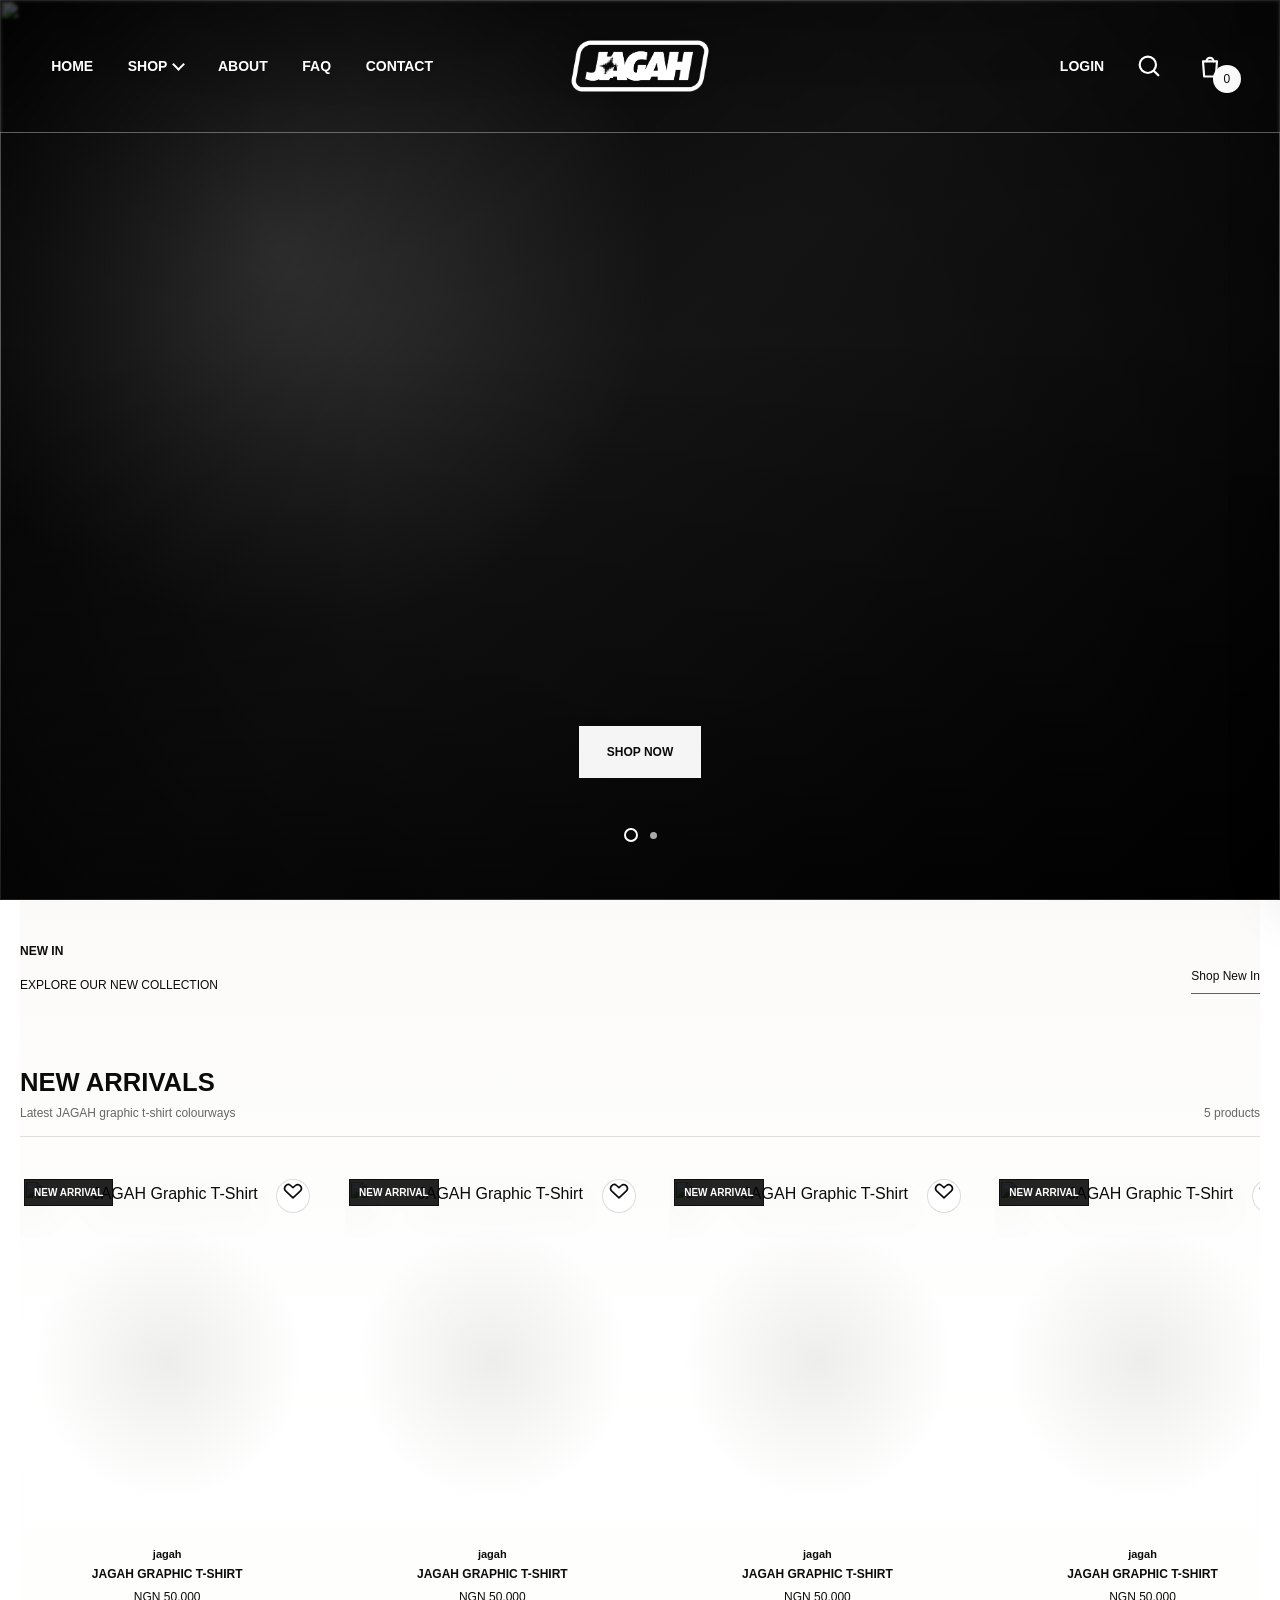
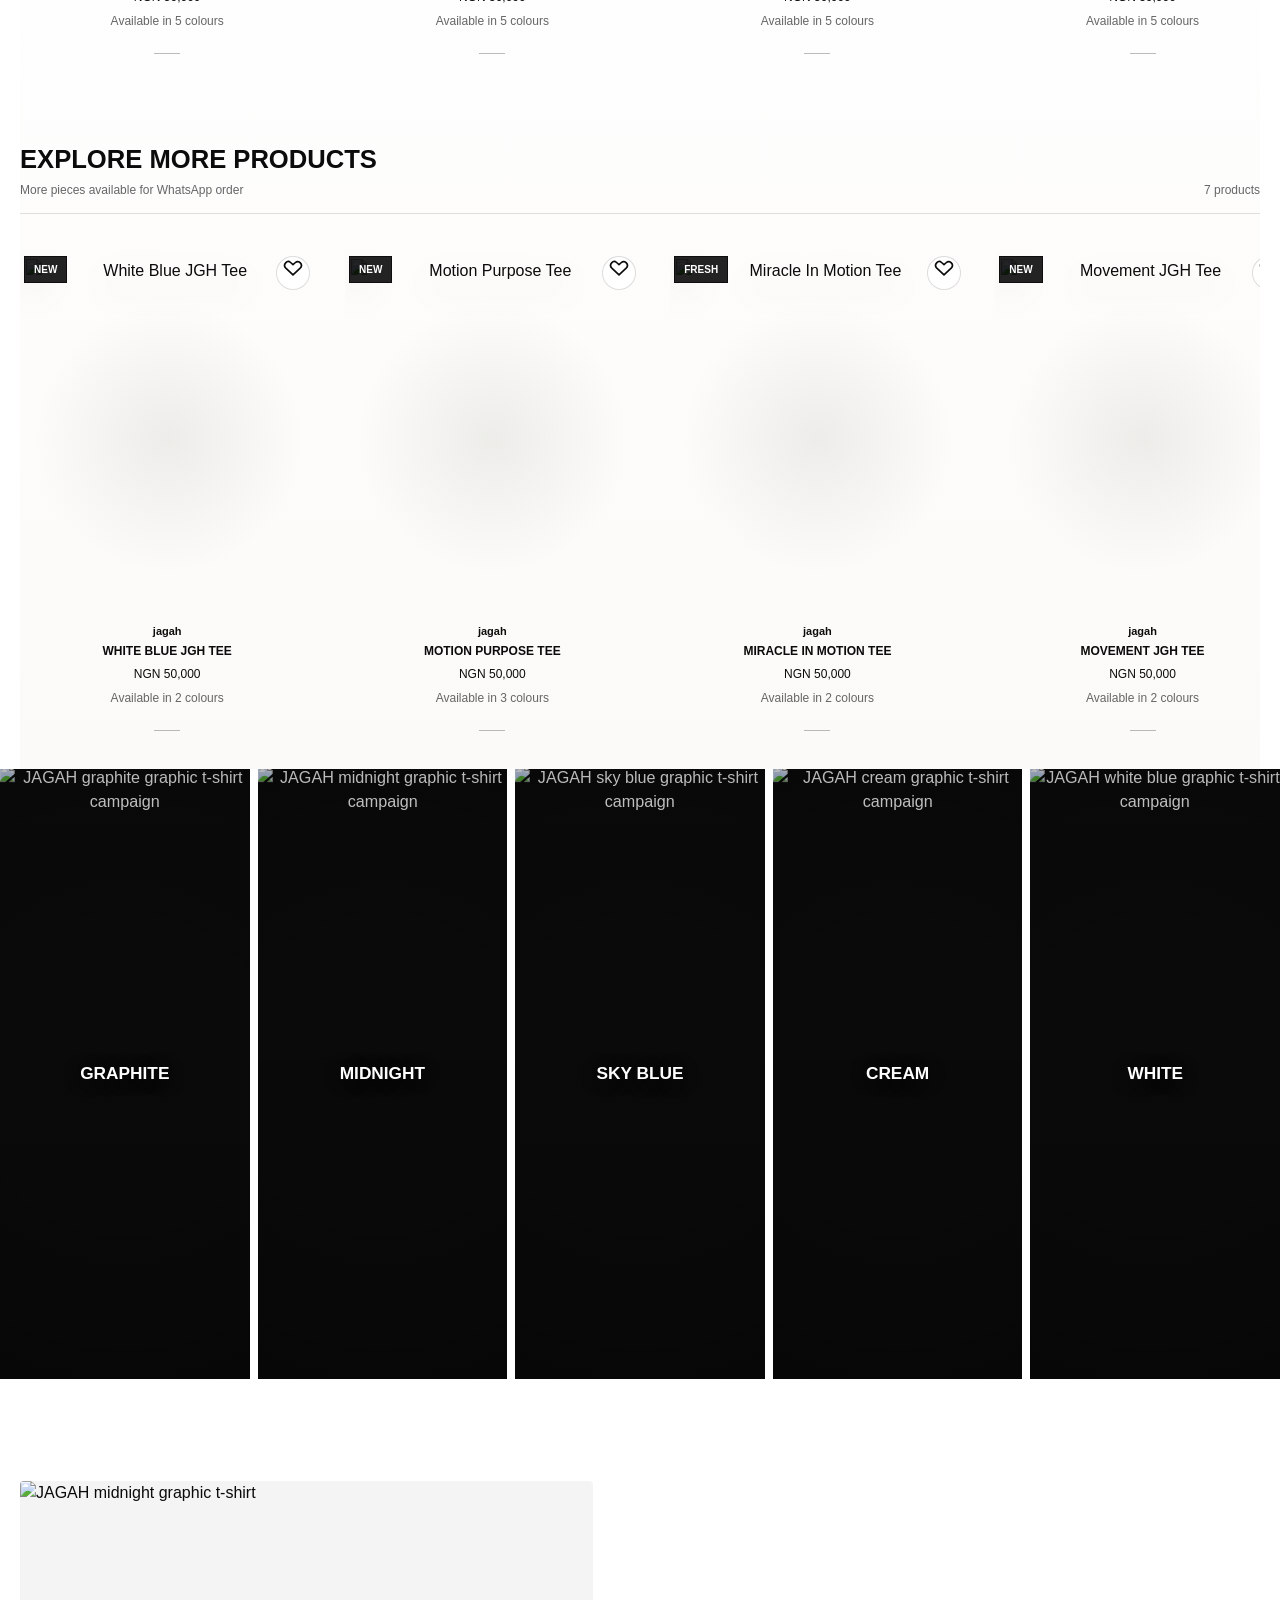
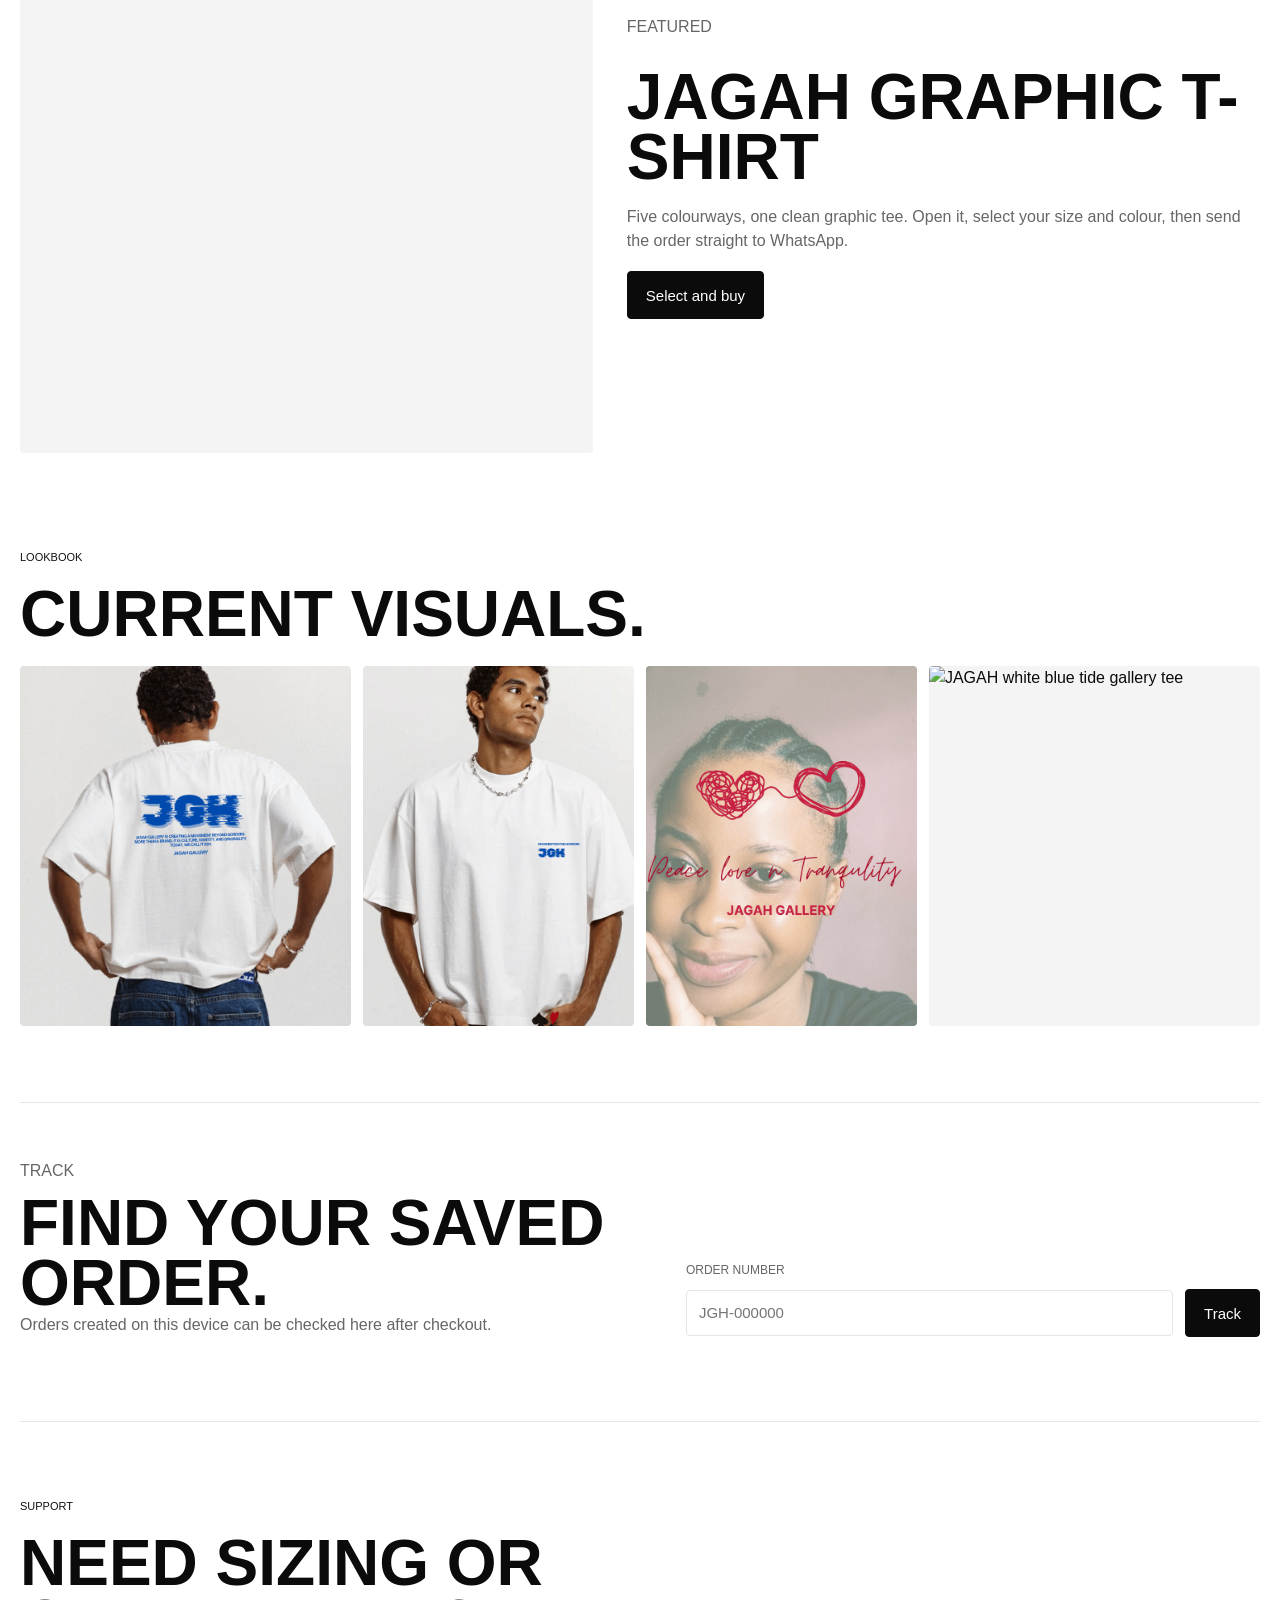
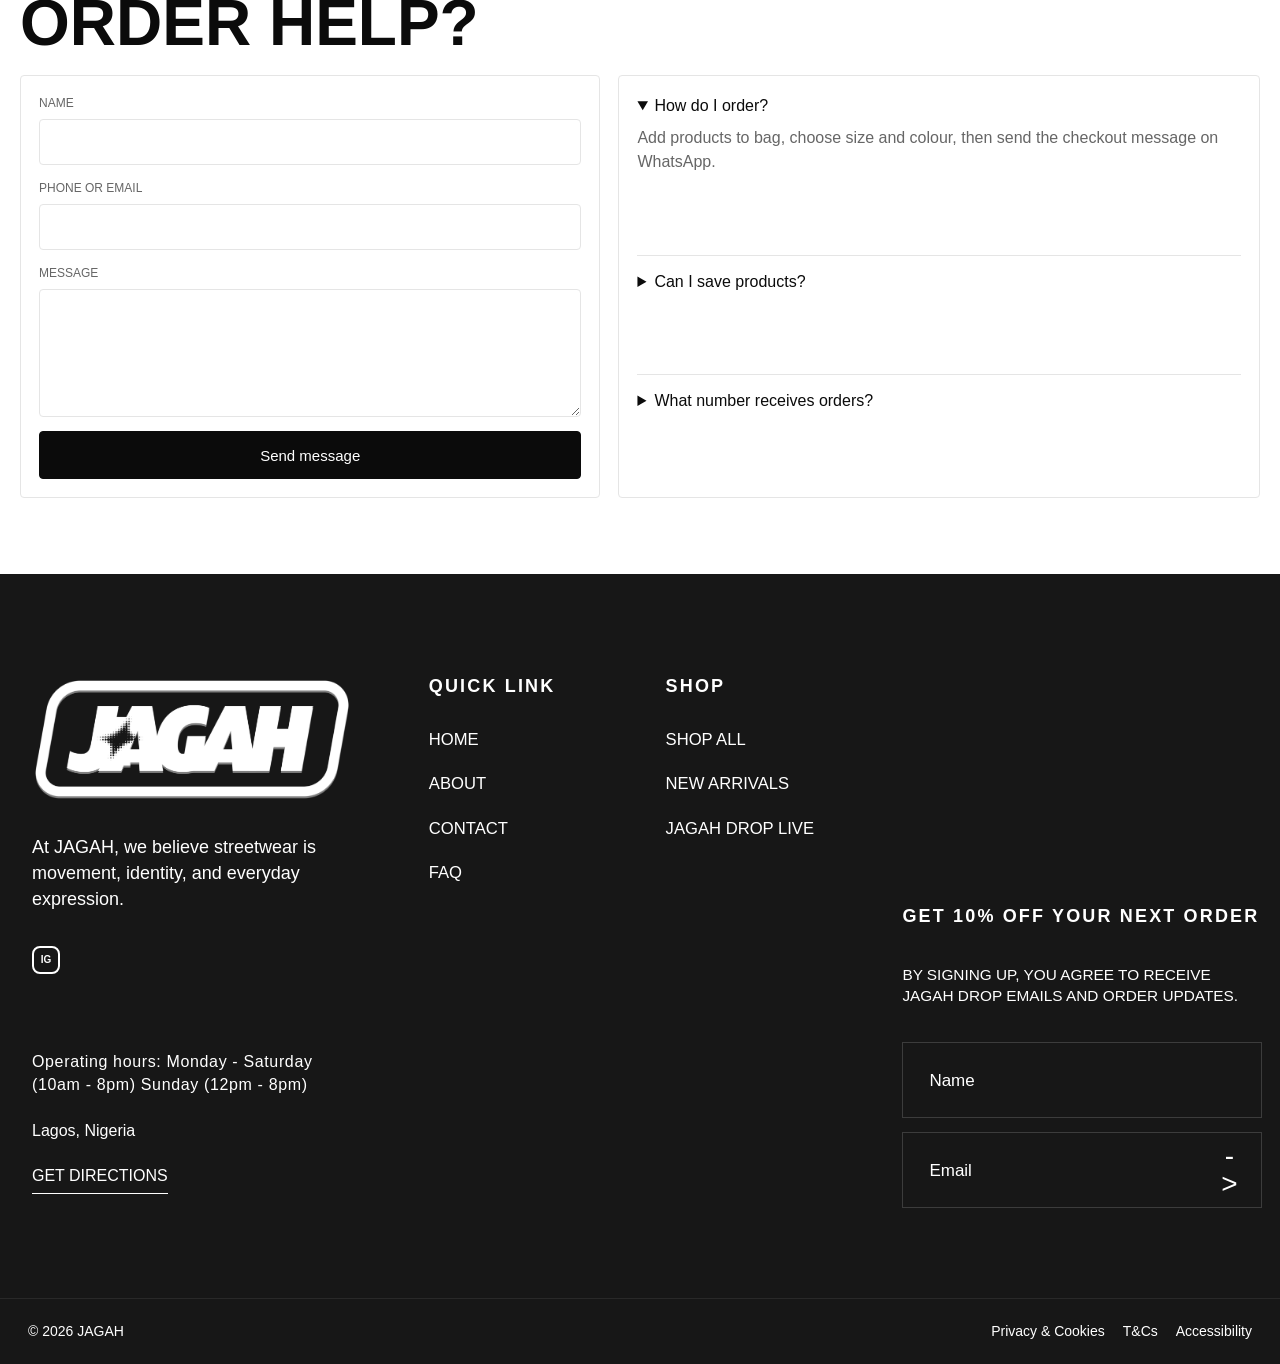
==== index.html @ 4a1c86cb "Add files via upload" ====
<!DOCTYPE html>
<html lang="en">
<head>
  <meta charset="UTF-8">
  <meta name="viewport" content="width=device-width, initial-scale=1.0">
  <title>JAGAH | Premium Streetwear Shop</title>
  <meta name="description" content="Shop JAGAH premium streetwear, gallery tees, graphic drops, and movement pieces with WhatsApp ordering.">
  <meta name="theme-color" content="#0B0B0B">
  <meta property="og:title" content="JAGAH Streetwear">
  <meta property="og:description" content="Movement beyond borders. Shop JAGAH gallery tees and graphic drops.">
  <meta property="og:image" content="assets/jagah-white-blue-jgh-tee.png">
  <link rel="canonical" href="/">
  <link rel="icon" href="data:image/svg+xml,%3Csvg xmlns='http://www.w3.org/2000/svg' viewBox='0 0 64 64'%3E%3Crect width='64' height='64' rx='8' fill='%230b0b0b'/%3E%3Ctext x='32' y='39' text-anchor='middle' font-size='20' font-family='Arial' font-weight='900' fill='%23f2bf26'%3EJG%3C/text%3E%3C/svg%3E">
  <link rel="stylesheet" href="styles.css?v=jagah-horizontal-products">
</head>
<body>
  <a class="skip-link" href="#shop">Skip to shop</a>

  <header class="site-header" data-header>
    <a class="brand-wordmark" href="#top" aria-label="JAGAH home">
      <img src="assets/jagah-logo-transparent.png" alt="JAGAH">
    </a>

    <nav class="desktop-nav" aria-label="Primary navigation">
      <a href="#top">Home</a>
      <a class="has-subnav" href="#shop">Shop</a>
      <a href="#drop">About</a>
      <a href="#support">FAQ</a>
      <a href="#support">Contact</a>
    </nav>

    <div class="header-actions">
      <button class="icon-button wishlist-open" type="button" aria-label="Open wishlist" title="Wishlist">
        <svg aria-hidden="true" viewBox="0 0 24 24">
          <path d="M20.8 4.6c-1.6-1.8-4.1-2-5.9-.4L12 6.8 9.1 4.2C7.3 2.6 4.8 2.8 3.2 4.6c-1.6 1.8-1.5 4.6.2 6.3L12 19l8.6-8.1c1.7-1.7 1.8-4.5.2-6.3Z"></path>
        </svg>
        <span class="count-pill" data-wishlist-count>0</span>
      </button>
      <button class="icon-button account-open" type="button" aria-label="Open account" title="Account">
        <span>Login</span>
      </button>
      <form class="search" role="search">
        <label class="sr-only" for="site-search">Search JAGAH products</label>
        <svg aria-hidden="true" viewBox="0 0 24 24">
          <circle cx="11" cy="11" r="7"></circle>
          <path d="m20 20-4-4"></path>
        </svg>
        <input id="site-search" type="search" autocomplete="off" placeholder="Search tees">
        <div class="suggestions" hidden></div>
      </form>
      <button class="bag-trigger" type="button" aria-label="Open shopping bag" title="Shopping bag">
        <svg aria-hidden="true" viewBox="0 0 24 24">
          <path d="M6 8h12l-1 13H7L6 8Z"></path>
          <path d="M9 8a3 3 0 0 1 6 0"></path>
        </svg>
        <span>Bag</span>
        <strong data-bag-count>0</strong>
      </button>
      <button class="menu-button" type="button" aria-label="Open menu" aria-expanded="false">
        <span></span>
        <span></span>
      </button>
    </div>

    <nav class="mobile-nav" aria-label="Mobile navigation" hidden>
      <a href="#shop">Shop</a>
      <a href="#drop">Drop</a>
      <a href="#shop">New arrivals</a>
      <a href="#support">Support</a>
      <a href="#track">Track</a>
    </nav>
  </header>

  <nav class="category-ribbon" aria-label="Shop categories">
    <button class="sale-tab" type="button" data-brand-category="All">Sale</button>
    <button type="button" data-brand-category="All">New in</button>
    <button type="button" data-brand-category="Gallery Tees">Tees</button>
    <button type="button" data-brand-category="Graphic Drops">Graphics</button>
    <button type="button" data-brand-category="Brand Art">Brand art</button>
    <a href="#collection">Featured</a>
    <a href="#support">Help</a>
  </nav>

  <main id="top">
    <section class="hero" aria-label="JAGAH streetwear">
      <div class="hero-slideshow" aria-hidden="true">
        <figure class="hero-slide is-active" data-hero-slide>
          <img src="assets/jagah-campaign-lineup.webp" alt="">
        </figure>
        <figure class="hero-slide" data-hero-slide>
          <img src="assets/jagah-campaign-table.webp" alt="">
        </figure>
      </div>
      <div class="hero-shade"></div>
      <div class="hero-copy" data-reveal>
        <a class="hero-shop-button" href="#shop">Shop now</a>
        <div class="hero-dots" aria-label="Hero slideshow controls">
          <button class="is-active" type="button" aria-label="Show slide 1" data-hero-dot="0"></button>
          <button type="button" aria-label="Show slide 2" data-hero-dot="1"></button>
        </div>
      </div>
    </section>

    <section class="shop-section product-first" id="shop">
      <div class="section-heading product-newin-heading" data-reveal>
        <div>
          <p class="kicker">New In</p>
          <p>Explore our new collection</p>
        </div>
        <a href="#shop">Shop New In</a>
      </div>

      <div class="shop-tools" data-reveal>
        <div class="chip-row" aria-label="Category filters" data-category-filters></div>
        <div class="tool-controls">
          <label>
            Colour
            <select id="color-filter">
              <option value="">All colours</option>
            </select>
          </label>
          <label>
            Sort
            <select id="sort-select">
              <option value="featured">Featured</option>
              <option value="newest">Newest</option>
              <option value="price-low">Price low to high</option>
              <option value="price-high">Price high to low</option>
            </select>
          </label>
        </div>
      </div>

      <div class="result-line">
        <span data-result-count>0 products</span>
        <button class="text-button" type="button" data-clear-filters>Clear filters</button>
      </div>

      <div class="product-groups" data-product-grid></div>
    </section>

    <section class="drop-live-showcase" id="drop" aria-label="JAGAH Drop Live">
      <div class="drop-live-grid">
        <button class="drop-live-tile" type="button" data-open-product="stormline-gallery-tee">
          <img src="assets/jagah-drop-graphite.webp" alt="JAGAH graphite graphic t-shirt campaign" loading="lazy">
          <span>Graphite</span>
        </button>
        <button class="drop-live-tile" type="button" data-open-product="midnight-stormline-gallery-tee">
          <img src="assets/jagah-drop-midnight.webp" alt="JAGAH midnight graphic t-shirt campaign" loading="lazy">
          <span>Midnight</span>
        </button>
        <button class="drop-live-tile" type="button" data-open-product="sky-tide-gallery-tee">
          <img src="assets/jagah-drop-sky.webp" alt="JAGAH sky blue graphic t-shirt campaign" loading="lazy">
          <span>Sky Blue</span>
        </button>
        <button class="drop-live-tile" type="button" data-open-product="cream-tide-gallery-tee">
          <img src="assets/jagah-drop-cream.webp" alt="JAGAH cream graphic t-shirt campaign" loading="lazy">
          <span>Cream</span>
        </button>
        <button class="drop-live-tile" type="button" data-open-product="white-blue-tide-gallery-tee">
          <img src="assets/jagah-drop-white.webp" alt="JAGAH white blue graphic t-shirt campaign" loading="lazy">
          <span>White</span>
        </button>
      </div>
    </section>

    <section class="feature-split" id="collection">
      <img src="assets/jagah-graphic-midnight.webp" alt="JAGAH midnight graphic t-shirt" loading="lazy">
      <div data-reveal>
        <p class="kicker">Featured</p>
        <h2>JAGAH Graphic T-Shirt</h2>
        <p>Five colourways, one clean graphic tee. Open it, select your size and colour, then send the order straight to WhatsApp.</p>
        <button class="button primary" type="button" data-open-product="midnight-stormline-gallery-tee">Select and buy</button>
      </div>
    </section>

    <section class="lookbook" aria-label="JAGAH lookbook">
      <div class="section-heading" data-reveal>
        <p class="kicker">Lookbook</p>
        <h2>Current visuals.</h2>
      </div>
      <div class="lookbook-grid">
        <img src="assets/canva-jgh-page-1.png" alt="JAGAH graphic back design" loading="lazy">
        <img src="assets/canva-jgh-page-2.png" alt="JAGAH front design" loading="lazy">
        <img src="assets/canva-second-page-2.png" alt="JAGAH portrait campaign design" loading="lazy">
        <img src="assets/jagah-white-blue-tide-gallery-tee.webp" alt="JAGAH white blue tide gallery tee" loading="lazy">
      </div>
    </section>

    <section class="track-section" id="track">
      <div data-reveal>
        <p class="kicker">Track</p>
        <h2>Find your saved order.</h2>
        <p>Orders created on this device can be checked here after checkout.</p>
      </div>
      <form class="track-form" data-track-form>
        <label for="track-input">Order number</label>
        <div>
          <input id="track-input" type="text" placeholder="JGH-000000">
          <button class="button dark" type="submit">Track</button>
        </div>
      </form>
      <div class="track-result" data-track-result></div>
    </section>

    <section class="support-section" id="support">
      <div class="section-heading" data-reveal>
        <p class="kicker">Support</p>
        <h2>Need sizing or order help?</h2>
      </div>
      <div class="support-layout">
        <form class="support-form" data-support-form>
          <label>
            Name
            <input type="text" name="name" required>
          </label>
          <label>
            Phone or email
            <input type="text" name="contact" required>
          </label>
          <label>
            Message
            <textarea name="message" rows="4" required></textarea>
          </label>
          <button class="button primary" type="submit">Send message</button>
        </form>
        <div class="faq-list">
          <details open>
            <summary>How do I order?</summary>
            <p>Add products to bag, choose size and colour, then send the checkout message on WhatsApp.</p>
          </details>
          <details>
            <summary>Can I save products?</summary>
            <p>Use the heart icon to keep items in your wishlist on this browser.</p>
          </details>
          <details>
            <summary>What number receives orders?</summary>
            <p>Orders are sent to WhatsApp number 08125812372.</p>
          </details>
        </div>
      </div>
    </section>
  </main>

  <aside class="bag-drawer" data-bag-drawer aria-hidden="true" aria-labelledby="bag-title">
    <div class="drawer-head">
      <div>
        <p class="kicker">Shopping bag</p>
        <h2 id="bag-title">Your selection</h2>
      </div>
      <button class="close-button" type="button" data-close-bag aria-label="Close bag">X</button>
    </div>
    <div class="bag-items" data-bag-items></div>
    <div class="bag-empty" data-bag-empty>
      <strong>Your bag is empty.</strong>
      <span>Add a product, select your size, then buy on WhatsApp.</span>
    </div>
    <div class="bag-summary">
      <label class="coupon-line">
        Promo code
        <span>
          <input type="text" data-coupon-input placeholder="JAGAH10">
          <button type="button" data-apply-coupon>Apply</button>
        </span>
      </label>
      <div class="summary-row"><span>Subtotal</span><strong data-subtotal>NGN 0</strong></div>
      <div class="summary-row"><span>Discount</span><strong data-discount>NGN 0</strong></div>
      <div class="summary-row"><span>Delivery estimate</span><strong data-delivery>Free</strong></div>
      <div class="summary-row total"><span>Total</span><strong data-total>NGN 0</strong></div>
      <button class="button primary full" type="button" data-checkout>Checkout</button>
      <button class="button soft full" type="button" data-close-bag>Continue shopping</button>
    </div>
  </aside>
  <div class="scrim" data-scrim hidden></div>

  <dialog class="product-dialog" data-product-dialog>
    <button class="close-button dialog-close" type="button" data-close-dialog aria-label="Close product">X</button>
    <div data-product-content></div>
  </dialog>

  <dialog class="checkout-dialog" data-checkout-dialog>
    <button class="close-button dialog-close" type="button" data-close-checkout aria-label="Close checkout">X</button>
    <form class="checkout-form" data-checkout-form>
      <div>
        <p class="kicker">Checkout</p>
        <h2>Send order to WhatsApp</h2>
        <fieldset>
          <legend>Contact</legend>
          <label>Name<input name="name" type="text" required></label>
          <label>Phone<input name="phone" type="tel" required></label>
        </fieldset>
        <fieldset>
          <legend>Delivery</legend>
          <label>Address<input name="address" type="text" required></label>
          <label>City<input name="city" type="text" required></label>
          <label>
            Delivery method
            <select name="delivery">
              <option value="Standard delivery">Standard delivery</option>
              <option value="Express delivery">Express delivery</option>
              <option value="Pickup">Pickup</option>
            </select>
          </label>
        </fieldset>
        <fieldset>
          <legend>Payment</legend>
          <label>
            Payment method
            <select name="payment">
              <option value="WhatsApp order confirmation">WhatsApp order confirmation</option>
              <option value="Bank transfer">Bank transfer</option>
              <option value="Pay on delivery">Pay on delivery</option>
            </select>
          </label>
        </fieldset>
        <button class="button primary full" type="submit">Place order on WhatsApp</button>
      </div>
      <aside class="checkout-summary" data-checkout-summary></aside>
    </form>
  </dialog>

  <dialog class="mini-dialog" data-wishlist-dialog>
    <button class="close-button dialog-close" type="button" data-close-wishlist aria-label="Close wishlist">X</button>
    <p class="kicker">Wishlist</p>
    <h2>Saved pieces</h2>
    <div class="saved-list" data-wishlist-list></div>
  </dialog>

  <dialog class="mini-dialog" data-account-dialog>
    <button class="close-button dialog-close" type="button" data-close-account aria-label="Close account">X</button>
    <p class="kicker">Account</p>
    <h2>Your JAGAH profile</h2>
    <form class="account-form" data-account-form>
      <label>Name<input type="text" name="name" data-profile-name placeholder="Your name"></label>
      <label>Phone<input type="tel" name="phone" data-profile-phone placeholder="08125812372"></label>
      <label>Email<input type="email" name="email" data-profile-email placeholder="you@example.com"></label>
      <button class="button primary full" type="submit">Save profile</button>
    </form>
    <div class="order-mini-list" data-account-orders></div>
  </dialog>

  <div class="toast" data-toast role="status" aria-live="polite"></div>

  <footer class="retail-footer jagah-footer">
    <section class="jagah-footer-grid" aria-label="JAGAH footer">
      <div class="jagah-footer-brand">
        <a class="footer-logo" href="#top" aria-label="JAGAH home">
          <img src="assets/jagah-logo-transparent.png" alt="JAGAH">
        </a>
        <p>At JAGAH, we believe streetwear is movement, identity, and everyday expression.</p>
        <a class="instagram-link" href="#support" aria-label="JAGAH Instagram">IG</a>
        <div class="footer-address">
          <strong>Operating hours: Monday - Saturday (10am - 8pm) Sunday (12pm - 8pm)</strong>
          <span>Lagos, Nigeria</span>
          <a href="#support">Get directions</a>
        </div>
      </div>

      <nav class="footer-link-group" aria-label="Quick links">
        <h3>Quick link</h3>
        <a href="#top">Home</a>
        <a href="#drop">About</a>
        <a href="#support">Contact</a>
        <a href="#support">FAQ</a>
      </nav>

      <nav class="footer-link-group" aria-label="Shop links">
        <h3>Shop</h3>
        <a href="#shop">Shop all</a>
        <a href="#shop">New arrivals</a>
        <a href="#drop">JAGAH drop live</a>
      </nav>

      <form class="footer-newsletter jagah-newsletter" data-footer-newsletter>
        <h2>Get 10% off your next order</h2>
        <p>By signing up, you agree to receive JAGAH drop emails and order updates.</p>
        <label>
          <span class="sr-only">Name</span>
          <input type="text" name="name" placeholder="Name">
        </label>
        <label>
          <span class="sr-only">Email</span>
          <input type="email" name="email" placeholder="Email" required>
          <button type="submit" aria-label="Subscribe">-></button>
        </label>
      </form>
    </section>

    <div class="footer-bottom">
      <span>&copy; 2026 JAGAH</span>
      <div>
        <a href="#support">Privacy & Cookies</a>
        <a href="#support">T&Cs</a>
        <a href="#support">Accessibility</a>
      </div>
    </div>
  </footer>

  <script src="script.js?v=jagah-horizontal-products"></script>
</body>
</html>
---- styles.css ----
:root {
  --ink: #0b0b0b;
  --ink-2: #1f1f1f;
  --muted: #666666;
  --paper: #ffffff;
  --paper-2: #f4f4f4;
  --white: #ffffff;
  --line: #e5e5e5;
  --yellow: #f7c600;
  --acid: #f4f4f4;
  --brown: #111111;
  --blue: #d7e7ef;
  --green: #1f8f5a;
  --red: #e53935;
  --shadow: 0 12px 34px rgba(11, 11, 11, 0.12);
  --soft-shadow: 0 8px 18px rgba(11, 11, 11, 0.08);
  --radius: 4px;
  --font: "Helvetica Neue", Helvetica, Arial, ui-sans-serif, system-ui, sans-serif;
}

* {
  box-sizing: border-box;
}

html {
  scroll-behavior: smooth;
  scroll-padding-top: 32px;
  overflow-x: hidden;
}

body {
  margin: 0;
  overflow-x: hidden;
  color: var(--ink);
  background: var(--paper);
  font-family: var(--font);
  line-height: 1.5;
  -webkit-font-smoothing: antialiased;
  text-rendering: optimizeLegibility;
}

body.is-locked {
  overflow: hidden;
}

img {
  display: block;
  max-width: 100%;
}

a {
  color: inherit;
  text-decoration: none;
}

button,
input,
select,
textarea {
  font: inherit;
}

button,
select {
  cursor: pointer;
}

button:focus-visible,
a:focus-visible,
input:focus-visible,
select:focus-visible,
textarea:focus-visible {
  outline: 3px solid rgba(11, 11, 11, 0.28);
  outline-offset: 3px;
}

h1,
h2,
h3,
p {
  margin: 0;
  overflow-wrap: anywhere;
}

h1 {
  max-width: 1000px;
  color: var(--white);
  font-size: clamp(54px, 10vw, 132px);
  font-weight: 650;
  letter-spacing: 0;
  line-height: 0.86;
  text-transform: uppercase;
}

h2 {
  font-size: clamp(34px, 5vw, 72px);
  font-weight: 560;
  letter-spacing: 0;
  line-height: 0.94;
  text-transform: uppercase;
}

h3 {
  font-size: 20px;
  font-weight: 560;
  line-height: 1.1;
}

h1,
h2,
h3 {
  overflow-wrap: normal;
  word-break: normal;
}

label {
  display: grid;
  gap: 7px;
  color: var(--muted);
  font-size: 12px;
  font-weight: 500;
  letter-spacing: 0;
  text-transform: uppercase;
}

input,
select,
textarea {
  width: 100%;
  min-height: 46px;
  border: 1px solid var(--line);
  border-radius: var(--radius);
  padding: 0 12px;
  color: var(--ink);
  background: var(--white);
  font-size: 15px;
  font-weight: 400;
  text-transform: none;
}

textarea {
  min-height: 128px;
  padding-block: 12px;
  resize: vertical;
}

input:focus,
select:focus,
textarea:focus {
  border-color: var(--ink);
  outline: none;
}

.skip-link,
.sr-only {
  position: absolute;
  width: 1px;
  height: 1px;
  overflow: hidden;
  clip: rect(0, 0, 0, 0);
  white-space: nowrap;
}

.skip-link:focus {
  z-index: 99;
  width: auto;
  height: auto;
  clip: auto;
  top: 14px;
  left: 14px;
  padding: 10px 14px;
  color: var(--white);
  background: var(--ink);
}

.site-header {
  position: absolute;
  top: 0;
  right: 0;
  left: 0;
  z-index: 49;
  display: grid;
  grid-template-columns: minmax(0, 1fr) auto minmax(0, 1fr);
  grid-template-areas: "nav brand actions";
  gap: 28px;
  align-items: center;
  min-height: 132px;
  border-bottom: 1px solid rgba(255, 255, 255, 0.35);
  padding: 0 clamp(28px, 4vw, 78px);
  color: var(--white);
  background: linear-gradient(180deg, rgba(0, 0, 0, 0.18), rgba(0, 0, 0, 0));
  backdrop-filter: blur(1.5px);
}

.brand-wordmark {
  grid-area: brand;
  display: inline-flex;
  min-width: 210px;
  min-height: 132px;
  align-items: center;
  justify-content: center;
  background: transparent;
  padding: 0 18px;
}

.brand-wordmark img {
  width: min(210px, 18vw);
  height: auto;
  max-height: 54px;
  object-fit: contain;
  filter: drop-shadow(0 4px 14px rgba(0, 0, 0, 0.34));
}

.desktop-nav {
  grid-area: nav;
  display: flex;
  gap: clamp(24px, 2.7vw, 48px);
  align-items: center;
  height: 132px;
  justify-self: start;
}

.desktop-nav a {
  display: inline-flex;
  min-height: 132px;
  align-items: center;
  gap: 7px;
  border: 0;
  padding: 0;
  color: var(--white);
  font-size: clamp(14px, 0.95vw, 18px);
  font-weight: 700;
  letter-spacing: 0;
  text-transform: uppercase;
  text-shadow: 0 2px 10px rgba(0, 0, 0, 0.34);
}

.desktop-nav a:hover {
  color: var(--white);
  background: transparent;
  opacity: 0.78;
}

.desktop-nav .has-subnav::after {
  content: "";
  width: 7px;
  height: 7px;
  border-right: 2px solid currentColor;
  border-bottom: 2px solid currentColor;
  margin-top: -4px;
  transform: rotate(45deg);
}

.search {
  position: relative;
  display: grid;
  grid-template-columns: 28px 0;
  align-items: center;
  gap: 10px;
  width: 32px;
  min-width: 32px;
  min-height: 46px;
  overflow: visible;
  border: 0;
  border-radius: 999px;
  margin: 0;
  padding: 0;
  color: var(--white);
  background: transparent;
  transition: width 180ms ease, padding 180ms ease, background 180ms ease;
}

.search svg,
.icon-button svg,
.bag-trigger svg,
.card-wish svg {
  width: 20px;
  height: 20px;
  fill: none;
  stroke: currentColor;
  stroke-linecap: round;
  stroke-linejoin: round;
  stroke-width: 2;
}

.search input {
  width: 0;
  min-width: 0;
  min-height: 46px;
  border: 0;
  padding: 0;
  opacity: 0;
  color: var(--white);
  background: transparent;
  font-size: 14px;
  font-weight: 600;
  transition: opacity 160ms ease, width 160ms ease;
}

.search input::placeholder {
  color: rgba(255, 255, 255, 0.72);
}

.search:focus-within {
  grid-template-columns: 24px minmax(120px, 1fr);
  width: min(260px, 32vw);
  padding: 0 12px;
  background: rgba(0, 0, 0, 0.28);
  box-shadow: inset 0 0 0 1px rgba(255, 255, 255, 0.32);
}

.search:focus-within input {
  width: 100%;
  opacity: 1;
}

.suggestions {
  position: absolute;
  top: calc(100% + 8px);
  right: 0;
  left: auto;
  z-index: 60;
  display: grid;
  gap: 4px;
  border: 1px solid var(--ink);
  border-radius: var(--radius);
  width: min(280px, 80vw);
  padding: 8px;
  background: var(--white);
  box-shadow: var(--shadow);
}

.suggestions[hidden],
.scrim[hidden] {
  display: none;
}

.suggestions button {
  display: flex;
  justify-content: space-between;
  gap: 12px;
  border: 0;
  border-radius: 6px;
  padding: 10px;
  background: transparent;
  text-align: left;
  font-weight: 500;
}

.suggestions button:hover {
  background: var(--paper);
}

.header-actions {
  grid-area: actions;
  display: flex;
  align-items: center;
  justify-content: end;
  gap: clamp(16px, 1.9vw, 30px);
  min-height: 132px;
}

.icon-button,
.bag-trigger,
.menu-button,
.close-button {
  display: inline-grid;
  place-items: center;
  border: 1px solid rgba(255, 255, 255, 0.28);
  border-radius: var(--radius);
  color: var(--white);
  background: transparent;
}

.icon-button {
  position: relative;
  width: auto;
  height: 46px;
  border: 0;
  border-radius: 0;
  color: var(--white);
  background: transparent;
}

.wishlist-open {
  display: none;
}

.account-open {
  color: var(--white);
  font-size: clamp(14px, 0.95vw, 18px);
  font-weight: 700;
  letter-spacing: 0;
  text-transform: uppercase;
  text-shadow: 0 2px 10px rgba(0, 0, 0, 0.34);
}

.icon-button:hover,
.bag-trigger:hover,
.menu-button:hover,
.close-button:hover {
  border-color: rgba(255, 255, 255, 0.72);
  opacity: 0.82;
}

.count-pill,
.bag-trigger strong {
  display: inline-grid;
  min-width: 22px;
  height: 22px;
  place-items: center;
  border-radius: 999px;
  color: var(--ink);
  color: var(--white);
  background: var(--red);
  font-size: 12px;
  font-weight: 500;
}

.count-pill {
  position: absolute;
  right: -6px;
  top: -6px;
}

.bag-trigger {
  position: relative;
  grid-auto-flow: column;
  gap: 8px;
  width: 38px;
  min-height: 46px;
  margin-left: 0;
  border: 0;
  border-radius: 0;
  padding: 0;
  color: var(--white);
  background: transparent;
  font-weight: 500;
}

.bag-trigger span {
  display: none;
}

.bag-trigger svg,
.search svg {
  width: 28px;
  height: 28px;
  stroke-width: 1.85;
}

.bag-trigger strong {
  position: absolute;
  top: 22px;
  right: -12px;
  min-width: 28px;
  height: 28px;
  background: rgba(255, 255, 255, 0.98);
  box-shadow: 0 4px 14px rgba(0, 0, 0, 0.2);
  color: var(--ink);
}

.menu-button {
  display: none;
  width: 44px;
  height: 44px;
}

.menu-button span {
  display: block;
  width: 18px;
  height: 2px;
  margin: 3px 0;
  background: currentColor;
}

.mobile-nav {
  grid-column: 1 / -1;
  display: grid;
  gap: 8px;
  border: 1px solid var(--line);
  border-radius: var(--radius);
  padding: 10px;
  background: var(--white);
}

.mobile-nav[hidden] {
  display: none;
}

.mobile-nav a {
  padding: 11px;
  color: var(--muted);
  font-weight: 500;
}

.category-ribbon {
  display: none;
  position: sticky;
  top: 72px;
  z-index: 48;
  min-height: 54px;
  align-items: stretch;
  gap: 0;
  overflow-x: auto;
  padding: 0 max(18px, calc((100vw - 1240px) / 2));
  color: var(--white);
  background: var(--ink);
  scrollbar-width: none;
}

.category-ribbon::-webkit-scrollbar {
  display: none;
}

.category-ribbon a,
.category-ribbon button {
  display: inline-flex;
  min-width: max-content;
  align-items: center;
  border: 0;
  padding: 0 18px;
  color: var(--white);
  background: transparent;
  font-size: 14px;
  font-weight: 500;
  text-transform: uppercase;
}

.category-ribbon a:hover,
.category-ribbon button:hover {
  background: rgba(255, 255, 255, 0.1);
}

.category-ribbon .sale-tab {
  position: relative;
  min-width: 86px;
  justify-content: center;
  background: var(--red);
}

.category-ribbon .sale-tab::after {
  content: "";
  position: absolute;
  right: -18px;
  bottom: 0;
  width: 18px;
  height: 100%;
  background: var(--red);
  transform: skewX(-12deg);
  transform-origin: bottom left;
}

.promo-band {
  position: sticky;
  top: 126px;
  z-index: 47;
  display: grid;
  grid-template-columns: 150px 1fr 150px;
  align-items: center;
  min-height: 72px;
  border-bottom: 1px solid var(--white);
  padding: 0 max(26px, calc((100vw - 1240px) / 2));
  color: var(--white);
  background: var(--ink);
}

.promo-band strong {
  justify-self: center;
  font-size: 20px;
  font-weight: 500;
  letter-spacing: 0;
  text-transform: uppercase;
}

.promo-band button {
  min-height: 42px;
  border: 2px solid var(--white);
  color: var(--white);
  background: transparent;
  font-weight: 500;
  text-transform: uppercase;
}

.promo-band button:last-child {
  justify-self: end;
  width: 150px;
}

.inline-promo-band {
  position: static;
  top: auto;
}

.product-first {
  width: 100%;
  max-width: none;
  padding: clamp(76px, 9vw, 118px) clamp(10px, 3.2vw, 62px) clamp(84px, 9vw, 126px);
  background:
    linear-gradient(180deg, #fbfaf8 0%, #ffffff 32%, #fbfaf8 100%);
}

.product-first [data-reveal] {
  opacity: 1;
  transform: none;
}

.hero {
  position: relative;
  display: grid;
  min-height: 100svh;
  overflow: hidden;
  isolation: isolate;
  background: var(--ink);
}

.hero::before,
.hero-slideshow,
.hero-slide,
.hero-shade {
  position: absolute;
  inset: 0;
}

.hero::before {
  content: "";
  z-index: -4;
  background:
    radial-gradient(circle at 22% 28%, rgba(255, 255, 255, 0.16), transparent 32%),
    linear-gradient(135deg, #050505, #161616 46%, #030303);
  animation: heroDrift 15s ease-in-out infinite;
}

.hero-slideshow {
  z-index: -3;
  overflow: hidden;
}

.hero-slide {
  display: block;
  margin: 0;
  opacity: 0;
  transform: scale(1.035);
  transition: opacity 700ms ease, transform 5200ms ease;
}

.hero-slide.is-active {
  opacity: 1;
  transform: scale(1);
}

.hero-slide img {
  width: 100%;
  height: 100%;
  object-fit: cover;
  object-position: center;
  pointer-events: none;
  filter: brightness(0.78) contrast(1.03) saturate(0.98);
}

.hero-slide:nth-child(1) img {
  object-position: center center;
}

.hero-slide:nth-child(2) img {
  object-position: center 46%;
}

.hero-shade {
  z-index: -2;
  background:
    radial-gradient(circle at center 48%, rgba(0, 0, 0, 0.04) 0 34%, rgba(0, 0, 0, 0.16) 58%, rgba(0, 0, 0, 0.54) 100%),
    linear-gradient(180deg, rgba(0, 0, 0, 0.16), rgba(0, 0, 0, 0.02) 38%, rgba(0, 0, 0, 0.56));
}

.hero-copy {
  display: grid;
  justify-items: center;
  align-self: end;
  width: min(1240px, calc(100% - 32px));
  margin: 0 auto;
  padding: 0 0 clamp(32px, 5vw, 58px);
  text-align: center;
}

.hero-copy[data-reveal] {
  opacity: 1;
  transform: none;
}

.hero-logo {
  width: min(470px, 68vw);
  height: auto;
  margin-bottom: 22px;
  opacity: 0.86;
  filter: blur(0.25px) drop-shadow(0 18px 30px rgba(0, 0, 0, 0.68));
}

.hero-mark {
  color: var(--white);
  font-size: clamp(88px, 18vw, 252px);
  font-weight: 650;
  letter-spacing: 0;
  line-height: 0.78;
  text-transform: lowercase;
}

.hero h1 {
  max-width: 940px;
  margin-top: 10px;
  color: var(--white);
  font-size: clamp(28px, 4.2vw, 58px);
  line-height: 1;
}

.hero-copy p:not(.kicker) {
  max-width: 620px;
  margin-top: 16px;
  color: rgba(255, 255, 255, 0.86);
  font-size: 18px;
}

.kicker {
  margin-bottom: 10px;
  color: var(--brown);
  font-size: 11px;
  font-weight: 500;
  letter-spacing: 0;
  text-transform: uppercase;
}

.hero .kicker {
  color: var(--yellow);
}

.hero-shop-button {
  display: inline-flex;
  min-width: 96px;
  min-height: 52px;
  align-items: center;
  justify-content: center;
  border: 0;
  padding: 0 28px;
  color: var(--ink);
  background: rgba(255, 255, 255, 0.96);
  font-size: 12px;
  font-weight: 700;
  letter-spacing: 0;
  line-height: 1;
  text-transform: uppercase;
  transition: transform 160ms ease, background 160ms ease;
}

.hero-shop-button:hover {
  background: var(--white);
  transform: translateY(-2px);
}

.hero-dots {
  display: flex;
  gap: 12px;
  align-items: center;
  justify-content: center;
  margin-top: 50px;
}

.hero-dots button {
  width: 7px;
  height: 7px;
  border: 0;
  border-radius: 999px;
  padding: 0;
  background: rgba(255, 255, 255, 0.66);
  box-shadow: 0 0 0 1px rgba(0, 0, 0, 0.24);
}

.hero-dots button.is-active {
  width: 14px;
  height: 14px;
  border: 2px solid var(--white);
  background: transparent;
}

.hero-actions {
  display: flex;
  flex-wrap: wrap;
  justify-content: center;
  gap: 12px;
  margin-top: 22px;
}

.hero .button.primary {
  border-color: var(--white);
  color: var(--ink);
  background: var(--white);
}

.hero-actions .button {
  min-height: 42px;
  padding: 0 16px;
  font-size: 14px;
}

.hero-collection-mark {
  display: grid;
  width: min(430px, 76vw);
  min-height: 92px;
  place-items: center;
  margin-top: 22px;
  border: 3px solid rgba(255, 255, 255, 0.88);
  color: var(--white);
  background: rgba(0, 0, 0, 0.18);
  font-size: clamp(20px, 3vw, 34px);
  font-weight: 400;
  line-height: 1.18;
  text-align: center;
  text-transform: uppercase;
  backdrop-filter: blur(2px);
}

.hero-collection-mark span,
.hero-collection-mark strong {
  display: block;
}

.hero-collection-mark strong {
  font-weight: 700;
}

.button {
  display: inline-flex;
  min-height: 48px;
  align-items: center;
  justify-content: center;
  border: 1px solid var(--ink);
  border-radius: var(--radius);
  padding: 0 18px;
  color: var(--ink);
  background: var(--white);
  font-size: 15px;
  font-weight: 500;
  line-height: 1;
  transition: transform 160ms ease, background 160ms ease, color 160ms ease, border-color 160ms ease;
}

.button:hover {
  transform: translateY(-2px);
}

.button.primary {
  border-color: var(--ink);
  color: var(--white);
  background: var(--ink);
}

.button.dark {
  color: var(--white);
  background: var(--ink);
}

.button.glass {
  border-color: rgba(255, 255, 255, 0.38);
  color: var(--white);
  background: rgba(255, 255, 255, 0.1);
  backdrop-filter: blur(12px);
}

.button.soft {
  border-color: var(--line);
  background: var(--paper);
}

.button.full {
  width: 100%;
}

.text-button {
  border: 0;
  padding: 0;
  color: var(--ink);
  background: transparent;
  font-weight: 500;
}

.brand-wall {
  width: 100%;
  padding: 82px 0 76px;
  background: var(--white);
}

.brand-wall-heading {
  display: grid;
  width: min(360px, calc(100% - 48px));
  min-height: 98px;
  place-items: center;
  margin: 0 auto 88px;
  border: 3px solid var(--ink);
  color: var(--ink);
  background: var(--white);
  font-size: 24px;
  font-weight: 500;
  letter-spacing: 0;
  line-height: 1.25;
  text-align: center;
  text-transform: uppercase;
}

.brand-wall-heading span,
.brand-wall-heading strong {
  display: block;
}

.brand-wall-heading[data-reveal] {
  opacity: 1;
  transform: none;
}

.brand-tile-grid {
  display: grid;
  grid-template-columns: repeat(3, minmax(0, 1fr));
  gap: 26px;
  width: min(1240px, calc(100% - 32px));
  margin: 0 auto;
}

.brand-tile {
  position: relative;
  display: grid;
  min-height: 470px;
  overflow: hidden;
  border: 0;
  border-radius: 0;
  padding: 0;
  color: var(--white);
  background: #f4f4f4;
  text-align: center;
}

.brand-tile img {
  width: 100%;
  height: 100%;
  object-fit: cover;
  object-position: center;
  transform: scale(1.01);
  transition: transform 220ms ease, filter 220ms ease;
}

.brand-tile::after {
  display: none;
}

.brand-tile:hover img {
  filter: saturate(1.06) contrast(1.05);
  transform: scale(1.045);
}

.drop-live-showcase {
  width: 100%;
  padding: 0 0 26px;
  background: var(--white);
}

.drop-live-grid {
  display: grid;
  grid-template-columns: repeat(5, minmax(0, 1fr));
  gap: 8px;
  width: 100%;
}

.drop-live-tile {
  position: relative;
  display: grid;
  min-height: clamp(420px, 50vw, 610px);
  place-items: center;
  overflow: hidden;
  border: 0;
  color: var(--white);
  background: var(--ink);
  cursor: pointer;
}

.drop-live-tile::after {
  content: "";
  position: absolute;
  inset: 0;
  z-index: 1;
  background:
    linear-gradient(180deg, rgba(0, 0, 0, 0.06), rgba(0, 0, 0, 0.22)),
    radial-gradient(circle at center, rgba(0, 0, 0, 0) 0 32%, rgba(0, 0, 0, 0.18) 100%);
  pointer-events: none;
}

.drop-live-tile img {
  position: absolute;
  inset: 0;
  width: 100%;
  height: 100%;
  object-fit: cover;
  object-position: center;
  filter: saturate(1.02) contrast(1.02) brightness(0.92);
  transform: scale(1.01);
  transition: transform 260ms ease, filter 260ms ease;
}

.drop-live-tile span {
  position: relative;
  z-index: 2;
  color: var(--white);
  font-size: clamp(15px, 1.35vw, 24px);
  font-weight: 700;
  line-height: 1;
  letter-spacing: 0;
  text-transform: uppercase;
  text-shadow: 0 2px 18px rgba(0, 0, 0, 0.48);
}

.drop-live-tile:hover img,
.drop-live-tile:focus-visible img {
  filter: saturate(1.08) contrast(1.06) brightness(0.96);
  transform: scale(1.055);
}

.editorial-band,
.shop-section,
.feature-split,
.service-grid,
.lookbook,
.track-section,
.support-section {
  width: min(1240px, calc(100% - 32px));
  margin: 0 auto;
}

.editorial-band {
  display: grid;
  grid-template-columns: minmax(0, 0.82fr) minmax(0, 1.18fr);
  gap: 26px;
  align-items: end;
  padding: 88px 0 40px;
}

.editorial-text {
  max-width: 540px;
}

.editorial-text p:not(.kicker),
.section-heading p:not(.kicker),
.feature-split p,
.track-section p,
.service-grid p,
.faq-list p {
  color: var(--muted);
  font-size: 16px;
}

.editorial-text p:not(.kicker) {
  margin-top: 18px;
}

.editorial-media {
  display: grid;
  grid-template-columns: 1fr 0.72fr;
  gap: 12px;
  align-items: end;
}

.editorial-media img,
.feature-split > img,
.lookbook-grid img,
.product-card img,
.product-main-image,
.bag-line img,
.saved-row img {
  width: 100%;
  border-radius: var(--radius);
  object-fit: cover;
  background: var(--paper-2);
}

.product-card img {
  border-radius: 0;
}

.editorial-media img:first-child {
  aspect-ratio: 4 / 5;
}

.editorial-media img:last-child {
  aspect-ratio: 3 / 4;
}

.shop-section {
  padding: 42px 0 34px;
}

.section-heading {
  display: grid;
  gap: 8px;
  max-width: 760px;
  margin-bottom: 22px;
}

.product-newin-heading {
  display: flex;
  width: 100%;
  max-width: none;
  align-items: end;
  justify-content: space-between;
  gap: 18px;
  margin: 0 0 clamp(48px, 6vw, 76px);
}

.product-newin-heading .kicker {
  margin-bottom: 16px;
  color: var(--ink);
  font-size: 12px;
  font-weight: 800;
}

.product-newin-heading p:not(.kicker),
.product-newin-heading a {
  color: var(--ink);
  font-size: 12px;
  font-weight: 500;
  letter-spacing: 0;
  text-transform: uppercase;
}

.product-newin-heading a {
  border-bottom: 1px solid rgba(11, 11, 11, 0.64);
  padding-bottom: 8px;
  text-transform: none;
}

.shop-tools {
  display: none;
  justify-content: space-between;
  gap: 18px;
  align-items: end;
  margin-bottom: 18px;
}

.chip-row {
  display: flex;
  flex-wrap: wrap;
  gap: 8px;
}

.chip-row button {
  min-height: 40px;
  border: 1px solid var(--line);
  border-radius: 999px;
  padding: 0 14px;
  color: var(--muted);
  background: var(--white);
  font-weight: 500;
}

.chip-row button.is-active {
  border-color: var(--ink);
  color: var(--white);
  background: var(--ink);
}

.tool-controls {
  display: flex;
  gap: 12px;
  align-items: end;
}

.tool-controls label {
  min-width: 174px;
}

.result-line {
  display: flex;
  justify-content: space-between;
  gap: 12px;
  margin: 4px 0 18px;
  color: var(--muted);
  font-weight: 400;
}

.product-first .result-line {
  display: none;
}

.result-line .text-button {
  display: none;
}

.product-groups {
  display: grid;
  gap: clamp(58px, 7vw, 96px);
}

.product-group {
  display: grid;
  gap: clamp(24px, 3vw, 38px);
  overflow: hidden;
}

.product-group-heading {
  display: flex;
  align-items: end;
  justify-content: space-between;
  gap: 20px;
  padding-bottom: 14px;
  border-bottom: 1px solid rgba(11, 11, 11, 0.12);
}

.product-group-heading span {
  display: block;
  color: var(--ink);
  font-size: clamp(18px, 2vw, 28px);
  font-weight: 600;
  line-height: 1;
  text-transform: uppercase;
}

.product-group-heading p,
.product-group-heading strong {
  margin: 8px 0 0;
  color: #666666;
  font-size: 12px;
  font-weight: 400;
}

.product-grid {
  display: grid;
  grid-auto-flow: column;
  grid-auto-columns: clamp(220px, 23vw, 310px);
  grid-template-columns: none;
  gap: clamp(18px, 2.4vw, 34px);
  overflow-x: auto;
  overflow-y: hidden;
  padding: 0 0 22px;
  scroll-snap-type: x mandatory;
  scrollbar-width: thin;
  scrollbar-color: rgba(11, 11, 11, 0.32) transparent;
}

.product-grid::-webkit-scrollbar {
  height: 6px;
}

.product-grid::-webkit-scrollbar-track {
  background: transparent;
}

.product-grid::-webkit-scrollbar-thumb {
  border-radius: 999px;
  background: rgba(11, 11, 11, 0.28);
}

.product-card {
  position: relative;
  display: grid;
  min-width: 0;
  overflow: visible;
  isolation: isolate;
  border: 0;
  border-radius: 0;
  background: transparent;
  box-shadow: none;
  clip-path: none;
  padding: 0;
  scroll-snap-align: start;
  text-align: center;
  transition: transform 180ms ease;
}

.product-card::before,
.product-card::after {
  content: "";
  position: absolute;
  pointer-events: none;
}

.product-card::before {
  display: none;
}

.product-card::after {
  right: 50%;
  bottom: -18px;
  width: 26px;
  height: 1px;
  background: rgba(11, 11, 11, 0.28);
  box-shadow: none;
  transform: translateX(50%);
}

.product-card:hover {
  border-color: transparent;
  box-shadow: none;
  transform: translateY(-4px);
}

.product-media {
  position: relative;
  display: grid;
  aspect-ratio: 1 / 1.2;
  place-items: center;
  overflow: hidden;
  border: 0;
  background: transparent;
  cursor: pointer;
}

.product-media::before,
.product-media::after {
  content: "";
  position: absolute;
  inset: 0;
  pointer-events: none;
}

.product-media::before {
  display: none;
}

.product-media::after {
  inset: 12% 4% 6%;
  z-index: -1;
  border: 0;
  border-radius: 50%;
  background: radial-gradient(circle, rgba(224, 224, 220, 0.56), rgba(255, 255, 255, 0) 68%);
  box-shadow: none;
}

.product-media img {
  position: relative;
  z-index: 1;
  width: 96%;
  height: 96%;
  object-fit: contain;
  object-position: center;
  border-radius: 0;
  background: transparent;
  filter: drop-shadow(0 14px 18px rgba(40, 35, 28, 0.12));
  transform: none;
  transition: transform 220ms ease, filter 220ms ease;
}

.product-media-contain img,
.product-main-image-contain {
  object-fit: contain;
  background: transparent;
}

.product-card:hover .product-media img {
  filter: drop-shadow(0 18px 22px rgba(40, 35, 28, 0.16));
  transform: scale(1.03);
}

.badge {
  position: absolute;
  top: 4px;
  left: 4px;
  z-index: 2;
  border: 1px solid rgba(11, 11, 11, 0.86);
  border-radius: 0;
  padding: 5px 9px;
  color: var(--white);
  background: rgba(0, 0, 0, 0.86);
  font-size: 10px;
  font-weight: 700;
  text-transform: uppercase;
}

.card-wish {
  position: absolute;
  top: 4px;
  right: 4px;
  z-index: 2;
  width: 34px;
  height: 34px;
  border: 1px solid rgba(11, 11, 11, 0.14);
  border-radius: 999px;
  color: var(--ink);
  background: rgba(255, 255, 255, 0.76);
  backdrop-filter: blur(6px);
}

.card-wish.is-active {
  color: var(--red);
  border-color: var(--red);
}

.card-wish.is-active svg {
  fill: currentColor;
}

.quick-view-bar {
  position: absolute;
  right: 0;
  bottom: 0;
  left: 0;
  z-index: 3;
  min-height: 42px;
  border: 0;
  color: var(--white);
  background: rgba(0, 0, 0, 0.78);
  font-size: 11px;
  font-weight: 700;
  letter-spacing: 0;
  text-align: center;
  text-transform: uppercase;
  cursor: pointer;
  opacity: 0;
  transform: translateY(100%);
  transition: opacity 180ms ease, transform 180ms ease, background 180ms ease;
}

.quick-view-bar:hover,
.quick-view-bar:focus-visible {
  background: rgba(0, 0, 0, 0.9);
}

.product-card:hover .quick-view-bar,
.product-card:focus-within .quick-view-bar {
  opacity: 1;
  transform: translateY(0);
}

.product-info {
  display: grid;
  justify-items: center;
  gap: 6px;
  padding: 20px 4px 0;
}

.price-row,
.card-actions,
.option-row,
.qty-row,
.summary-row,
.drawer-head,
.bag-line-head,
.track-form div {
  display: flex;
  align-items: center;
  justify-content: space-between;
  gap: 12px;
}

.product-brand {
  color: var(--ink);
  font-size: 11px;
  font-weight: 700;
  line-height: 1.15;
  text-transform: lowercase;
}

.product-title {
  min-height: auto;
  color: var(--ink);
  font-size: 12px;
  font-weight: 700;
  line-height: 1.25;
  text-transform: uppercase;
}

.price {
  color: var(--ink);
  font-size: 12px;
  font-weight: 500;
}

.original-price {
  color: var(--muted);
  font-size: 13px;
  text-decoration: line-through;
}

.product-colours {
  color: #666666;
  font-size: 12px;
  font-weight: 400;
}

.card-actions {
  align-items: stretch;
  width: min(100%, 180px);
  max-height: 0;
  opacity: 0;
  overflow: hidden;
  transform: translateY(-4px);
  transition: max-height 180ms ease, opacity 180ms ease, transform 180ms ease;
}

.product-card:hover .card-actions,
.product-card:focus-within .card-actions {
  max-height: 42px;
  opacity: 1;
  transform: translateY(0);
}

.card-actions .button {
  flex: 1;
  min-height: 32px;
  padding: 0 10px;
  font-size: 11px;
}

.card-actions .button.primary {
  border-color: var(--ink);
  color: var(--white);
  background: var(--ink);
}

.card-actions .button.soft {
  border-color: rgba(11, 11, 11, 0.18);
  color: var(--ink);
  background: transparent;
}

.feature-split {
  display: grid;
  grid-template-columns: minmax(0, 0.95fr) minmax(0, 1.05fr);
  gap: 34px;
  align-items: center;
  padding: 76px 0;
}

.feature-split > img {
  aspect-ratio: 1 / 1;
}

.feature-split div {
  display: grid;
  gap: 18px;
  max-width: 620px;
}

.feature-split .button {
  width: max-content;
}

.service-grid {
  display: grid;
  grid-template-columns: repeat(3, minmax(0, 1fr));
  gap: 14px;
  padding: 18px 0 70px;
}

.service-grid article {
  display: grid;
  gap: 12px;
  border: 1px solid var(--line);
  border-radius: var(--radius);
  padding: 22px;
  background: var(--white);
}

.service-grid span {
  width: max-content;
  border-bottom: 3px solid var(--red);
  color: var(--ink);
  font-weight: 500;
}

.lookbook {
  padding: 20px 0 76px;
}

.lookbook-grid {
  display: grid;
  grid-template-columns: 1.1fr 0.9fr 0.9fr 1.1fr;
  gap: 12px;
}

.lookbook-grid img {
  height: 360px;
}

.track-section {
  display: grid;
  grid-template-columns: minmax(0, 1fr) minmax(320px, 0.9fr);
  gap: 28px;
  align-items: end;
  border-block: 1px solid var(--line);
  padding: 56px 0;
}

.track-form {
  display: grid;
  gap: 10px;
}

.track-form input {
  min-width: 0;
}

.track-result {
  grid-column: 1 / -1;
  color: var(--muted);
}

.timeline {
  display: grid;
  gap: 10px;
  margin-top: 16px;
}

.timeline span {
  display: flex;
  gap: 10px;
  align-items: center;
  color: var(--muted);
  font-weight: 400;
}

.timeline span::before {
  content: "";
  width: 13px;
  height: 13px;
  border: 2px solid var(--line);
  border-radius: 999px;
}

.timeline span.is-done {
  color: var(--ink);
}

.timeline span.is-done::before {
  border-color: var(--green);
  background: var(--green);
}

.support-section {
  padding: 76px 0;
}

.support-layout {
  display: grid;
  grid-template-columns: minmax(0, 0.95fr) minmax(0, 1.05fr);
  gap: 18px;
}

.support-form,
.faq-list,
.checkout-summary,
.account-form,
.order-mini-list {
  display: grid;
  gap: 14px;
  border: 1px solid var(--line);
  border-radius: var(--radius);
  padding: 18px;
  background: var(--white);
}

.faq-list details {
  border-bottom: 1px solid var(--line);
  padding-bottom: 14px;
}

.faq-list details:last-child {
  border-bottom: 0;
  padding-bottom: 0;
}

.faq-list summary {
  cursor: pointer;
  font-weight: 500;
}

.faq-list p {
  margin-top: 8px;
}

.bag-drawer {
  position: fixed;
  top: 0;
  right: 0;
  z-index: 70;
  display: flex;
  width: min(480px, calc(100vw - 18px));
  height: 100svh;
  flex-direction: column;
  border-left: 1px solid var(--line);
  background: var(--paper);
  box-shadow: -18px 0 60px rgba(11, 11, 11, 0.2);
  transform: translateX(106%);
  transition: transform 220ms ease;
}

.bag-drawer.is-open {
  transform: translateX(0);
}

.bag-drawer[aria-hidden="true"] {
  pointer-events: none;
}

.drawer-head {
  padding: 20px;
  border-bottom: 1px solid var(--line);
  background: var(--white);
}

.drawer-head h2 {
  font-size: 34px;
}

.close-button {
  width: 42px;
  height: 42px;
  font-weight: 500;
}

.bag-items {
  display: grid;
  gap: 12px;
  overflow-y: auto;
  padding: 16px;
}

.bag-line {
  display: grid;
  grid-template-columns: 82px 1fr;
  gap: 12px;
  border: 1px solid var(--line);
  border-radius: var(--radius);
  padding: 10px;
  background: var(--white);
}

.bag-line img {
  height: 92px;
}

.bag-line h3 {
  font-size: 15px;
}

.bag-line small {
  color: var(--muted);
}

.line-actions {
  display: flex;
  flex-wrap: wrap;
  gap: 6px;
  margin-top: 10px;
}

.line-actions button,
.qty-button {
  min-height: 32px;
  border: 1px solid var(--line);
  border-radius: 6px;
  padding: 0 9px;
  background: var(--paper);
  font-weight: 500;
}

.bag-empty {
  display: grid;
  gap: 6px;
  margin: 16px;
  border: 1px dashed var(--line);
  border-radius: var(--radius);
  padding: 18px;
  color: var(--muted);
}

.bag-empty[hidden] {
  display: none;
}

.bag-summary {
  display: grid;
  gap: 12px;
  margin-top: auto;
  border-top: 1px solid var(--line);
  padding: 18px;
  background: var(--white);
}

.coupon-line span {
  display: grid;
  grid-template-columns: 1fr auto;
  gap: 8px;
}

.coupon-line button {
  border: 1px solid var(--ink);
  border-radius: var(--radius);
  padding: 0 12px;
  color: var(--white);
  background: var(--ink);
  font-weight: 500;
}

.summary-row {
  color: var(--muted);
  font-weight: 500;
}

.summary-row strong {
  color: var(--ink);
}

.summary-row.total {
  border-top: 1px solid var(--line);
  padding-top: 12px;
  color: var(--ink);
  font-size: 19px;
}

.scrim {
  position: fixed;
  inset: 0;
  z-index: 69;
  background: rgba(11, 11, 11, 0.5);
  opacity: 0;
  transition: opacity 180ms ease;
}

.scrim.is-open {
  opacity: 1;
}

dialog {
  width: min(980px, calc(100vw - 24px));
  max-height: calc(100svh - 24px);
  overflow: auto;
  border: 1px solid var(--line);
  border-radius: var(--radius);
  padding: 0;
  color: var(--ink);
  background: var(--paper);
  box-shadow: var(--shadow);
}

dialog::backdrop {
  background: rgba(11, 11, 11, 0.58);
  backdrop-filter: blur(4px);
}

.product-dialog {
  width: min(1180px, calc(100vw - 24px));
  background: var(--white);
}

.dialog-close {
  position: sticky;
  top: 12px;
  left: calc(100% - 54px);
  z-index: 2;
  margin: 12px 12px 0;
}

.product-detail {
  display: grid;
  grid-template-columns: minmax(0, 1.05fr) minmax(320px, 0.95fr);
  gap: 24px;
  padding: 0 24px 24px;
}

.product-page-view {
  padding: 0 22px 28px;
}

.product-breadcrumb {
  display: flex;
  flex-wrap: wrap;
  gap: 10px;
  margin: 0 0 18px;
  color: #666;
  font-size: 12px;
}

.product-breadcrumb span:not(:last-child)::after {
  content: ">";
  margin-left: 10px;
  color: #999;
}

.gallery {
  display: grid;
  gap: 10px;
}

.product-gallery-retail {
  position: relative;
  grid-template-columns: 74px minmax(0, 1fr);
  gap: 18px;
  align-items: start;
}

.product-main-image {
  aspect-ratio: 4 / 5;
}

.thumbs {
  display: flex;
  gap: 8px;
}

.thumbs button {
  width: 74px;
  height: 74px;
  border: 1px solid var(--line);
  border-radius: var(--radius);
  padding: 0;
  overflow: hidden;
  background: var(--white);
}

.thumbs img {
  width: 100%;
  height: 100%;
  object-fit: cover;
}

.product-gallery-retail .thumbs {
  display: grid;
  gap: 10px;
}

.product-gallery-retail .product-main-image {
  height: min(650px, 68vh);
  object-fit: cover;
  background: #f2f2f2;
}

.model-note {
  grid-column: 2;
  color: #555;
  font-size: 12px;
  text-align: center;
}

.buybox {
  display: grid;
  gap: 16px;
  align-content: start;
}

.retail-buybox {
  position: relative;
  gap: 13px;
  align-self: start;
  padding: 4px 8px 0 0;
}

.buybox h2 {
  font-size: clamp(34px, 5vw, 62px);
}

.retail-buybox h2 {
  max-width: 360px;
  font-size: 18px;
  font-weight: 500;
  line-height: 1.35;
  text-transform: none;
}

.share-button {
  position: absolute;
  top: 0;
  right: 0;
  display: grid;
  width: 34px;
  height: 34px;
  place-items: center;
  border: 0;
  background: transparent;
}

.share-button svg,
.retail-wish-button svg {
  width: 22px;
  height: 22px;
  fill: none;
  stroke: currentColor;
  stroke-linecap: round;
  stroke-linejoin: round;
  stroke-width: 2;
}

.product-price-line .price {
  font-size: 17px;
}

.rating-row {
  display: flex;
  align-items: center;
  gap: 8px;
  color: var(--ink);
  font-size: 13px;
}

.rating-row span {
  letter-spacing: 0;
}

.rating-row a {
  color: var(--ink);
  text-decoration: underline;
}

.retail-option {
  display: grid;
  gap: 10px;
}

.size-head {
  display: flex;
  align-items: center;
  justify-content: space-between;
  gap: 10px;
}

.size-head a {
  color: #2146a5;
  font-size: 12px;
  text-decoration: underline;
}

.colour-options button,
.size-options button {
  min-width: 54px;
  border-radius: 0;
  background: #f7f7f7;
}

.product-cta-row {
  display: grid;
  grid-template-columns: 1fr 48px;
  gap: 10px;
}

.retail-add-button {
  min-height: 48px;
  border: 0;
  color: var(--white);
  background: #018849;
  font-weight: 500;
  letter-spacing: 0;
  text-transform: uppercase;
}

.retail-wish-button {
  display: grid;
  place-items: center;
  border: 1px solid var(--line);
  border-radius: 50%;
  color: var(--ink);
  background: var(--white);
}

.delivery-card {
  display: grid;
  gap: 6px;
  border: 1px solid var(--line);
  padding: 14px;
  color: #333;
  background: #fbfbfb;
  font-size: 13px;
}

.delivery-card span {
  color: #666;
}

.product-accordion {
  border-top: 1px solid var(--line);
  padding: 14px 0;
}

.product-accordion summary {
  cursor: pointer;
  font-weight: 500;
}

.product-accordion p,
.product-accordion li {
  color: #555;
  font-size: 13px;
}

.related-products {
  border-top: 1px solid var(--line);
  margin-top: 34px;
  padding-top: 26px;
}

.related-products h3 {
  margin-bottom: 16px;
  font-size: 16px;
  text-transform: uppercase;
}

.related-products > div {
  display: grid;
  grid-template-columns: repeat(5, minmax(0, 1fr));
  gap: 14px;
}

.related-card {
  position: relative;
  display: grid;
  gap: 7px;
  color: var(--ink);
  font-size: 13px;
}

.related-card img {
  width: 100%;
  aspect-ratio: 3 / 4;
  object-fit: cover;
  background: #f2f2f2;
}

.related-card .card-wish {
  top: auto;
  right: 8px;
  bottom: 58px;
}

.related-card strong {
  font-size: 13px;
}

.option-buttons,
.qty-controls {
  display: flex;
  flex-wrap: wrap;
  gap: 8px;
}

.option-buttons button {
  min-height: 40px;
  border: 1px solid var(--line);
  border-radius: var(--radius);
  padding: 0 12px;
  background: var(--white);
  font-weight: 500;
}

.option-buttons button.is-selected {
  border-color: var(--ink);
  color: var(--white);
  background: var(--ink);
}

.qty-controls {
  align-items: center;
}

.product-notes {
  display: grid;
  gap: 8px;
  color: var(--muted);
  font-size: 14px;
}

.product-notes li {
  margin-bottom: 5px;
}

.checkout-form {
  display: grid;
  grid-template-columns: minmax(0, 1fr) 330px;
  gap: 24px;
  padding: 0 24px 24px;
}

.checkout-form fieldset {
  display: grid;
  gap: 12px;
  border: 1px solid var(--line);
  border-radius: var(--radius);
  margin: 16px 0;
  padding: 16px;
  background: var(--white);
}

.checkout-form legend {
  padding: 0 8px;
  font-weight: 500;
}

.checkout-summary {
  position: sticky;
  top: 16px;
  align-self: start;
}

.summary-item,
.saved-row,
.order-row {
  display: grid;
  grid-template-columns: 68px 1fr auto;
  gap: 12px;
  align-items: center;
  border-bottom: 1px solid var(--line);
  padding-bottom: 10px;
}

.summary-item img,
.saved-row img {
  height: 68px;
}

.mini-dialog {
  width: min(620px, calc(100vw - 24px));
}

.mini-dialog > .kicker,
.mini-dialog > h2,
.mini-dialog > .saved-list,
.mini-dialog > .account-form,
.mini-dialog > .order-mini-list {
  margin-inline: 24px;
}

.mini-dialog > .saved-list,
.mini-dialog > .order-mini-list {
  margin-bottom: 24px;
}

.saved-list {
  display: grid;
  gap: 12px;
  margin-top: 18px;
}

.saved-row {
  grid-template-columns: 78px 1fr auto;
  border: 1px solid var(--line);
  border-radius: var(--radius);
  padding: 10px;
  background: var(--white);
}

.saved-row img {
  height: 78px;
}

.empty-note {
  color: var(--muted);
}

.toast {
  position: fixed;
  right: 18px;
  bottom: 18px;
  z-index: 90;
  max-width: min(380px, calc(100vw - 36px));
  border: 1px solid var(--ink);
  border-radius: var(--radius);
  padding: 13px 15px;
  color: var(--white);
  background: var(--ink);
  box-shadow: var(--shadow);
  font-weight: 500;
  opacity: 0;
  pointer-events: none;
  transform: translateY(12px);
  transition: opacity 170ms ease, transform 170ms ease;
}

.toast.is-visible {
  opacity: 1;
  transform: translateY(0);
}

.retail-footer {
  color: var(--white);
  background: #1f1f1f;
}

.footer-social-pay {
  display: flex;
  min-height: 76px;
  align-items: center;
  justify-content: center;
  gap: 38px;
  border-top: 1px solid var(--line);
  color: var(--ink);
  background: var(--white);
}

.social-dot {
  display: inline-grid;
  width: 46px;
  height: 46px;
  place-items: center;
  border-radius: 50%;
  color: var(--white);
  background: #36589d;
  font-size: 14px;
  font-weight: 500;
  text-transform: uppercase;
}

.social-dot:nth-child(2) {
  background: #8736b8;
}

.social-dot:nth-child(3) {
  background: #16a34a;
}

.footer-divider {
  width: 1px;
  height: 34px;
  background: #aaa;
}

.pay-badge {
  display: inline-grid;
  min-width: 72px;
  min-height: 30px;
  place-items: center;
  border: 1px solid #d5d5d5;
  border-radius: 4px;
  color: #1d4d91;
  background: #f7f7f7;
  font-size: 12px;
  font-weight: 500;
}

.footer-signup {
  display: grid;
  grid-template-columns: minmax(0, 1.3fr) minmax(280px, 0.7fr);
  gap: 46px;
  align-items: center;
  padding: 46px max(28px, calc((100vw - 1240px) / 2));
  background: #696969;
}

.footer-newsletter {
  display: grid;
  gap: 18px;
}

.footer-newsletter h2 {
  color: var(--white);
  font-size: clamp(21px, 2.6vw, 30px);
  font-weight: 540;
  letter-spacing: 0;
  line-height: 1.2;
}

.footer-newsletter div {
  display: grid;
  grid-template-columns: minmax(0, 520px) 150px;
  gap: 18px;
}

.footer-newsletter input {
  min-height: 58px;
  border: 0;
  border-radius: 0;
  font-size: 20px;
}

.footer-newsletter button,
.footer-app a {
  display: inline-flex;
  min-height: 58px;
  align-items: center;
  justify-content: center;
  border: 0;
  padding: 0 20px;
  color: var(--white);
  background: var(--ink);
  font-size: 18px;
  font-weight: 500;
  letter-spacing: 0;
  text-transform: uppercase;
}

.footer-newsletter p {
  max-width: 820px;
  color: var(--white);
  font-size: 14px;
}

.footer-app {
  display: grid;
  grid-template-columns: 118px 1fr;
  gap: 14px;
  align-items: center;
}

.app-icon {
  display: grid;
  width: 118px;
  height: 76px;
  place-items: center;
  border-radius: 18px;
  background: var(--ink);
  padding: 12px;
}

.app-icon img {
  width: 100%;
  height: auto;
  max-height: 52px;
  object-fit: contain;
}

.footer-app strong,
.footer-app span {
  display: block;
  color: var(--white);
}

.footer-app strong {
  font-size: 22px;
  font-weight: 500;
  letter-spacing: 0;
}

.footer-app span {
  margin-top: 6px;
}

.footer-app a {
  grid-column: 1 / -1;
  width: max-content;
  margin-top: 10px;
}

.footer-main {
  display: grid;
  grid-template-columns: repeat(4, minmax(0, 1fr));
  gap: 54px;
  padding: 52px max(28px, calc((100vw - 1240px) / 2)) 70px;
  background: #1f1f1f;
}

.footer-main h3 {
  margin: 0 0 24px;
  color: var(--white);
  font-size: 19px;
  font-weight: 500;
  letter-spacing: 0;
  text-transform: uppercase;
}

.footer-main a,
.footer-main p {
  display: block;
  margin: 0 0 16px;
  color: var(--white);
  font-size: 17px;
  font-weight: 400;
}

.footer-main a:hover {
  text-decoration: underline;
}

.flag-dot {
  display: inline-grid;
  min-width: 34px;
  min-height: 28px;
  place-items: center;
  border-radius: 999px;
  margin-inline: 8px;
  color: var(--white);
  background: #11824d;
  font-size: 11px;
  font-weight: 500;
}

.footer-main button {
  border: 0;
  color: var(--white);
  background: transparent;
  font-weight: 500;
  letter-spacing: 0;
  text-transform: uppercase;
}

.flag-list {
  display: flex;
  flex-wrap: wrap;
  gap: 13px;
  margin-top: 18px;
}

.flag-list span {
  display: inline-flex;
  min-height: 30px;
  align-items: center;
  border: 1px solid rgba(255, 255, 255, 0.32);
  border-radius: 999px;
  padding: 0 12px;
  font-size: 12px;
  font-weight: 500;
}

.footer-bottom {
  display: flex;
  justify-content: space-between;
  gap: 16px;
  padding: 22px max(28px, calc((100vw - 1240px) / 2));
  color: var(--white);
  background: #2d2d2d;
}

.footer-bottom div {
  display: flex;
  flex-wrap: wrap;
  gap: 18px;
}

.footer-bottom a,
.footer-bottom span {
  color: var(--white);
  font-size: 14px;
}

.jagah-footer {
  color: var(--white);
  background: #171717;
}

.jagah-footer-grid {
  display: grid;
  grid-template-columns: minmax(320px, 1.45fr) minmax(160px, 0.7fr) minmax(160px, 0.7fr) minmax(360px, 1.35fr);
  gap: clamp(42px, 6vw, 104px);
  align-items: start;
  padding: clamp(74px, 8vw, 120px) max(32px, calc((100vw - 1540px) / 2)) clamp(62px, 7vw, 96px);
  background: #171717;
}

.jagah-footer-brand {
  display: grid;
  gap: 34px;
}

.footer-logo {
  display: inline-flex;
  width: min(320px, 72vw);
  align-items: center;
}

.footer-logo img {
  width: 100%;
  height: auto;
  filter: drop-shadow(0 2px 0 rgba(255, 255, 255, 0.45));
}

.jagah-footer-brand p {
  max-width: 560px;
  margin: 0;
  color: var(--white);
  font-size: clamp(18px, 1.4vw, 22px);
  font-weight: 400;
  line-height: 1.45;
}

.instagram-link {
  display: inline-grid;
  width: 28px;
  height: 28px;
  place-items: center;
  border: 2px solid currentColor;
  border-radius: 8px;
  color: var(--white);
  font-size: 10px;
  font-weight: 800;
  line-height: 1;
}

.footer-address {
  display: grid;
  gap: 22px;
  margin-top: 42px;
}

.footer-address strong,
.footer-address span,
.footer-address a {
  color: var(--white);
  font-size: clamp(16px, 1.25vw, 21px);
  font-weight: 500;
  line-height: 1.45;
}

.footer-address strong {
  letter-spacing: 0.04em;
}

.footer-address a {
  width: max-content;
  border-bottom: 1px solid currentColor;
  padding-bottom: 6px;
  text-transform: uppercase;
}

.footer-link-group {
  display: grid;
  gap: 22px;
}

.footer-link-group h3,
.jagah-newsletter h2 {
  margin: 0 0 12px;
  color: var(--white);
  font-size: clamp(18px, 1.4vw, 23px);
  font-weight: 700;
  letter-spacing: 0.12em;
  line-height: 1;
  text-transform: uppercase;
}

.footer-link-group a {
  color: var(--white);
  font-size: clamp(16px, 1.3vw, 21px);
  font-weight: 400;
  line-height: 1.35;
  text-transform: uppercase;
}

.footer-link-group a:hover,
.footer-address a:hover {
  opacity: 0.72;
}

.jagah-newsletter {
  display: grid;
  align-self: end;
  gap: 14px;
  margin-top: clamp(150px, 18vw, 270px);
}

.jagah-newsletter p {
  margin: 14px 0 22px;
  color: var(--white);
  font-size: clamp(14px, 1.2vw, 19px);
  font-weight: 400;
  line-height: 1.35;
  text-transform: uppercase;
}

.jagah-newsletter label {
  position: relative;
  display: grid;
  min-height: 76px;
  border: 1px solid rgba(255, 255, 255, 0.16);
}

.jagah-newsletter input {
  width: 100%;
  border: 0;
  color: var(--white);
  background: transparent;
  padding: 0 64px 0 26px;
  font-size: clamp(17px, 1.3vw, 21px);
  outline: none;
}

.jagah-newsletter input::placeholder {
  color: var(--white);
  opacity: 1;
}

.jagah-newsletter button {
  position: absolute;
  top: 0;
  right: 0;
  width: 64px;
  height: 100%;
  border: 0;
  color: var(--white);
  background: transparent;
  font-size: 28px;
  line-height: 1;
}

.jagah-footer .footer-bottom {
  border-top: 1px solid rgba(255, 255, 255, 0.08);
  background: #171717;
}

[data-reveal] {
  opacity: 0;
  transform: translateY(18px);
  transition: opacity 620ms ease, transform 620ms ease;
}

[data-reveal].is-visible {
  opacity: 1;
  transform: translateY(0);
}

@keyframes heroDrift {
  0%,
  100% {
    transform: scale(1.03) translateY(0);
  }

  50% {
    transform: scale(1.07) translateY(-8px);
  }
}

@keyframes heroVideoFloat {
  0%,
  100% {
    transform: scale(1.01) translateY(0);
  }

  50% {
    transform: scale(1.045) translateY(-12px);
  }
}

@media (max-width: 1120px) {
  .site-header {
    grid-template-columns: 1fr auto 1fr;
    grid-template-areas: ". brand actions";
    min-height: 104px;
    padding: 0 24px;
  }

  .desktop-nav {
    display: none;
  }

  .brand-wordmark {
    min-height: 104px;
  }

  .brand-wordmark img {
    width: min(174px, 30vw);
    max-height: 46px;
  }

  .header-actions {
    min-height: 104px;
  }

  .menu-button {
    display: inline-grid;
    border: 0;
    color: var(--white);
  }

  .brand-tile-grid,
  .lookbook-grid {
    grid-template-columns: repeat(2, minmax(0, 1fr));
  }

  .product-grid {
    grid-auto-columns: clamp(210px, 34vw, 290px);
    grid-template-columns: none;
  }

  .drop-live-grid {
    grid-template-columns: repeat(3, minmax(0, 1fr));
  }

  .drop-live-tile {
    min-height: 430px;
  }

  .editorial-band,
  .feature-split,
  .track-section,
  .support-layout,
  .checkout-form,
  .product-detail {
    grid-template-columns: 1fr;
  }

  .checkout-summary {
    position: static;
  }

  .promo-band {
    top: 126px;
    grid-template-columns: 120px 1fr 120px;
  }

  .footer-signup,
  .footer-main {
    grid-template-columns: repeat(2, minmax(0, 1fr));
  }

  .jagah-footer-grid {
    grid-template-columns: minmax(0, 1.2fr) minmax(160px, 0.8fr);
    gap: 42px 58px;
  }

  .jagah-newsletter {
    grid-column: 1 / -1;
    margin-top: 24px;
  }

  .related-products > div {
    grid-template-columns: repeat(3, minmax(0, 1fr));
  }
}

@media (max-width: 760px) {
  body {
    font-size: 14px;
  }

  .site-header {
    top: 0;
    grid-template-columns: 1fr auto 1fr;
    grid-template-areas: ". brand actions";
    gap: 8px;
    min-height: 86px;
    padding: 0 18px;
  }

  .brand-wordmark {
    min-width: 118px;
    min-height: 86px;
    padding: 0;
  }

  .brand-wordmark img {
    width: 112px;
    max-height: 38px;
  }

  .search {
    display: none;
  }

  .category-ribbon,
  .promo-band {
    position: static;
  }

  .category-ribbon {
    min-height: 48px;
    padding: 0 12px;
  }

  .category-ribbon a,
  .category-ribbon button {
    padding-inline: 11px;
    font-size: 11px;
  }

  .promo-band {
    grid-template-columns: 1fr;
    gap: 10px;
    padding: 14px 16px;
    text-align: center;
  }

  .promo-band button,
  .promo-band button:last-child {
    width: 100%;
  }

  .account-open,
  .wishlist-open {
    display: none;
  }

  .bag-trigger span {
    display: none;
  }

  .hero {
    min-height: 86svh;
  }

  .hero-copy {
    width: min(100% - 28px, 420px);
    padding: 0 0 34px;
  }

  h1,
  h2 {
    font-size: clamp(24px, 7.4vw, 34px);
    line-height: 1.02;
  }

  .hero h1 {
    max-width: 330px;
    margin-top: 6px;
    font-size: clamp(24px, 7.8vw, 34px);
    line-height: 1.02;
  }

  .hero-logo {
    width: min(190px, 58vw);
    margin-bottom: 14px;
  }

  .hero .kicker {
    margin-bottom: 8px;
    font-size: 10px;
  }

  .hero-collection-mark {
    width: min(300px, 78vw);
    min-height: 72px;
    margin-top: 16px;
    border-width: 2px;
    font-size: clamp(16px, 5vw, 22px);
  }

  .hero-shop-button {
    min-width: 88px;
    min-height: 46px;
    padding-inline: 22px;
    font-size: 11px;
  }

  .hero-dots {
    margin-top: 34px;
  }

  .button {
    min-height: 42px;
    padding-inline: 14px;
    font-size: 13px;
  }

  .hero-actions .button,
  .feature-split .button,
  .track-form .button {
    width: 100%;
  }

  .brand-tile-grid,
  .service-grid,
  .lookbook-grid {
    grid-template-columns: 1fr;
  }

  .product-grid {
    grid-auto-columns: minmax(168px, 72vw);
    grid-template-columns: none;
    gap: 14px;
    padding-bottom: 18px;
  }

  .product-groups {
    gap: 58px;
  }

  .product-group-heading {
    align-items: start;
    gap: 10px;
  }

  .product-group-heading span {
    font-size: 18px;
  }

  .product-group-heading p,
  .product-group-heading strong {
    font-size: 10px;
    line-height: 1.35;
  }

  .product-first {
    padding: 58px 16px 82px;
  }

  .product-newin-heading {
    align-items: start;
    margin-bottom: 38px;
  }

  .product-newin-heading .kicker {
    margin-bottom: 10px;
    font-size: 10px;
  }

  .product-newin-heading p:not(.kicker),
  .product-newin-heading a {
    font-size: 10px;
  }

  .product-media {
    aspect-ratio: 1 / 1.18;
  }

  .product-media img {
    transform: scale(1.05);
  }

  .drop-live-showcase {
    padding-bottom: 16px;
  }

  .drop-live-grid {
    display: flex;
    gap: 8px;
    overflow-x: auto;
    padding: 0 12px 4px;
    scroll-snap-type: x mandatory;
  }

  .drop-live-tile {
    min-width: min(74vw, 320px);
    min-height: 430px;
    scroll-snap-align: start;
  }

  .brand-wall {
    padding: 54px 0 46px;
  }

  .brand-wall-heading {
    min-height: 76px;
    margin-bottom: 36px;
    font-size: 17px;
  }

  .brand-tile-grid {
    gap: 14px;
    width: min(100% - 24px, 420px);
  }

  .brand-tile {
    min-height: 330px;
  }

  .editorial-band,
  .shop-section,
  .feature-split,
  .service-grid,
  .lookbook,
  .track-section,
  .support-section {
    padding-block: 38px;
  }

  .section-heading {
    gap: 6px;
    margin-bottom: 18px;
  }

  .section-heading p:not(.kicker),
  .product-first .section-heading p:not(.kicker) {
    font-size: 13px;
    line-height: 1.45;
  }

  .product-first .section-heading h2,
  .editorial-text h2,
  .feature-split h2,
  .lookbook .section-heading h2,
  .track-section h2,
  .support-section h2 {
    font-size: clamp(24px, 7.4vw, 34px);
    line-height: 1.04;
  }

  .kicker {
    font-size: 10px;
  }

  .product-first {
    padding: 58px 16px 82px;
  }

  .product-newin-heading {
    margin-bottom: 38px;
  }

  .product-newin-heading p:not(.kicker),
  .product-newin-heading a {
    font-size: 10px;
    line-height: 1.35;
  }

  .result-line {
    font-size: 12px;
  }

  .badge {
    top: 7px;
    left: 7px;
    padding: 4px 7px;
    font-size: 11px;
  }

  .card-wish {
    top: 7px;
    right: 7px;
    width: 32px;
    height: 32px;
  }

  .product-info {
    gap: 5px;
    padding-top: 14px;
  }

  .product-brand {
    font-size: 10px;
  }

  .product-title {
    min-height: auto;
    font-size: 10px;
    line-height: 1.25;
  }

  .price {
    font-size: 10px;
  }

  .product-colours {
    font-size: 10px;
  }

  .card-actions {
    gap: 8px;
    max-height: none;
    margin-top: 4px;
    opacity: 1;
    transform: none;
  }

  .card-actions .button {
    min-height: 34px;
    padding-inline: 8px;
    font-size: 11px;
  }

  .editorial-media {
    grid-template-columns: 1fr;
  }

  .tool-controls,
  .result-line,
  .track-form div,
  .card-actions,
  .summary-item,
  .saved-row,
  .order-row {
    display: grid;
    grid-template-columns: 1fr;
  }

  .shop-tools {
    display: none;
  }

  .tool-controls label {
    min-width: 0;
  }

  .lookbook-grid img {
    height: auto;
    aspect-ratio: 4 / 3;
  }

  .bag-drawer {
    width: min(100vw, 480px);
  }

  .product-detail,
  .checkout-form {
    padding-inline: 12px;
  }

  .product-page-view {
    padding-inline: 8px;
  }

  .product-breadcrumb,
  .model-note,
  .rating-row,
  .delivery-card,
  .size-head a {
    font-size: 11px;
  }

  .retail-buybox h2 {
    max-width: 280px;
    font-size: 16px;
    line-height: 1.3;
  }

  .product-price-line .price {
    font-size: 15px;
  }

  .retail-buybox p,
  .retail-option strong,
  .colour-options button,
  .size-options button {
    font-size: 12px;
  }

  .retail-add-button {
    min-height: 42px;
    font-size: 12px;
  }

  .product-gallery-retail {
    grid-template-columns: 1fr;
  }

  .product-gallery-retail .thumbs {
    display: flex;
    order: 2;
  }

  .model-note {
    grid-column: 1;
  }

  .related-products > div,
  .footer-signup,
  .footer-main {
    grid-template-columns: 1fr;
  }

  .footer-social-pay {
    flex-wrap: wrap;
    gap: 14px;
    padding: 16px;
  }

  .footer-signup {
    gap: 24px;
    padding: 32px 18px;
  }

  .jagah-footer-grid {
    grid-template-columns: 1fr;
    gap: 34px;
    padding: 54px 22px 44px;
  }

  .footer-logo {
    width: min(250px, 72vw);
  }

  .jagah-footer-brand {
    gap: 22px;
  }

  .jagah-footer-brand p,
  .footer-address strong,
  .footer-address span,
  .footer-address a,
  .footer-link-group a {
    font-size: 15px;
  }

  .footer-address {
    gap: 14px;
    margin-top: 16px;
  }

  .footer-link-group {
    gap: 14px;
  }

  .footer-link-group h3,
  .jagah-newsletter h2 {
    margin-bottom: 4px;
    font-size: 16px;
  }

  .jagah-newsletter {
    margin-top: 8px;
  }

  .jagah-newsletter p {
    margin: 6px 0 12px;
    font-size: 13px;
    text-transform: none;
  }

  .jagah-newsletter label {
    min-height: 58px;
  }

  .jagah-newsletter input {
    padding-left: 18px;
    font-size: 15px;
  }

  .footer-newsletter {
    gap: 12px;
  }

  .footer-newsletter h2 {
    font-size: 18px;
    line-height: 1.25;
  }

  .footer-newsletter div {
    grid-template-columns: 1fr;
    gap: 10px;
  }

  .footer-newsletter input,
  .footer-newsletter button,
  .footer-app a {
    min-height: 46px;
    font-size: 14px;
  }

  .footer-newsletter p,
  .footer-app span {
    font-size: 12px;
  }

  .footer-app {
    grid-template-columns: 76px 1fr;
  }

  .app-icon {
    width: 76px;
    height: 54px;
    border-radius: 12px;
  }

  .footer-app strong {
    font-size: 17px;
  }

  .footer-main {
    gap: 28px;
    padding: 36px 18px 42px;
  }

  .footer-main h3 {
    margin-bottom: 14px;
    font-size: 15px;
  }

  .footer-main a,
  .footer-main p {
    margin-bottom: 10px;
    font-size: 13px;
  }

  .footer-app a {
    width: 100%;
  }

  .footer-bottom {
    display: grid;
    padding: 18px;
  }

  .footer-bottom a,
  .footer-bottom span {
    font-size: 12px;
  }
}

@media (prefers-reduced-motion: reduce) {
  *,
  *::before,
  *::after {
    scroll-behavior: auto !important;
    animation-duration: 0.01ms !important;
    animation-iteration-count: 1 !important;
    transition-duration: 0.01ms !important;
  }
}
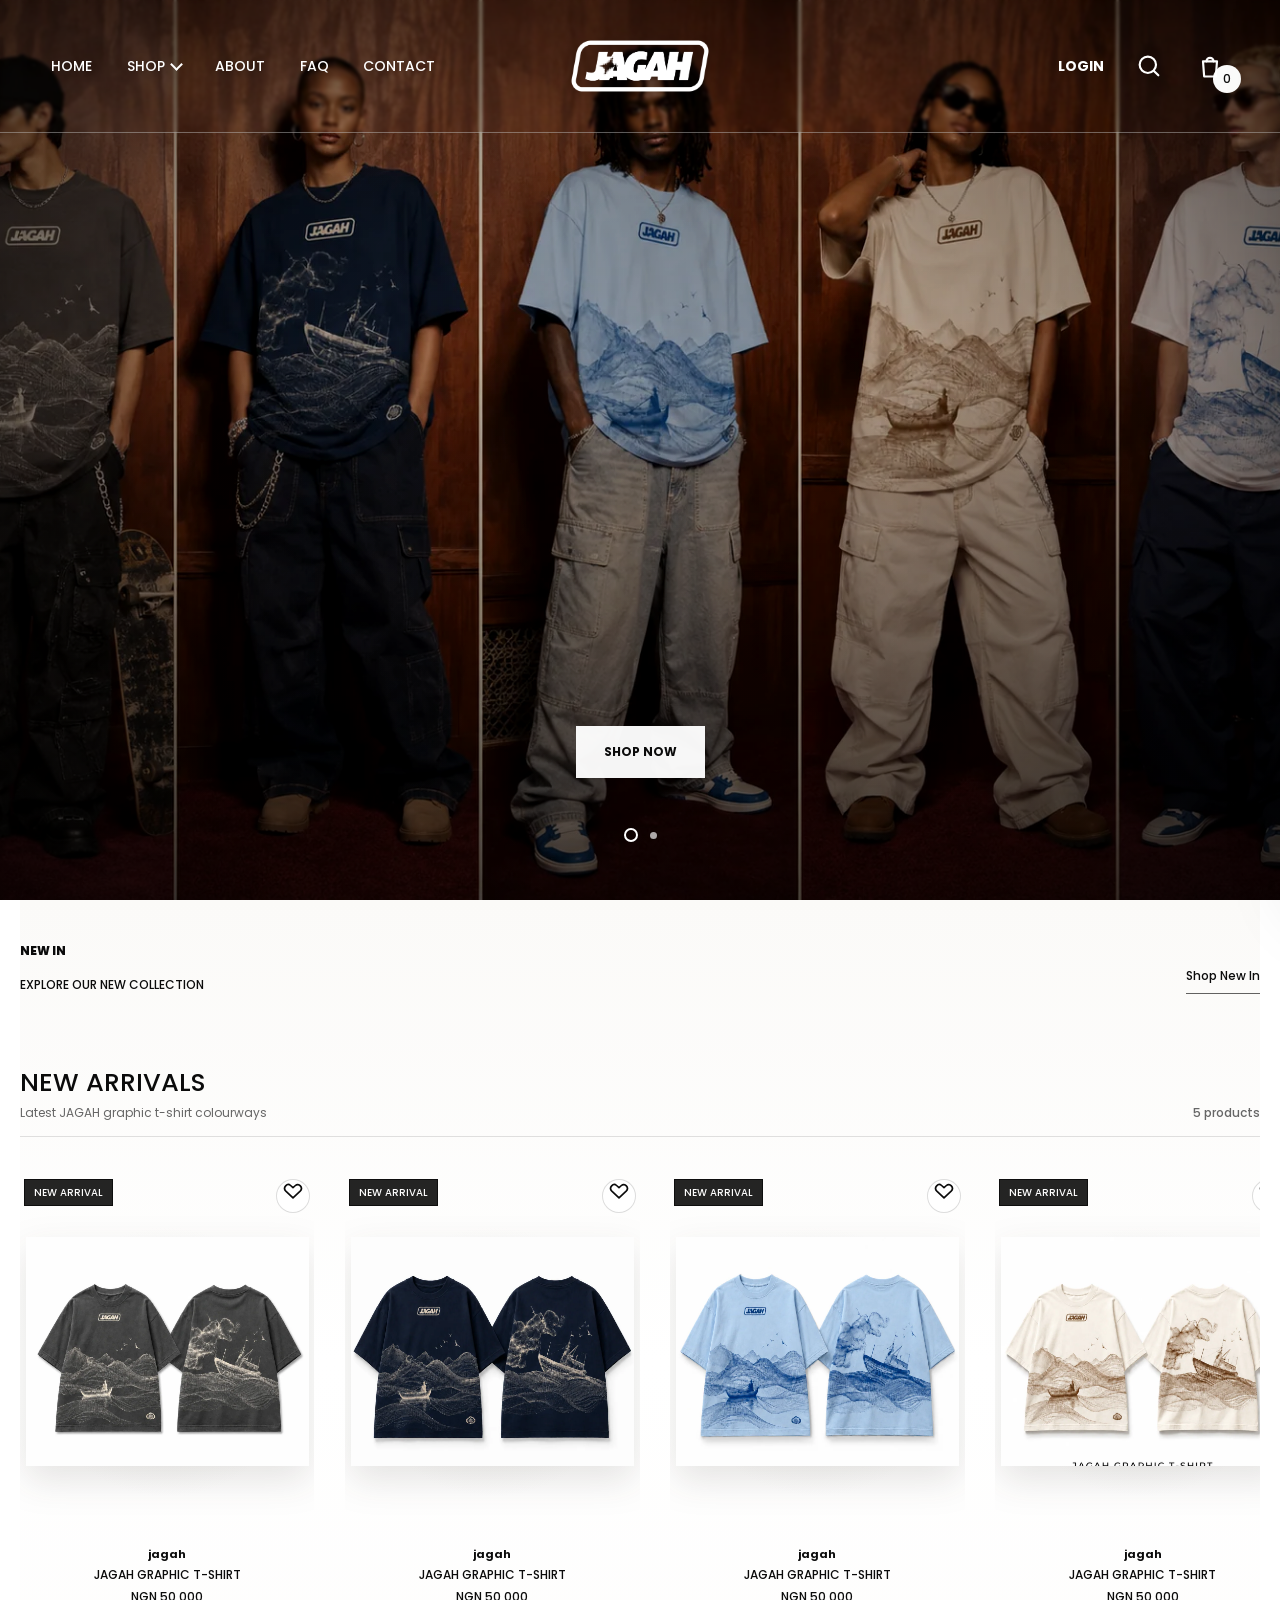
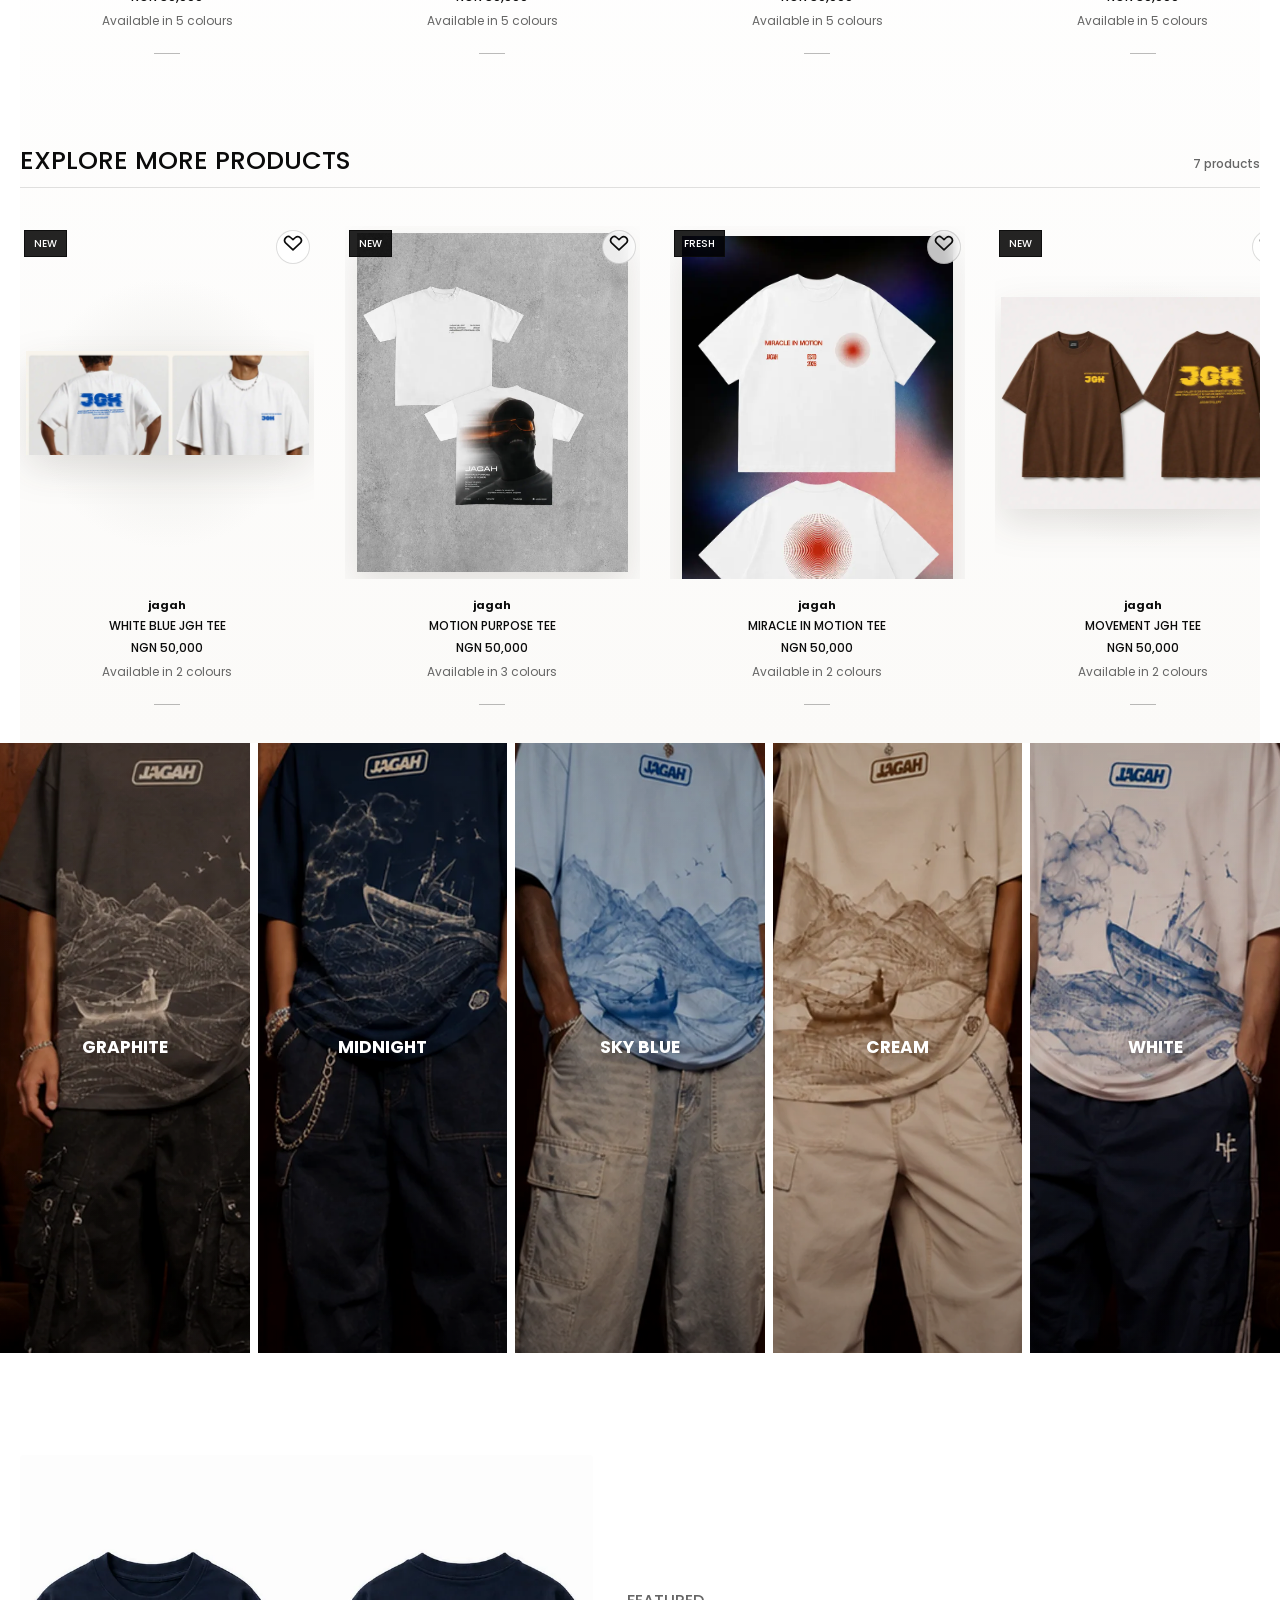
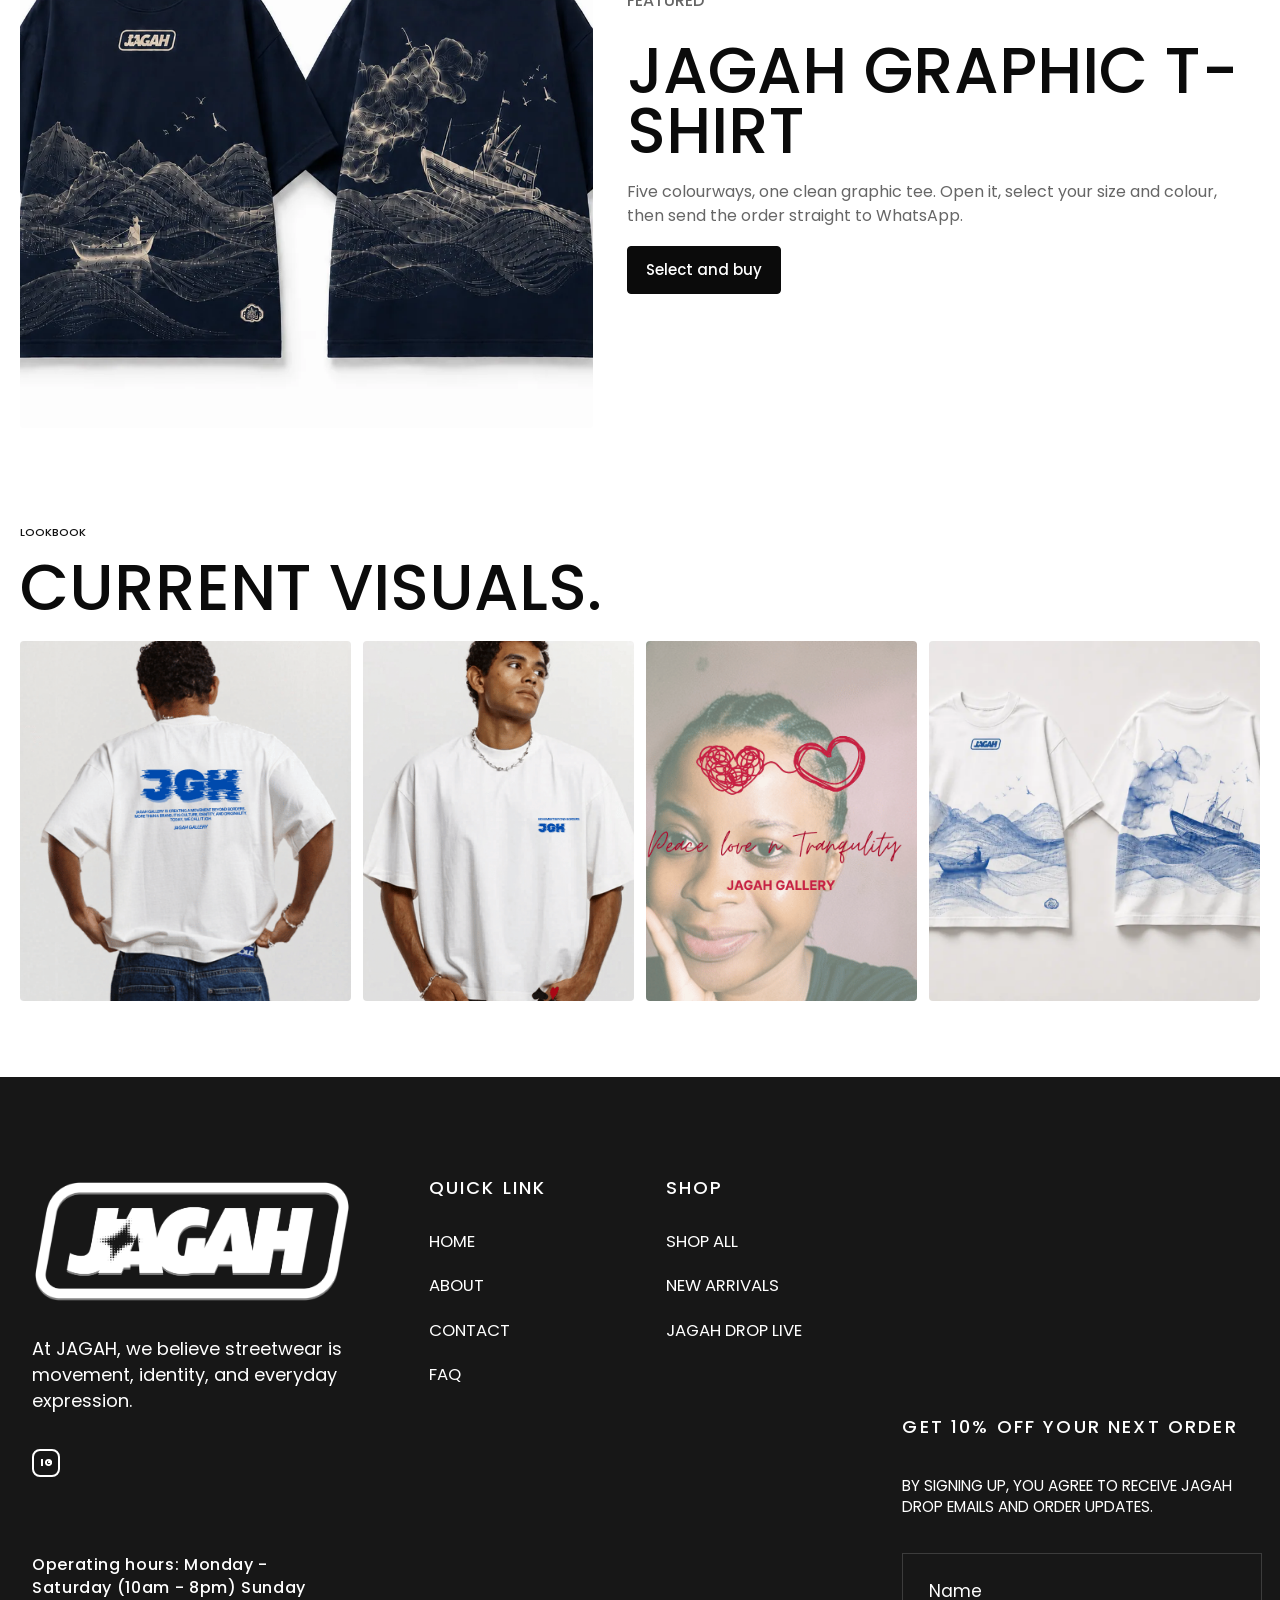
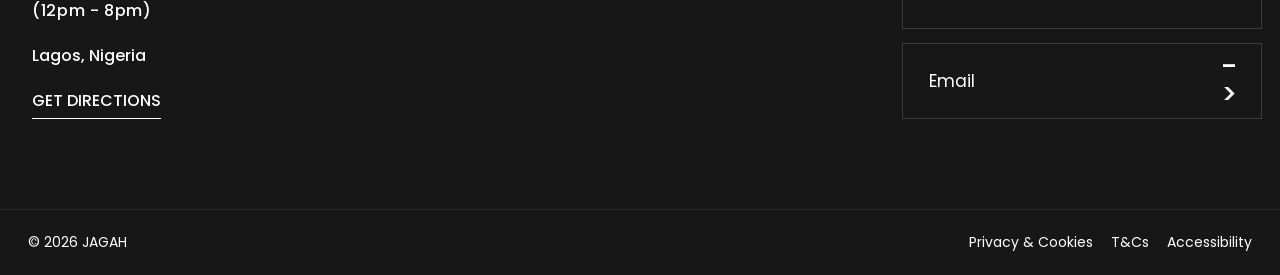
==== commit 33e24b14: "Add files via upload" ====
--- a/index.html
+++ b/index.html
@@ -11,7 +11,10 @@
   <meta property="og:image" content="assets/jagah-white-blue-jgh-tee.png">
   <link rel="canonical" href="/">
   <link rel="icon" href="data:image/svg+xml,%3Csvg xmlns='http://www.w3.org/2000/svg' viewBox='0 0 64 64'%3E%3Crect width='64' height='64' rx='8' fill='%230b0b0b'/%3E%3Ctext x='32' y='39' text-anchor='middle' font-size='20' font-family='Arial' font-weight='900' fill='%23f2bf26'%3EJG%3C/text%3E%3C/svg%3E">
-  <link rel="stylesheet" href="styles.css?v=jagah-horizontal-products">
+  <link rel="preconnect" href="https://fonts.googleapis.com">
+  <link rel="preconnect" href="https://fonts.gstatic.com" crossorigin>
+  <link href="https://fonts.googleapis.com/css2?family=Poppins:wght@300;400;500;600&display=swap" rel="stylesheet">
+  <link rel="stylesheet" href="styles.css?v=jagah-cart-drawer">
 </head>
 <body>
   <a class="skip-link" href="#shop">Skip to shop</a>
@@ -24,7 +27,7 @@
     <nav class="desktop-nav" aria-label="Primary navigation">
       <a href="#top">Home</a>
       <a class="has-subnav" href="#shop">Shop</a>
-      <a href="#drop">About</a>
+      <a href="about.html">About</a>
       <a href="#support">FAQ</a>
       <a href="#support">Contact</a>
     </nav>
@@ -63,11 +66,11 @@
     </div>
 
     <nav class="mobile-nav" aria-label="Mobile navigation" hidden>
+      <a href="#top">Home</a>
       <a href="#shop">Shop</a>
-      <a href="#drop">Drop</a>
-      <a href="#shop">New arrivals</a>
-      <a href="#support">Support</a>
-      <a href="#track">Track</a>
+      <a href="about.html">About</a>
+      <a href="#support">FAQ</a>
+      <a href="#support">Contact</a>
     </nav>
   </header>
 
@@ -132,11 +135,85 @@
       </div>
 
       <div class="result-line">
-        <span data-result-count>0 products</span>
+        <span data-result-count>12 products</span>
         <button class="text-button" type="button" data-clear-filters>Clear filters</button>
       </div>
 
-      <div class="product-groups" data-product-grid></div>
+            <div class="product-groups" data-product-grid>
+        <section class="product-group">
+          <div class="product-group-heading">
+            <div>
+              <span>New Arrivals</span>
+              <p>Latest JAGAH graphic t-shirt colourways</p>
+            </div>
+            <strong>5 products</strong>
+          </div>
+          <div class="product-grid">
+            <article class="product-card">
+              <div class="product-media product-media-contain" data-action="open" data-id="stormline-gallery-tee">
+                <img src="assets/jagah-graphic-graphite.webp" alt="JAGAH Graphic T-Shirt" loading="eager" decoding="async" fetchpriority="high">
+                <span class="badge">New Arrival</span>
+                <button class="card-wish" type="button" data-action="wishlist" data-id="stormline-gallery-tee" aria-label="Save JAGAH Graphic T-Shirt"><svg aria-hidden="true" viewBox="0 0 24 24"><path d="M20.8 4.6c-1.6-1.8-4.1-2-5.9-.4L12 6.8 9.1 4.2C7.3 2.6 4.8 2.8 3.2 4.6c-1.6 1.8-1.5 4.6.2 6.3L12 19l8.6-8.1c1.7-1.7 1.8-4.5.2-6.3Z"></path></svg></button>
+                <button class="quick-view-bar" type="button" data-action="open" data-id="stormline-gallery-tee" aria-label="Select product JAGAH Graphic T-Shirt">Select product</button>
+              </div>
+              <div class="product-info"><div class="product-brand">jagah</div><h3 class="product-title">JAGAH GRAPHIC T-SHIRT</h3><div class="price-row"><strong class="price">NGN 50,000</strong></div><div class="product-colours">Available in 5 colours</div><div class="card-actions"><button class="button primary" type="button" data-action="quick-add" data-id="stormline-gallery-tee">Add to bag</button><button class="button soft" type="button" data-action="open" data-id="stormline-gallery-tee">Select</button></div></div>
+            </article>
+            <article class="product-card">
+              <div class="product-media product-media-contain" data-action="open" data-id="midnight-stormline-gallery-tee">
+                <img src="assets/jagah-graphic-midnight.webp" alt="JAGAH Graphic T-Shirt" loading="eager" decoding="async">
+                <span class="badge">New Arrival</span>
+                <button class="card-wish" type="button" data-action="wishlist" data-id="midnight-stormline-gallery-tee" aria-label="Save JAGAH Graphic T-Shirt"><svg aria-hidden="true" viewBox="0 0 24 24"><path d="M20.8 4.6c-1.6-1.8-4.1-2-5.9-.4L12 6.8 9.1 4.2C7.3 2.6 4.8 2.8 3.2 4.6c-1.6 1.8-1.5 4.6.2 6.3L12 19l8.6-8.1c1.7-1.7 1.8-4.5.2-6.3Z"></path></svg></button>
+                <button class="quick-view-bar" type="button" data-action="open" data-id="midnight-stormline-gallery-tee" aria-label="Select product JAGAH Graphic T-Shirt">Select product</button>
+              </div>
+              <div class="product-info"><div class="product-brand">jagah</div><h3 class="product-title">JAGAH GRAPHIC T-SHIRT</h3><div class="price-row"><strong class="price">NGN 50,000</strong></div><div class="product-colours">Available in 5 colours</div><div class="card-actions"><button class="button primary" type="button" data-action="quick-add" data-id="midnight-stormline-gallery-tee">Add to bag</button><button class="button soft" type="button" data-action="open" data-id="midnight-stormline-gallery-tee">Select</button></div></div>
+            </article>
+            <article class="product-card">
+              <div class="product-media product-media-contain" data-action="open" data-id="sky-tide-gallery-tee">
+                <img src="assets/jagah-graphic-sky.webp" alt="JAGAH Graphic T-Shirt" loading="eager" decoding="async">
+                <span class="badge">New Arrival</span>
+                <button class="card-wish" type="button" data-action="wishlist" data-id="sky-tide-gallery-tee" aria-label="Save JAGAH Graphic T-Shirt"><svg aria-hidden="true" viewBox="0 0 24 24"><path d="M20.8 4.6c-1.6-1.8-4.1-2-5.9-.4L12 6.8 9.1 4.2C7.3 2.6 4.8 2.8 3.2 4.6c-1.6 1.8-1.5 4.6.2 6.3L12 19l8.6-8.1c1.7-1.7 1.8-4.5.2-6.3Z"></path></svg></button>
+                <button class="quick-view-bar" type="button" data-action="open" data-id="sky-tide-gallery-tee" aria-label="Select product JAGAH Graphic T-Shirt">Select product</button>
+              </div>
+              <div class="product-info"><div class="product-brand">jagah</div><h3 class="product-title">JAGAH GRAPHIC T-SHIRT</h3><div class="price-row"><strong class="price">NGN 50,000</strong></div><div class="product-colours">Available in 5 colours</div><div class="card-actions"><button class="button primary" type="button" data-action="quick-add" data-id="sky-tide-gallery-tee">Add to bag</button><button class="button soft" type="button" data-action="open" data-id="sky-tide-gallery-tee">Select</button></div></div>
+            </article>
+            <article class="product-card">
+              <div class="product-media product-media-contain" data-action="open" data-id="cream-tide-gallery-tee">
+                <img src="assets/jagah-graphic-cream.webp" alt="JAGAH Graphic T-Shirt" loading="eager" decoding="async">
+                <span class="badge">New Arrival</span>
+                <button class="card-wish" type="button" data-action="wishlist" data-id="cream-tide-gallery-tee" aria-label="Save JAGAH Graphic T-Shirt"><svg aria-hidden="true" viewBox="0 0 24 24"><path d="M20.8 4.6c-1.6-1.8-4.1-2-5.9-.4L12 6.8 9.1 4.2C7.3 2.6 4.8 2.8 3.2 4.6c-1.6 1.8-1.5 4.6.2 6.3L12 19l8.6-8.1c1.7-1.7 1.8-4.5.2-6.3Z"></path></svg></button>
+                <button class="quick-view-bar" type="button" data-action="open" data-id="cream-tide-gallery-tee" aria-label="Select product JAGAH Graphic T-Shirt">Select product</button>
+              </div>
+              <div class="product-info"><div class="product-brand">jagah</div><h3 class="product-title">JAGAH GRAPHIC T-SHIRT</h3><div class="price-row"><strong class="price">NGN 50,000</strong></div><div class="product-colours">Available in 5 colours</div><div class="card-actions"><button class="button primary" type="button" data-action="quick-add" data-id="cream-tide-gallery-tee">Add to bag</button><button class="button soft" type="button" data-action="open" data-id="cream-tide-gallery-tee">Select</button></div></div>
+            </article>
+            <article class="product-card">
+              <div class="product-media product-media-contain" data-action="open" data-id="white-blue-tide-gallery-tee">
+                <img src="assets/jagah-graphic-white-blue.webp" alt="JAGAH Graphic T-Shirt" loading="lazy" decoding="async">
+                <span class="badge">New Arrival</span>
+                <button class="card-wish" type="button" data-action="wishlist" data-id="white-blue-tide-gallery-tee" aria-label="Save JAGAH Graphic T-Shirt"><svg aria-hidden="true" viewBox="0 0 24 24"><path d="M20.8 4.6c-1.6-1.8-4.1-2-5.9-.4L12 6.8 9.1 4.2C7.3 2.6 4.8 2.8 3.2 4.6c-1.6 1.8-1.5 4.6.2 6.3L12 19l8.6-8.1c1.7-1.7 1.8-4.5.2-6.3Z"></path></svg></button>
+                <button class="quick-view-bar" type="button" data-action="open" data-id="white-blue-tide-gallery-tee" aria-label="Select product JAGAH Graphic T-Shirt">Select product</button>
+              </div>
+              <div class="product-info"><div class="product-brand">jagah</div><h3 class="product-title">JAGAH GRAPHIC T-SHIRT</h3><div class="price-row"><strong class="price">NGN 50,000</strong></div><div class="product-colours">Available in 5 colours</div><div class="card-actions"><button class="button primary" type="button" data-action="quick-add" data-id="white-blue-tide-gallery-tee">Add to bag</button><button class="button soft" type="button" data-action="open" data-id="white-blue-tide-gallery-tee">Select</button></div></div>
+            </article>
+          </div>
+        </section>
+        <section class="product-group">
+          <div class="product-group-heading">
+            <div>
+              <span>Explore More Products</span>
+            </div>
+            <strong>7 products</strong>
+          </div>
+          <div class="product-grid">
+            <article class="product-card"><div class="product-media product-media-contain" data-action="open" data-id="white-blue-jgh-tee"><img src="assets/jagah-white-blue-jgh-tee.webp" alt="White Blue JGH Tee" loading="lazy" decoding="async"><span class="badge">New</span><button class="card-wish" type="button" data-action="wishlist" data-id="white-blue-jgh-tee" aria-label="Save White Blue JGH Tee"><svg aria-hidden="true" viewBox="0 0 24 24"><path d="M20.8 4.6c-1.6-1.8-4.1-2-5.9-.4L12 6.8 9.1 4.2C7.3 2.6 4.8 2.8 3.2 4.6c-1.6 1.8-1.5 4.6.2 6.3L12 19l8.6-8.1c1.7-1.7 1.8-4.5.2-6.3Z"></path></svg></button><button class="quick-view-bar" type="button" data-action="open" data-id="white-blue-jgh-tee">Select product</button></div><div class="product-info"><div class="product-brand">jagah</div><h3 class="product-title">WHITE BLUE JGH TEE</h3><div class="price-row"><strong class="price">NGN 50,000</strong></div><div class="product-colours">Available in 2 colours</div><div class="card-actions"><button class="button primary" type="button" data-action="quick-add" data-id="white-blue-jgh-tee">Add to bag</button><button class="button soft" type="button" data-action="open" data-id="white-blue-jgh-tee">Select</button></div></div></article>
+            <article class="product-card"><div class="product-media" data-action="open" data-id="motion-purpose-tee"><img src="assets/jagah-motion-purpose-tee.webp" alt="Motion Purpose Tee" loading="lazy" decoding="async"><span class="badge">New</span><button class="card-wish" type="button" data-action="wishlist" data-id="motion-purpose-tee" aria-label="Save Motion Purpose Tee"><svg aria-hidden="true" viewBox="0 0 24 24"><path d="M20.8 4.6c-1.6-1.8-4.1-2-5.9-.4L12 6.8 9.1 4.2C7.3 2.6 4.8 2.8 3.2 4.6c-1.6 1.8-1.5 4.6.2 6.3L12 19l8.6-8.1c1.7-1.7 1.8-4.5.2-6.3Z"></path></svg></button><button class="quick-view-bar" type="button" data-action="open" data-id="motion-purpose-tee">Select product</button></div><div class="product-info"><div class="product-brand">jagah</div><h3 class="product-title">MOTION PURPOSE TEE</h3><div class="price-row"><strong class="price">NGN 50,000</strong></div><div class="product-colours">Available in 3 colours</div><div class="card-actions"><button class="button primary" type="button" data-action="quick-add" data-id="motion-purpose-tee">Add to bag</button><button class="button soft" type="button" data-action="open" data-id="motion-purpose-tee">Select</button></div></div></article>
+            <article class="product-card"><div class="product-media" data-action="open" data-id="miracle-motion-tee"><img src="assets/jagah-miracle-motion-tee.webp" alt="Miracle In Motion Tee" loading="lazy" decoding="async"><span class="badge">Fresh</span><button class="card-wish" type="button" data-action="wishlist" data-id="miracle-motion-tee" aria-label="Save Miracle In Motion Tee"><svg aria-hidden="true" viewBox="0 0 24 24"><path d="M20.8 4.6c-1.6-1.8-4.1-2-5.9-.4L12 6.8 9.1 4.2C7.3 2.6 4.8 2.8 3.2 4.6c-1.6 1.8-1.5 4.6.2 6.3L12 19l8.6-8.1c1.7-1.7 1.8-4.5.2-6.3Z"></path></svg></button><button class="quick-view-bar" type="button" data-action="open" data-id="miracle-motion-tee">Select product</button></div><div class="product-info"><div class="product-brand">jagah</div><h3 class="product-title">MIRACLE IN MOTION TEE</h3><div class="price-row"><strong class="price">NGN 50,000</strong></div><div class="product-colours">Available in 2 colours</div><div class="card-actions"><button class="button primary" type="button" data-action="quick-add" data-id="miracle-motion-tee">Add to bag</button><button class="button soft" type="button" data-action="open" data-id="miracle-motion-tee">Select</button></div></div></article>
+            <article class="product-card"><div class="product-media" data-action="open" data-id="movement-jgh-tee"><img src="assets/jagah-movement-tee.webp" alt="Movement JGH Tee" loading="lazy" decoding="async"><span class="badge">New</span><button class="card-wish" type="button" data-action="wishlist" data-id="movement-jgh-tee" aria-label="Save Movement JGH Tee"><svg aria-hidden="true" viewBox="0 0 24 24"><path d="M20.8 4.6c-1.6-1.8-4.1-2-5.9-.4L12 6.8 9.1 4.2C7.3 2.6 4.8 2.8 3.2 4.6c-1.6 1.8-1.5 4.6.2 6.3L12 19l8.6-8.1c1.7-1.7 1.8-4.5.2-6.3Z"></path></svg></button><button class="quick-view-bar" type="button" data-action="open" data-id="movement-jgh-tee">Select product</button></div><div class="product-info"><div class="product-brand">jagah</div><h3 class="product-title">MOVEMENT JGH TEE</h3><div class="price-row"><strong class="price">NGN 50,000</strong></div><div class="product-colours">Available in 2 colours</div><div class="card-actions"><button class="button primary" type="button" data-action="quick-add" data-id="movement-jgh-tee">Add to bag</button><button class="button soft" type="button" data-action="open" data-id="movement-jgh-tee">Select</button></div></div></article>
+            <article class="product-card"><div class="product-media" data-action="open" data-id="retro-identity-gallery-tee"><img src="assets/jagah-retro-identity-gallery-tee.webp" alt="Retro Identity Gallery Tee" loading="lazy" decoding="async"><span class="badge">Identity</span><button class="card-wish" type="button" data-action="wishlist" data-id="retro-identity-gallery-tee" aria-label="Save Retro Identity Gallery Tee"><svg aria-hidden="true" viewBox="0 0 24 24"><path d="M20.8 4.6c-1.6-1.8-4.1-2-5.9-.4L12 6.8 9.1 4.2C7.3 2.6 4.8 2.8 3.2 4.6c-1.6 1.8-1.5 4.6.2 6.3L12 19l8.6-8.1c1.7-1.7 1.8-4.5.2-6.3Z"></path></svg></button><button class="quick-view-bar" type="button" data-action="open" data-id="retro-identity-gallery-tee">Select product</button></div><div class="product-info"><div class="product-brand">jagah</div><h3 class="product-title">RETRO IDENTITY GALLERY TEE</h3><div class="price-row"><strong class="price">NGN 50,000</strong></div><div class="product-colours">Available in 2 colours</div><div class="card-actions"><button class="button primary" type="button" data-action="quick-add" data-id="retro-identity-gallery-tee">Add to bag</button><button class="button soft" type="button" data-action="open" data-id="retro-identity-gallery-tee">Select</button></div></div></article>
+            <article class="product-card"><div class="product-media" data-action="open" data-id="peace-love-tranquility-tee"><img src="assets/jagah-peace-love-tranquility-tee.webp" alt="Peace Love Tranquility Tee" loading="lazy" decoding="async"><span class="badge">Art</span><button class="card-wish" type="button" data-action="wishlist" data-id="peace-love-tranquility-tee" aria-label="Save Peace Love Tranquility Tee"><svg aria-hidden="true" viewBox="0 0 24 24"><path d="M20.8 4.6c-1.6-1.8-4.1-2-5.9-.4L12 6.8 9.1 4.2C7.3 2.6 4.8 2.8 3.2 4.6c-1.6 1.8-1.5 4.6.2 6.3L12 19l8.6-8.1c1.7-1.7 1.8-4.5.2-6.3Z"></path></svg></button><button class="quick-view-bar" type="button" data-action="open" data-id="peace-love-tranquility-tee">Select product</button></div><div class="product-info"><div class="product-brand">jagah</div><h3 class="product-title">PEACE LOVE TRANQUILITY TEE</h3><div class="price-row"><strong class="price">NGN 50,000</strong></div><div class="product-colours">Available in 2 colours</div><div class="card-actions"><button class="button primary" type="button" data-action="quick-add" data-id="peace-love-tranquility-tee">Add to bag</button><button class="button soft" type="button" data-action="open" data-id="peace-love-tranquility-tee">Select</button></div></div></article>
+            <article class="product-card"><div class="product-media" data-action="open" data-id="bloom-flight-logo-tee"><img src="assets/jagah-bloom-flight-logo-tee.webp" alt="Bloom Flight Tee" loading="lazy" decoding="async"><span class="badge">Featured</span><button class="card-wish" type="button" data-action="wishlist" data-id="bloom-flight-logo-tee" aria-label="Save Bloom Flight Tee"><svg aria-hidden="true" viewBox="0 0 24 24"><path d="M20.8 4.6c-1.6-1.8-4.1-2-5.9-.4L12 6.8 9.1 4.2C7.3 2.6 4.8 2.8 3.2 4.6c-1.6 1.8-1.5 4.6.2 6.3L12 19l8.6-8.1c1.7-1.7 1.8-4.5.2-6.3Z"></path></svg></button><button class="quick-view-bar" type="button" data-action="open" data-id="bloom-flight-logo-tee">Select product</button></div><div class="product-info"><div class="product-brand">jagah</div><h3 class="product-title">BLOOM FLIGHT TEE</h3><div class="price-row"><strong class="price">NGN 50,000</strong></div><div class="product-colours">Available in 2 colours</div><div class="card-actions"><button class="button primary" type="button" data-action="quick-add" data-id="bloom-flight-logo-tee">Add to bag</button><button class="button soft" type="button" data-action="open" data-id="bloom-flight-logo-tee">Select</button></div></div></article>
+          </div>
+        </section>
+      </div>
     </section>
 
     <section class="drop-live-showcase" id="drop" aria-label="JAGAH Drop Live">
@@ -186,67 +263,13 @@
         <img src="assets/jagah-white-blue-tide-gallery-tee.webp" alt="JAGAH white blue tide gallery tee" loading="lazy">
       </div>
     </section>
-
-    <section class="track-section" id="track">
-      <div data-reveal>
-        <p class="kicker">Track</p>
-        <h2>Find your saved order.</h2>
-        <p>Orders created on this device can be checked here after checkout.</p>
-      </div>
-      <form class="track-form" data-track-form>
-        <label for="track-input">Order number</label>
-        <div>
-          <input id="track-input" type="text" placeholder="JGH-000000">
-          <button class="button dark" type="submit">Track</button>
-        </div>
-      </form>
-      <div class="track-result" data-track-result></div>
-    </section>
-
-    <section class="support-section" id="support">
-      <div class="section-heading" data-reveal>
-        <p class="kicker">Support</p>
-        <h2>Need sizing or order help?</h2>
-      </div>
-      <div class="support-layout">
-        <form class="support-form" data-support-form>
-          <label>
-            Name
-            <input type="text" name="name" required>
-          </label>
-          <label>
-            Phone or email
-            <input type="text" name="contact" required>
-          </label>
-          <label>
-            Message
-            <textarea name="message" rows="4" required></textarea>
-          </label>
-          <button class="button primary" type="submit">Send message</button>
-        </form>
-        <div class="faq-list">
-          <details open>
-            <summary>How do I order?</summary>
-            <p>Add products to bag, choose size and colour, then send the checkout message on WhatsApp.</p>
-          </details>
-          <details>
-            <summary>Can I save products?</summary>
-            <p>Use the heart icon to keep items in your wishlist on this browser.</p>
-          </details>
-          <details>
-            <summary>What number receives orders?</summary>
-            <p>Orders are sent to WhatsApp number 08125812372.</p>
-          </details>
-        </div>
-      </div>
-    </section>
+
   </main>
 
   <aside class="bag-drawer" data-bag-drawer aria-hidden="true" aria-labelledby="bag-title">
     <div class="drawer-head">
       <div>
-        <p class="kicker">Shopping bag</p>
-        <h2 id="bag-title">Your selection</h2>
+        <h2 id="bag-title">Shopping Bag</h2>
       </div>
       <button class="close-button" type="button" data-close-bag aria-label="Close bag">X</button>
     </div>
@@ -267,16 +290,11 @@
       <div class="summary-row"><span>Discount</span><strong data-discount>NGN 0</strong></div>
       <div class="summary-row"><span>Delivery estimate</span><strong data-delivery>Free</strong></div>
       <div class="summary-row total"><span>Total</span><strong data-total>NGN 0</strong></div>
-      <button class="button primary full" type="button" data-checkout>Checkout</button>
+      <button class="button primary full" type="button" data-checkout>Buy it now</button>
       <button class="button soft full" type="button" data-close-bag>Continue shopping</button>
     </div>
   </aside>
   <div class="scrim" data-scrim hidden></div>
-
-  <dialog class="product-dialog" data-product-dialog>
-    <button class="close-button dialog-close" type="button" data-close-dialog aria-label="Close product">X</button>
-    <div data-product-content></div>
-  </dialog>
 
   <dialog class="checkout-dialog" data-checkout-dialog>
     <button class="close-button dialog-close" type="button" data-close-checkout aria-label="Close checkout">X</button>
@@ -341,7 +359,7 @@
 
   <div class="toast" data-toast role="status" aria-live="polite"></div>
 
-  <footer class="retail-footer jagah-footer">
+  <footer class="retail-footer jagah-footer" id="support">
     <section class="jagah-footer-grid" aria-label="JAGAH footer">
       <div class="jagah-footer-brand">
         <a class="footer-logo" href="#top" aria-label="JAGAH home">
@@ -359,7 +377,7 @@
       <nav class="footer-link-group" aria-label="Quick links">
         <h3>Quick link</h3>
         <a href="#top">Home</a>
-        <a href="#drop">About</a>
+        <a href="about.html">About</a>
         <a href="#support">Contact</a>
         <a href="#support">FAQ</a>
       </nav>
@@ -396,6 +414,10 @@
     </div>
   </footer>
 
-  <script src="script.js?v=jagah-horizontal-products"></script>
+  <script src="script.js?v=jagah-cart-drawer"></script>
 </body>
 </html>
+
+
+
+
--- a/styles.css
+++ b/styles.css
@@ -15,7 +15,7 @@
   --shadow: 0 12px 34px rgba(11, 11, 11, 0.12);
   --soft-shadow: 0 8px 18px rgba(11, 11, 11, 0.08);
   --radius: 4px;
-  --font: "Helvetica Neue", Helvetica, Arial, ui-sans-serif, system-ui, sans-serif;
+  --font: "Poppins", "Helvetica Neue", Helvetica, Arial, ui-sans-serif, system-ui, sans-serif;
 }
 
 * {
@@ -1677,12 +1677,12 @@
   right: 0;
   z-index: 70;
   display: flex;
-  width: min(480px, calc(100vw - 18px));
+  width: min(1040px, calc(100vw - 26px));
   height: 100svh;
   flex-direction: column;
   border-left: 1px solid var(--line);
-  background: var(--paper);
-  box-shadow: -18px 0 60px rgba(11, 11, 11, 0.2);
+  background: var(--white);
+  box-shadow: -28px 0 80px rgba(11, 11, 11, 0.24);
   transform: translateX(106%);
   transition: transform 220ms ease;
 }
@@ -1696,58 +1696,116 @@
 }
 
 .drawer-head {
-  padding: 20px;
+  min-height: 80px;
+  padding: 24px 34px;
   border-bottom: 1px solid var(--line);
   background: var(--white);
 }
 
 .drawer-head h2 {
-  font-size: 34px;
+  font-size: 18px;
+  letter-spacing: 0.16em;
+  text-transform: uppercase;
 }
 
 .close-button {
   width: 42px;
   height: 42px;
+  border-color: transparent;
+  border-radius: 0;
+  background: transparent;
+  font-size: 20px;
   font-weight: 500;
 }
 
 .bag-items {
   display: grid;
-  gap: 12px;
+  gap: 0;
   overflow-y: auto;
-  padding: 16px;
+  padding: 0;
 }
 
 .bag-line {
   display: grid;
-  grid-template-columns: 82px 1fr;
-  gap: 12px;
-  border: 1px solid var(--line);
-  border-radius: var(--radius);
-  padding: 10px;
+  grid-template-columns: minmax(320px, 1.05fr) minmax(330px, 0.95fr);
+  gap: 0;
+  min-height: 560px;
+  border: 0;
+  border-bottom: 1px solid var(--line);
+  border-radius: 0;
+  padding: 0;
   background: var(--white);
 }
 
 .bag-line img {
-  height: 92px;
+  height: min(64svh, 620px);
+  border-radius: 0;
+  padding: 48px;
+  object-fit: contain;
+  background: linear-gradient(180deg, #fbfbfb, #f3f3f3);
+}
+
+.bag-line-copy {
+  align-self: start;
+  padding: 40px 34px 34px;
 }
 
 .bag-line h3 {
-  font-size: 15px;
+  max-width: 320px;
+  font-size: 25px;
+  line-height: 1.18;
+  text-transform: uppercase;
 }
 
 .bag-line small {
   color: var(--muted);
 }
 
-.line-actions {
+.bag-option-list {
+  display: grid;
+  gap: 14px;
+  margin: 30px 0;
+  color: var(--ink-2);
+  font-size: 14px;
+}
+
+.bag-option-list p {
+  margin: 0;
+}
+
+.bag-option-list strong {
+  text-transform: uppercase;
+}
+
+.bag-purchase-line {
+  display: grid;
+  grid-template-columns: 112px minmax(0, 1fr);
+  gap: 12px;
+  align-items: stretch;
+}
+
+.bag-line .line-actions {
   display: flex;
   flex-wrap: wrap;
-  gap: 6px;
-  margin-top: 10px;
-}
-
-.line-actions button,
+  justify-content: space-between;
+  gap: 0;
+  margin-top: 0;
+  border: 1px solid var(--ink);
+}
+
+.bag-line .line-actions button,
+.bag-line .line-actions span {
+  display: grid;
+  min-width: 36px;
+  min-height: 52px;
+  place-items: center;
+  border: 0;
+  border-radius: 0;
+  padding: 0 9px;
+  background: var(--white);
+  font-weight: 500;
+}
+
 .qty-button {
   min-height: 32px;
   border: 1px solid var(--line);
@@ -1757,6 +1815,21 @@
   font-weight: 500;
 }
 
+.bag-line .line-actions span {
+  font-size: 17px;
+}
+
+.bag-remove-button {
+  min-height: 52px;
+  border: 1px solid var(--ink);
+  border-radius: 0;
+  background: var(--white);
+  text-transform: uppercase;
+  font-size: 13px;
+  font-weight: 500;
+  letter-spacing: 0.03em;
+}
+
 .bag-empty {
   display: grid;
   gap: 6px;
@@ -1776,8 +1849,12 @@
   gap: 12px;
   margin-top: auto;
   border-top: 1px solid var(--line);
-  padding: 18px;
+  padding: 24px 34px;
   background: var(--white);
+}
+
+.bag-summary .coupon-line {
+  display: none;
 }
 
 .coupon-line span {
@@ -1811,11 +1888,29 @@
   font-size: 19px;
 }
 
+.bag-summary .button.primary {
+  min-height: 54px;
+  border-color: var(--ink);
+  border-radius: 0;
+  color: var(--white);
+  background: var(--ink);
+  text-transform: uppercase;
+  letter-spacing: 0.02em;
+}
+
+.bag-summary .button.soft {
+  min-height: 48px;
+  border-radius: 0;
+  background: var(--white);
+  text-transform: uppercase;
+  letter-spacing: 0.02em;
+}
+
 .scrim {
   position: fixed;
   inset: 0;
   z-index: 69;
-  background: rgba(11, 11, 11, 0.5);
+  background: rgba(11, 11, 11, 0.62);
   opacity: 0;
   transition: opacity 180ms ease;
 }
@@ -1874,6 +1969,13 @@
   font-size: 12px;
 }
 
+.product-breadcrumb a {
+  color: var(--ink);
+  text-decoration: underline;
+  text-underline-offset: 4px;
+}
+
+.product-breadcrumb a:not(:last-child)::after,
 .product-breadcrumb span:not(:last-child)::after {
   content: ">";
   margin-left: 10px;
@@ -2096,6 +2198,13 @@
   text-transform: uppercase;
 }
 
+.related-products h2 {
+  margin-bottom: 16px;
+  font-size: 16px;
+  font-weight: 600;
+  text-transform: uppercase;
+}
+
 .related-products > div {
   display: grid;
   grid-template-columns: repeat(5, minmax(0, 1fr));
@@ -2108,6 +2217,7 @@
   gap: 7px;
   color: var(--ink);
   font-size: 13px;
+  cursor: pointer;
 }
 
 .related-card img {
@@ -2162,6 +2272,273 @@
 
 .product-notes li {
   margin-bottom: 5px;
+}
+
+.product-body,
+.about-body {
+  background: var(--white);
+}
+
+.product-body .site-header,
+.about-body .site-header {
+  position: sticky;
+  top: 0;
+  min-height: 92px;
+  border-bottom: 1px solid rgba(255, 255, 255, 0.2);
+  background: #050505;
+}
+
+.product-body .brand-wordmark,
+.product-body .header-actions,
+.about-body .brand-wordmark,
+.about-body .header-actions {
+  min-height: 92px;
+}
+
+.product-body .brand-wordmark img,
+.about-body .brand-wordmark img {
+  max-height: 44px;
+}
+
+.product-page-main {
+  min-height: 72svh;
+  background: var(--white);
+}
+
+.standalone-product-shell {
+  width: min(1840px, 100%);
+  margin: 0 auto;
+  padding: 42px clamp(18px, 4vw, 78px) 76px;
+}
+
+.standalone-product-view {
+  padding: 0;
+}
+
+.standalone-product-view .product-detail {
+  grid-template-columns: minmax(0, 1.1fr) minmax(340px, 0.9fr);
+  gap: clamp(28px, 5vw, 96px);
+  padding: 50px 0 34px;
+  align-items: center;
+}
+
+.standalone-product-view .product-gallery-retail {
+  grid-template-columns: 82px minmax(0, 1fr);
+}
+
+.standalone-product-view .product-gallery-retail .product-main-image {
+  height: min(720px, 72vh);
+  object-fit: contain;
+  background: #f8f8f8;
+}
+
+.standalone-product-view .retail-buybox {
+  gap: 18px;
+  padding: 0;
+}
+
+.product-brand-line {
+  margin: 0;
+  color: #777;
+  font-size: 13px;
+  font-weight: 500;
+  letter-spacing: 0.18em;
+  text-transform: uppercase;
+}
+
+.standalone-product-view .retail-buybox h1 {
+  max-width: 520px;
+  margin: 0;
+  font-size: clamp(24px, 2.4vw, 42px);
+  font-weight: 500;
+  letter-spacing: 0;
+  line-height: 1.12;
+}
+
+.standalone-product-view .product-price-line .price {
+  font-size: 20px;
+}
+
+.about-hero {
+  position: relative;
+  display: grid;
+  min-height: clamp(430px, 62vw, 680px);
+  place-items: center;
+  overflow: hidden;
+  background: #050505;
+}
+
+.about-hero img,
+.about-hero-shade {
+  position: absolute;
+  inset: 0;
+}
+
+.about-hero img {
+  width: 100%;
+  height: 100%;
+  object-fit: cover;
+  object-position: center 38%;
+}
+
+.about-hero-shade {
+  background:
+    linear-gradient(90deg, rgba(0, 0, 0, 0.62), rgba(0, 0, 0, 0.12) 52%, rgba(0, 0, 0, 0.46)),
+    linear-gradient(180deg, rgba(0, 0, 0, 0.12), rgba(0, 0, 0, 0.58));
+}
+
+.about-hero h1 {
+  position: relative;
+  z-index: 1;
+  margin: 0;
+  color: var(--white);
+  font-size: clamp(52px, 8vw, 116px);
+  font-weight: 400;
+  letter-spacing: 0.01em;
+  line-height: 1;
+  text-transform: uppercase;
+}
+
+.about-intro {
+  display: grid;
+  width: min(980px, calc(100% - 40px));
+  margin: 0 auto;
+  padding: clamp(42px, 7vw, 78px) 0 clamp(60px, 8vw, 110px);
+  place-items: center;
+  text-align: center;
+}
+
+.about-intro p {
+  margin: 0;
+  color: var(--ink);
+  font-size: clamp(15px, 1.25vw, 18px);
+  font-weight: 400;
+  line-height: 1.55;
+  text-transform: uppercase;
+}
+
+.about-story-grid {
+  display: grid;
+  grid-template-columns: minmax(0, 1.05fr) minmax(320px, 0.95fr);
+  gap: clamp(34px, 5.8vw, 86px);
+  width: min(1600px, calc(100% - 56px));
+  margin: 0 auto;
+  padding: 0 0 clamp(70px, 8vw, 120px);
+  align-items: center;
+}
+
+.about-story-grid figure {
+  margin: 0;
+  overflow: hidden;
+  background: #f4f4f4;
+}
+
+.about-story-grid img {
+  display: block;
+  width: 100%;
+  min-height: clamp(420px, 45vw, 690px);
+  object-fit: cover;
+}
+
+.about-story-copy {
+  display: grid;
+  gap: 18px;
+  justify-items: center;
+  text-align: center;
+}
+
+.about-story-copy span {
+  color: #777;
+  font-size: 13px;
+  font-weight: 400;
+  letter-spacing: 0.18em;
+  text-transform: uppercase;
+}
+
+.about-story-copy h2 {
+  max-width: 680px;
+  margin: 0;
+  color: var(--ink);
+  font-size: clamp(24px, 2.35vw, 42px);
+  font-weight: 400;
+  line-height: 1.22;
+  text-transform: uppercase;
+}
+
+.about-story-copy p {
+  max-width: 660px;
+  margin: 0;
+  color: #1b1b1b;
+  font-size: clamp(16px, 1.35vw, 22px);
+  font-weight: 400;
+  line-height: 1.56;
+}
+
+.order-faq-section {
+  width: min(1590px, calc(100% - 56px));
+  margin: 0 auto;
+  padding: clamp(58px, 7vw, 105px) 0 clamp(78px, 8vw, 126px);
+  background: var(--white);
+}
+
+.order-faq-section h2 {
+  margin: 0 0 46px;
+  color: var(--ink);
+  font-size: clamp(38px, 4.8vw, 56px);
+  font-weight: 600;
+  letter-spacing: 0.08em;
+  line-height: 1;
+  text-align: center;
+}
+
+.order-faq-list {
+  border-top: 1px solid #ddd;
+}
+
+.order-faq-list details {
+  border-bottom: 1px solid #ddd;
+}
+
+.order-faq-list summary {
+  display: grid;
+  grid-template-columns: minmax(0, 1fr) auto;
+  gap: 22px;
+  align-items: center;
+  min-height: 74px;
+  cursor: pointer;
+  list-style: none;
+  color: var(--ink);
+  font-size: clamp(16px, 1.45vw, 22px);
+  font-weight: 600;
+  letter-spacing: 0.02em;
+  text-transform: uppercase;
+}
+
+.order-faq-list summary::-webkit-details-marker {
+  display: none;
+}
+
+.order-faq-list summary strong {
+  display: grid;
+  width: 36px;
+  height: 36px;
+  place-items: center;
+  font-size: 32px;
+  font-weight: 300;
+  line-height: 1;
+  transition: transform 180ms ease;
+}
+
+.order-faq-list details[open] summary strong {
+  transform: rotate(45deg);
+}
+
+.order-faq-list p {
+  max-width: 820px;
+  margin: -4px 0 26px;
+  color: #5f5f5f;
+  font-size: 17px;
+  line-height: 1.65;
 }
 
 .checkout-form {
@@ -3163,7 +3540,48 @@
   }
 
   .bag-drawer {
-    width: min(100vw, 480px);
+    width: 100vw;
+  }
+
+  .drawer-head {
+    min-height: 68px;
+    padding: 18px 18px;
+  }
+
+  .drawer-head h2 {
+    font-size: 15px;
+  }
+
+  .bag-line {
+    grid-template-columns: 1fr;
+    min-height: 0;
+  }
+
+  .bag-line img {
+    height: 340px;
+    padding: 28px;
+  }
+
+  .bag-line-copy {
+    padding: 24px 18px 20px;
+  }
+
+  .bag-line h3 {
+    max-width: none;
+    font-size: 20px;
+  }
+
+  .bag-purchase-line {
+    grid-template-columns: 1fr;
+  }
+
+  .bag-line .line-actions,
+  .bag-remove-button {
+    width: 100%;
+  }
+
+  .bag-summary {
+    padding: 18px;
   }
 
   .product-detail,
@@ -3372,3 +3790,155 @@
     transition-duration: 0.01ms !important;
   }
 }
+
+@media (max-width: 1120px) {
+  .product-body .site-header,
+  .about-body .site-header {
+    min-height: 86px;
+  }
+
+  .product-body .brand-wordmark,
+  .product-body .header-actions,
+  .about-body .brand-wordmark,
+  .about-body .header-actions {
+    min-height: 86px;
+  }
+
+  .standalone-product-shell {
+    padding: 26px 18px 60px;
+  }
+
+  .standalone-product-view .product-detail {
+    grid-template-columns: 1fr;
+    gap: 28px;
+    padding-top: 28px;
+  }
+
+  .standalone-product-view .product-gallery-retail .product-main-image {
+    height: auto;
+    max-height: none;
+  }
+
+  .about-story-grid {
+    grid-template-columns: 1fr;
+    width: min(100% - 36px, 820px);
+  }
+
+  .about-story-grid-reverse article {
+    order: 2;
+  }
+
+  .about-story-grid-reverse figure {
+    order: 1;
+  }
+}
+
+@media (max-width: 720px) {
+  .standalone-product-view .product-gallery-retail {
+    grid-template-columns: 1fr;
+  }
+
+  .standalone-product-view .product-gallery-retail .thumbs {
+    grid-row: 2;
+    display: flex;
+    overflow-x: auto;
+    padding-bottom: 4px;
+  }
+
+  .standalone-product-view .product-gallery-retail .model-note {
+    grid-column: 1;
+  }
+
+  .standalone-product-view .retail-buybox h1 {
+    font-size: 24px;
+  }
+
+  .standalone-product-view .product-cta-row {
+    grid-template-columns: 1fr 48px;
+  }
+
+  .standalone-product-view .related-products > div {
+    grid-template-columns: repeat(2, minmax(0, 1fr));
+  }
+
+  .order-faq-section {
+    width: min(100% - 28px, 620px);
+    padding-block: 54px 76px;
+  }
+
+  .order-faq-section h2 {
+    margin-bottom: 34px;
+    font-size: 34px;
+  }
+
+  .order-faq-list summary {
+    min-height: 66px;
+    gap: 14px;
+    font-size: 14px;
+    line-height: 1.35;
+  }
+
+  .order-faq-list summary strong {
+    width: 28px;
+    height: 28px;
+    font-size: 25px;
+  }
+
+  .order-faq-list p {
+    margin-bottom: 22px;
+    font-size: 14px;
+  }
+
+  .about-hero {
+    min-height: 420px;
+  }
+
+  .about-hero img {
+    object-position: center center;
+  }
+
+  .about-hero h1 {
+    font-size: 48px;
+  }
+
+  .about-intro {
+    width: min(100% - 28px, 560px);
+    padding-block: 42px 58px;
+  }
+
+  .about-intro p {
+    font-size: 13px;
+    line-height: 1.6;
+  }
+
+  .about-story-grid {
+    width: min(100% - 28px, 560px);
+    padding-bottom: 64px;
+  }
+
+  .about-story-grid img {
+    min-height: 340px;
+  }
+
+  .about-story-copy {
+    gap: 13px;
+  }
+
+  .about-story-copy h2 {
+    font-size: 22px;
+  }
+
+  .about-story-copy p {
+    font-size: 15px;
+    line-height: 1.58;
+  }
+}
+
+body :is(strong, b, h1, h2, h3, h4, .desktop-nav a, .mobile-nav a, .button, .badge, .quick-view-bar, .retail-add-button, .product-title, .product-group-heading span, .footer-link-group h3, .jagah-newsletter h2, .order-faq-list summary) {
+  font-weight: 500;
+}
+
+.about-body :is(h1, h2, strong, b),
+.product-body :is(h1, h2, strong, b) {
+  font-weight: 400;
+}
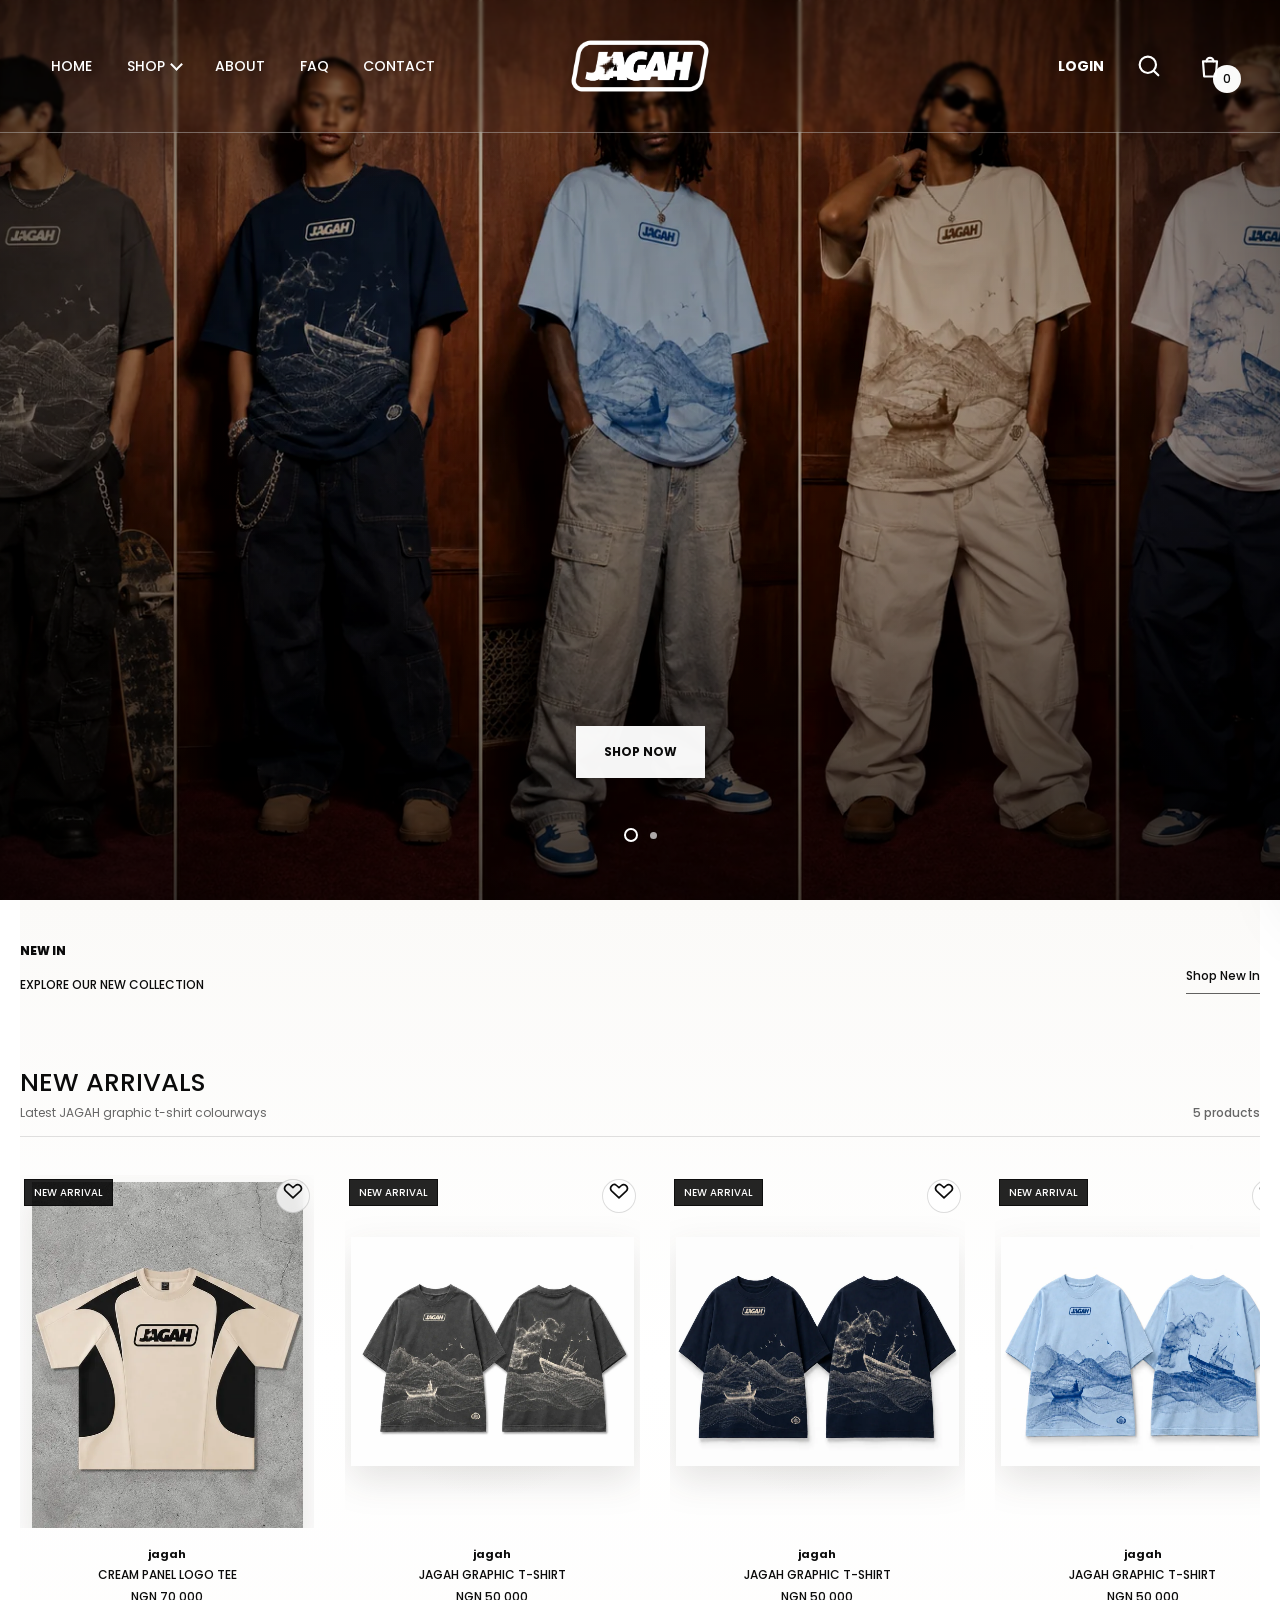
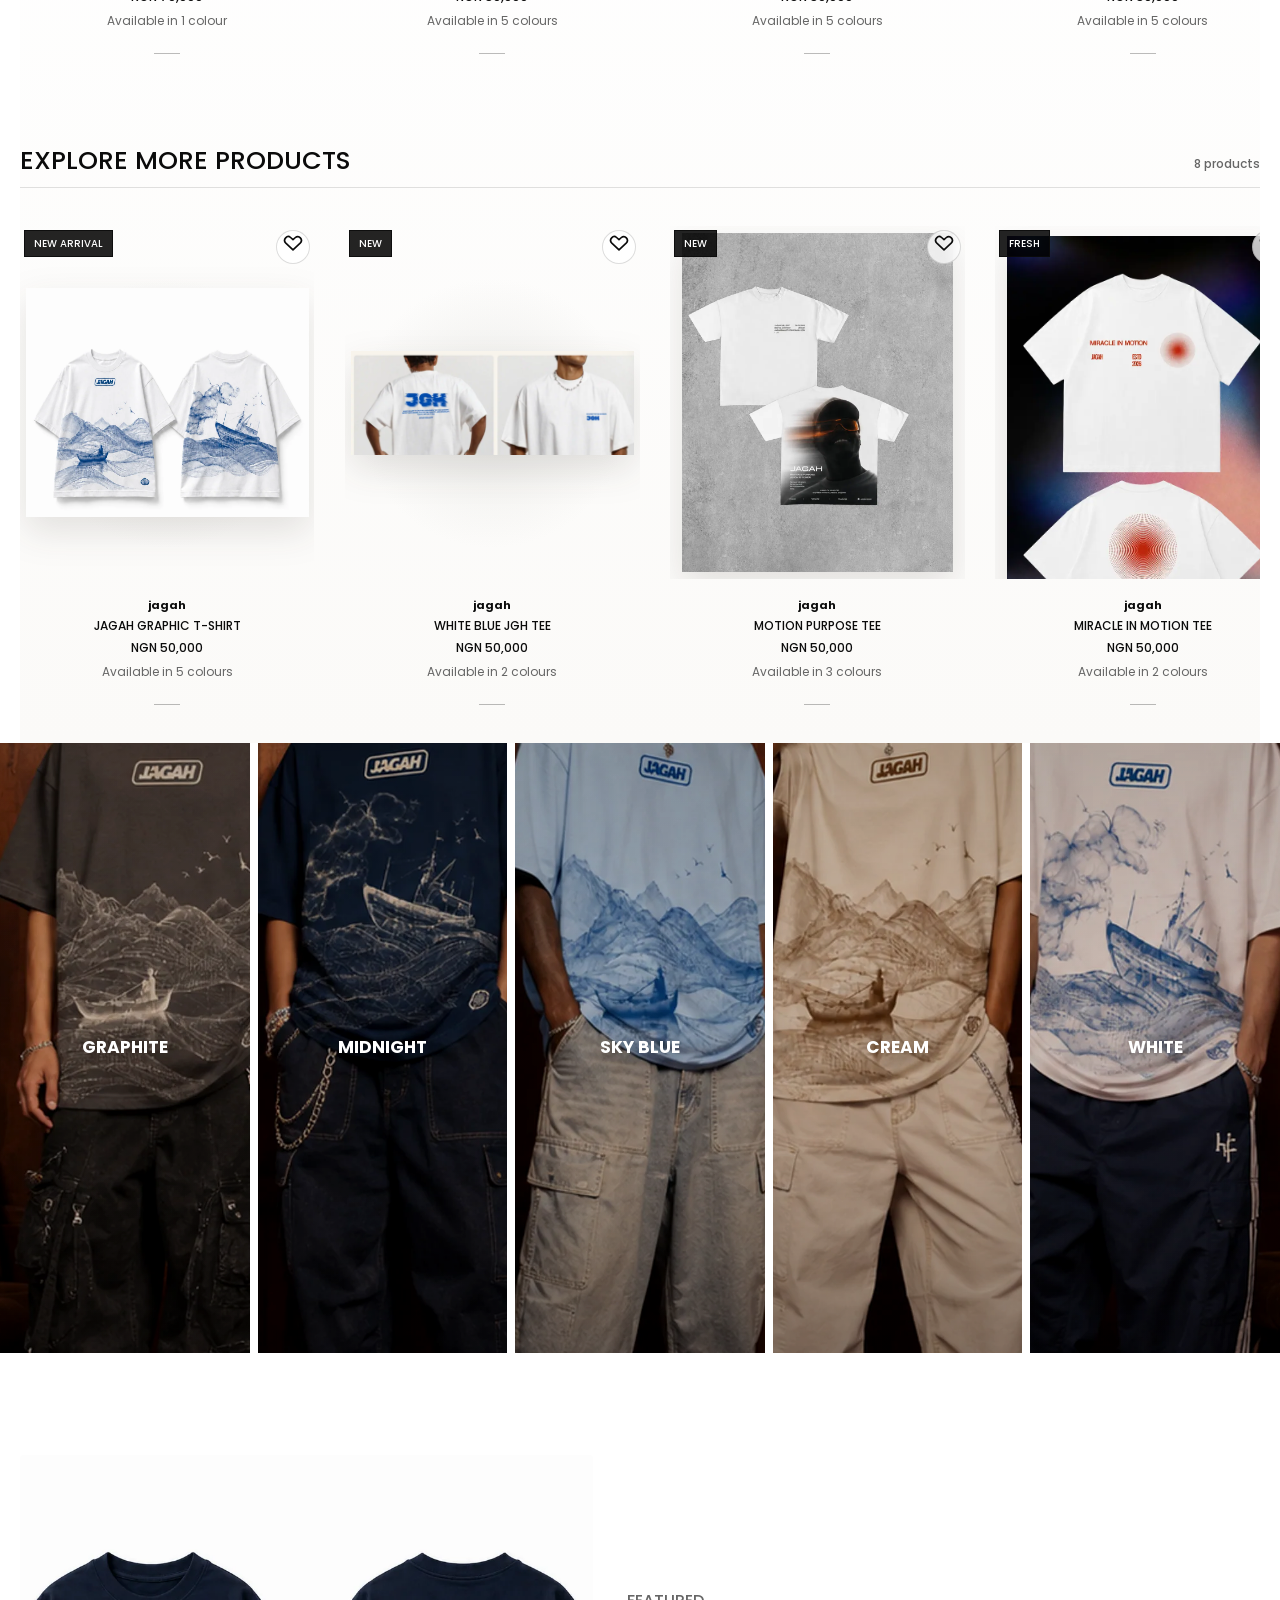
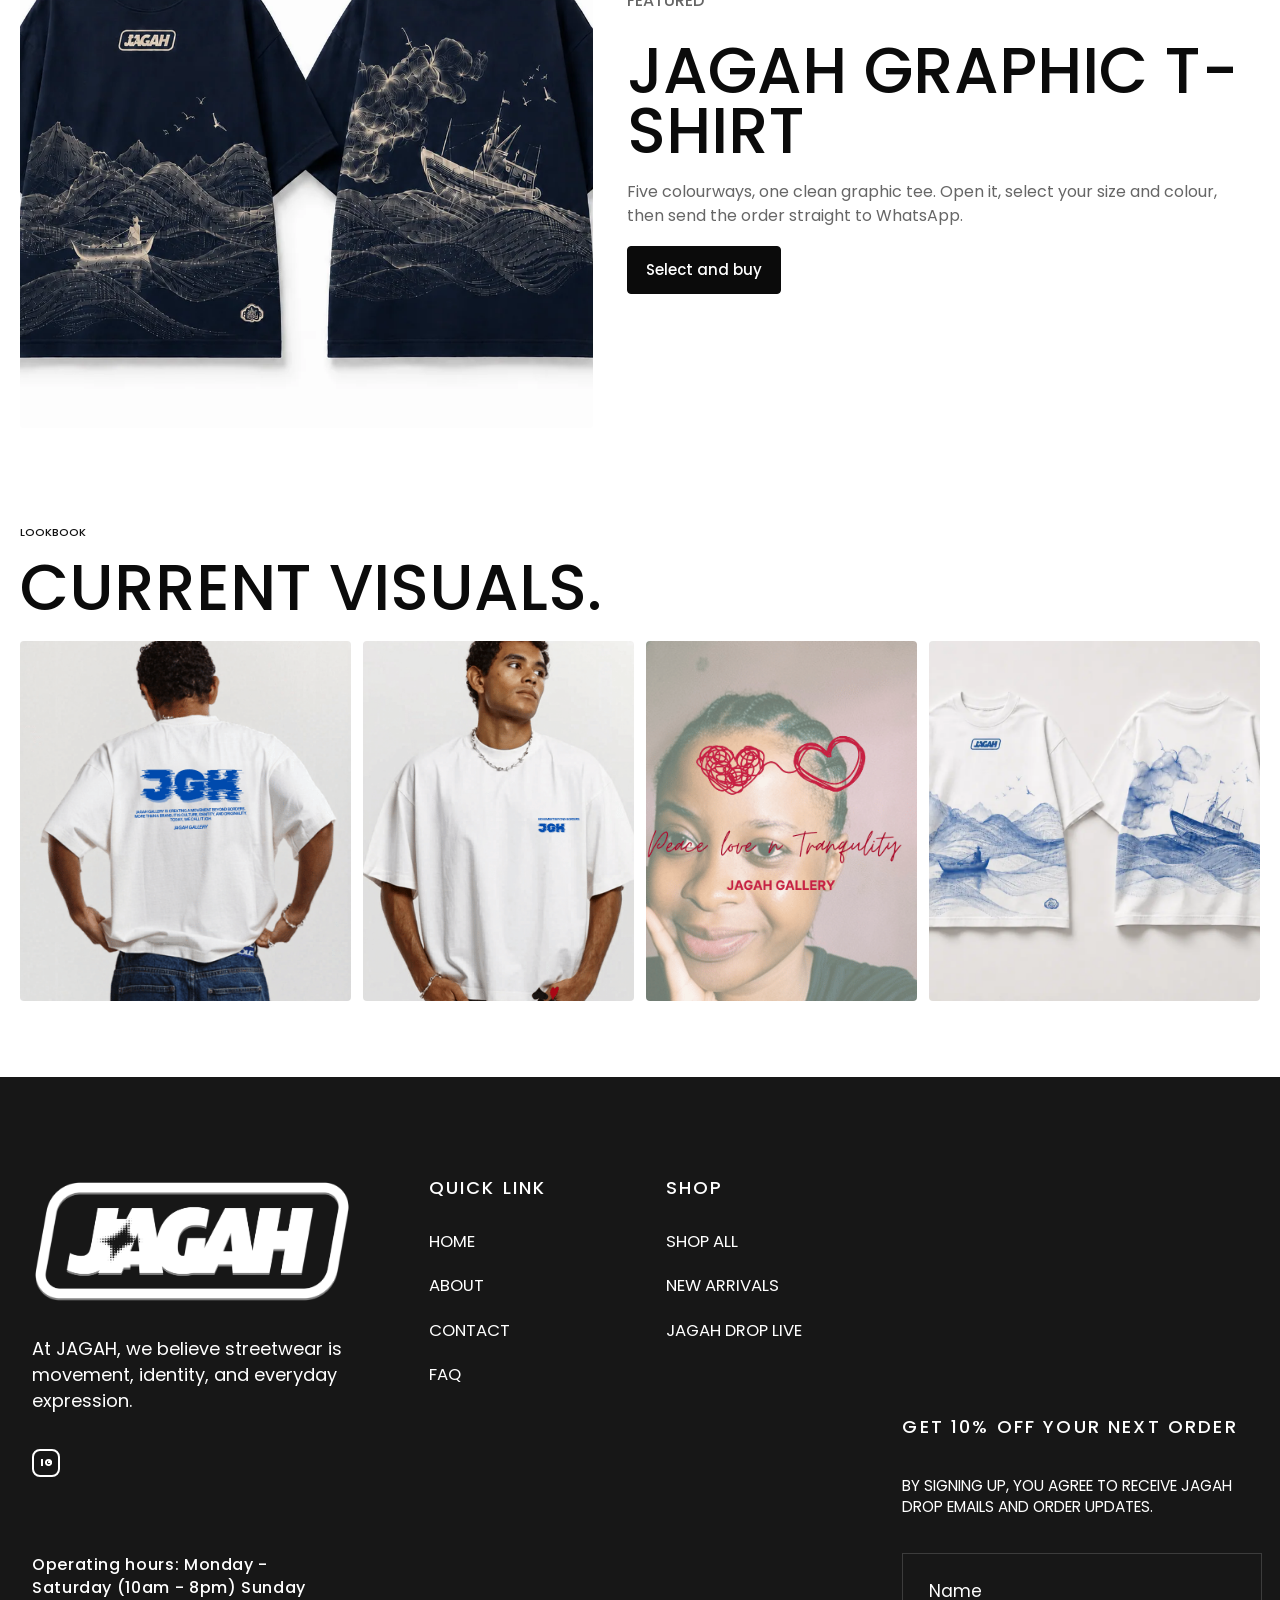
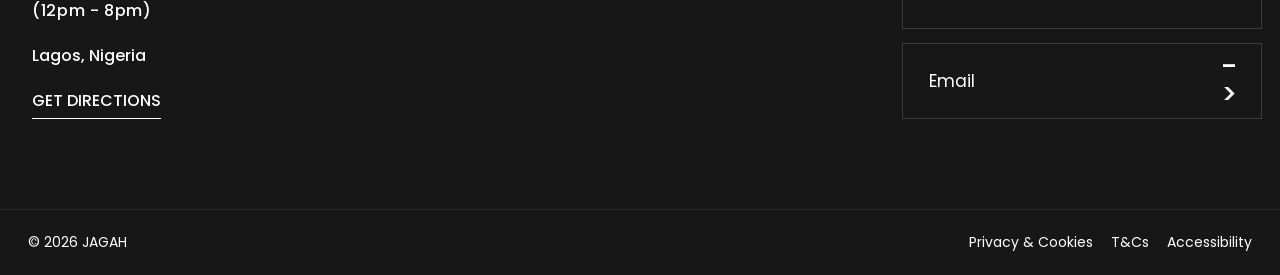
==== commit c424a633: "Add files via upload" ====
--- a/index.html
+++ b/index.html
@@ -14,18 +14,18 @@
   <link rel="preconnect" href="https://fonts.googleapis.com">
   <link rel="preconnect" href="https://fonts.gstatic.com" crossorigin>
   <link href="https://fonts.googleapis.com/css2?family=Poppins:wght@300;400;500;600&display=swap" rel="stylesheet">
-  <link rel="stylesheet" href="styles.css?v=jagah-cart-drawer">
+  <link rel="stylesheet" href="styles.css?v=jagah-new-70k-product">
 </head>
 <body>
   <a class="skip-link" href="#shop">Skip to shop</a>
 
   <header class="site-header" data-header>
-    <a class="brand-wordmark" href="#top" aria-label="JAGAH home">
+    <a class="brand-wordmark" href="index.html" aria-label="JAGAH home">
       <img src="assets/jagah-logo-transparent.png" alt="JAGAH">
     </a>
 
     <nav class="desktop-nav" aria-label="Primary navigation">
-      <a href="#top">Home</a>
+      <a href="index.html">Home</a>
       <a class="has-subnav" href="#shop">Shop</a>
       <a href="about.html">About</a>
       <a href="#support">FAQ</a>
@@ -66,7 +66,7 @@
     </div>
 
     <nav class="mobile-nav" aria-label="Mobile navigation" hidden>
-      <a href="#top">Home</a>
+      <a href="index.html">Home</a>
       <a href="#shop">Shop</a>
       <a href="about.html">About</a>
       <a href="#support">FAQ</a>
@@ -362,7 +362,7 @@
   <footer class="retail-footer jagah-footer" id="support">
     <section class="jagah-footer-grid" aria-label="JAGAH footer">
       <div class="jagah-footer-brand">
-        <a class="footer-logo" href="#top" aria-label="JAGAH home">
+        <a class="footer-logo" href="index.html" aria-label="JAGAH home">
           <img src="assets/jagah-logo-transparent.png" alt="JAGAH">
         </a>
         <p>At JAGAH, we believe streetwear is movement, identity, and everyday expression.</p>
@@ -376,7 +376,7 @@
 
       <nav class="footer-link-group" aria-label="Quick links">
         <h3>Quick link</h3>
-        <a href="#top">Home</a>
+        <a href="index.html">Home</a>
         <a href="about.html">About</a>
         <a href="#support">Contact</a>
         <a href="#support">FAQ</a>
@@ -414,7 +414,7 @@
     </div>
   </footer>
 
-  <script src="script.js?v=jagah-cart-drawer"></script>
+  <script src="script.js?v=jagah-new-70k-product"></script>
 </body>
 </html>
 
--- a/styles.css
+++ b/styles.css
@@ -1924,10 +1924,10 @@
   max-height: calc(100svh - 24px);
   overflow: auto;
   border: 1px solid var(--line);
-  border-radius: var(--radius);
+  border-radius: 0;
   padding: 0;
   color: var(--ink);
-  background: var(--paper);
+  background: var(--white);
   box-shadow: var(--shadow);
 }
 
@@ -1941,12 +1941,27 @@
   background: var(--white);
 }
 
+.checkout-dialog {
+  position: relative;
+  width: min(1180px, calc(100vw - 28px));
+  background: var(--white);
+}
+
 .dialog-close {
-  position: sticky;
-  top: 12px;
-  left: calc(100% - 54px);
-  z-index: 2;
-  margin: 12px 12px 0;
+  position: absolute;
+  top: 18px;
+  right: 18px;
+  left: auto;
+  z-index: 5;
+  margin: 0;
+  color: var(--ink);
+  background: var(--white);
+}
+
+.checkout-dialog .dialog-close:hover,
+.mini-dialog .dialog-close:hover {
+  border-color: var(--ink);
+  opacity: 1;
 }
 
 .product-detail {
@@ -2138,12 +2153,23 @@
 }
 
 .retail-add-button {
-  min-height: 48px;
-  border: 0;
-  color: var(--white);
-  background: #018849;
+  min-height: 54px;
+  border: 1px solid var(--ink);
+  border-radius: 0;
+  color: var(--ink);
+  background: var(--white);
   font-weight: 500;
-  letter-spacing: 0;
+  letter-spacing: 0.02em;
+  text-transform: uppercase;
+}
+
+.retail-buybox .button.dark.full {
+  min-height: 54px;
+  border: 1px solid var(--ink);
+  border-radius: 0;
+  color: var(--white);
+  background: var(--ink);
+  letter-spacing: 0.02em;
   text-transform: uppercase;
 }
 
@@ -2543,30 +2569,84 @@
 
 .checkout-form {
   display: grid;
-  grid-template-columns: minmax(0, 1fr) 330px;
-  gap: 24px;
-  padding: 0 24px 24px;
+  grid-template-columns: minmax(0, 1fr) minmax(340px, 430px);
+  gap: 36px;
+  padding: 62px 34px 34px;
+}
+
+.checkout-form .kicker {
+  margin: 0 0 18px;
+  color: var(--ink);
+  font-size: 13px;
+  letter-spacing: 0.12em;
+  text-transform: uppercase;
+}
+
+.checkout-form h2 {
+  max-width: 640px;
+  margin: 0 0 30px;
+  font-size: clamp(34px, 6vw, 72px);
+  font-weight: 400;
+  line-height: 0.98;
+  text-transform: uppercase;
 }
 
 .checkout-form fieldset {
   display: grid;
   gap: 12px;
   border: 1px solid var(--line);
-  border-radius: var(--radius);
-  margin: 16px 0;
-  padding: 16px;
+  border-radius: 0;
+  margin: 18px 0;
+  padding: 20px 24px 22px;
   background: var(--white);
 }
 
 .checkout-form legend {
-  padding: 0 8px;
+  padding: 0 10px;
+  color: var(--ink);
+  font-size: 22px;
   font-weight: 500;
+}
+
+.checkout-form label {
+  display: grid;
+  gap: 9px;
+  color: #4f5965;
+  font-size: 13px;
+  font-weight: 500;
+  letter-spacing: 0.03em;
+  text-transform: uppercase;
+}
+
+.checkout-form input,
+.checkout-form select {
+  min-height: 58px;
+  border-radius: 0;
+}
+
+.checkout-form .button.primary[type="submit"] {
+  min-height: 56px;
+  border-color: var(--ink);
+  border-radius: 0;
+  color: var(--white);
+  background: var(--ink);
+  letter-spacing: 0.02em;
+  text-transform: uppercase;
 }
 
 .checkout-summary {
   position: sticky;
   top: 16px;
   align-self: start;
+  border-radius: 0;
+  padding: 26px 28px;
+}
+
+.checkout-summary h3 {
+  margin: 0 0 20px;
+  font-size: 28px;
+  font-weight: 400;
+  line-height: 1.15;
 }
 
 .summary-item,
@@ -2580,9 +2660,43 @@
   padding-bottom: 10px;
 }
 
+.checkout-summary .summary-item {
+  grid-template-columns: 92px minmax(0, 1fr) auto;
+  padding: 18px 0;
+}
+
 .summary-item img,
 .saved-row img {
   height: 68px;
+}
+
+.checkout-summary .summary-item img {
+  height: 92px;
+  border-radius: 0;
+  object-fit: contain;
+  background: #f5f5f5;
+}
+
+.checkout-summary .summary-item strong {
+  font-size: 18px;
+  line-height: 1.3;
+}
+
+.checkout-summary .summary-item small {
+  color: var(--ink);
+  font-size: 14px;
+}
+
+.checkout-summary .summary-row {
+  padding-block: 7px;
+  color: var(--muted);
+  font-size: 18px;
+}
+
+.checkout-summary .summary-row.total {
+  margin-top: 10px;
+  padding-top: 18px;
+  font-size: 22px;
 }
 
 .mini-dialog {
@@ -3834,6 +3948,51 @@
 }
 
 @media (max-width: 720px) {
+  .checkout-dialog {
+    width: min(100vw - 18px, 680px);
+  }
+
+  .dialog-close {
+    top: 12px;
+    right: 12px;
+  }
+
+  .checkout-form {
+    gap: 22px;
+    padding: 58px 16px 18px;
+  }
+
+  .checkout-form h2 {
+    max-width: 330px;
+    margin-bottom: 22px;
+    font-size: 34px;
+    line-height: 1;
+  }
+
+  .checkout-form fieldset {
+    padding: 16px;
+  }
+
+  .checkout-form legend {
+    font-size: 18px;
+  }
+
+  .checkout-summary {
+    padding: 18px;
+  }
+
+  .checkout-summary .summary-item {
+    grid-template-columns: 74px minmax(0, 1fr);
+  }
+
+  .checkout-summary .summary-item > strong {
+    grid-column: 2;
+  }
+
+  .checkout-summary .summary-item img {
+    height: 74px;
+  }
+
   .standalone-product-view .product-gallery-retail {
     grid-template-columns: 1fr;
   }
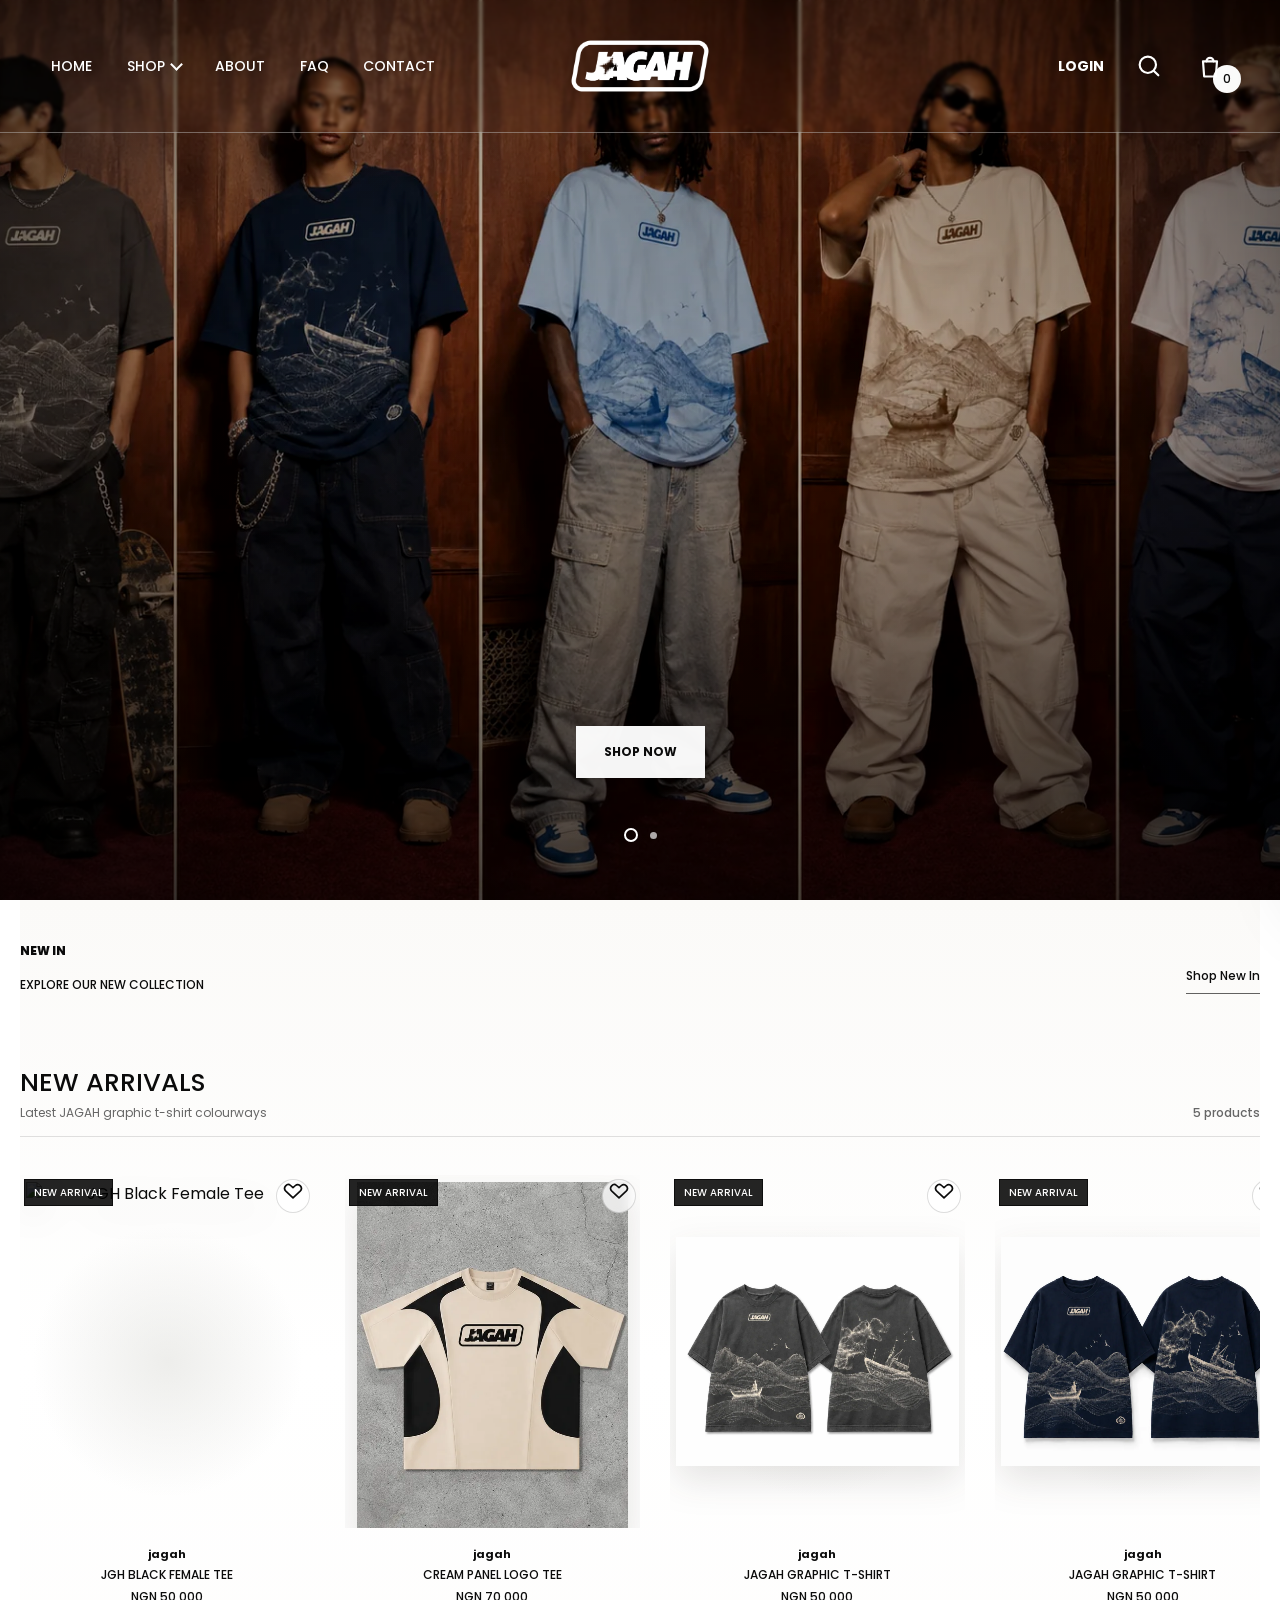
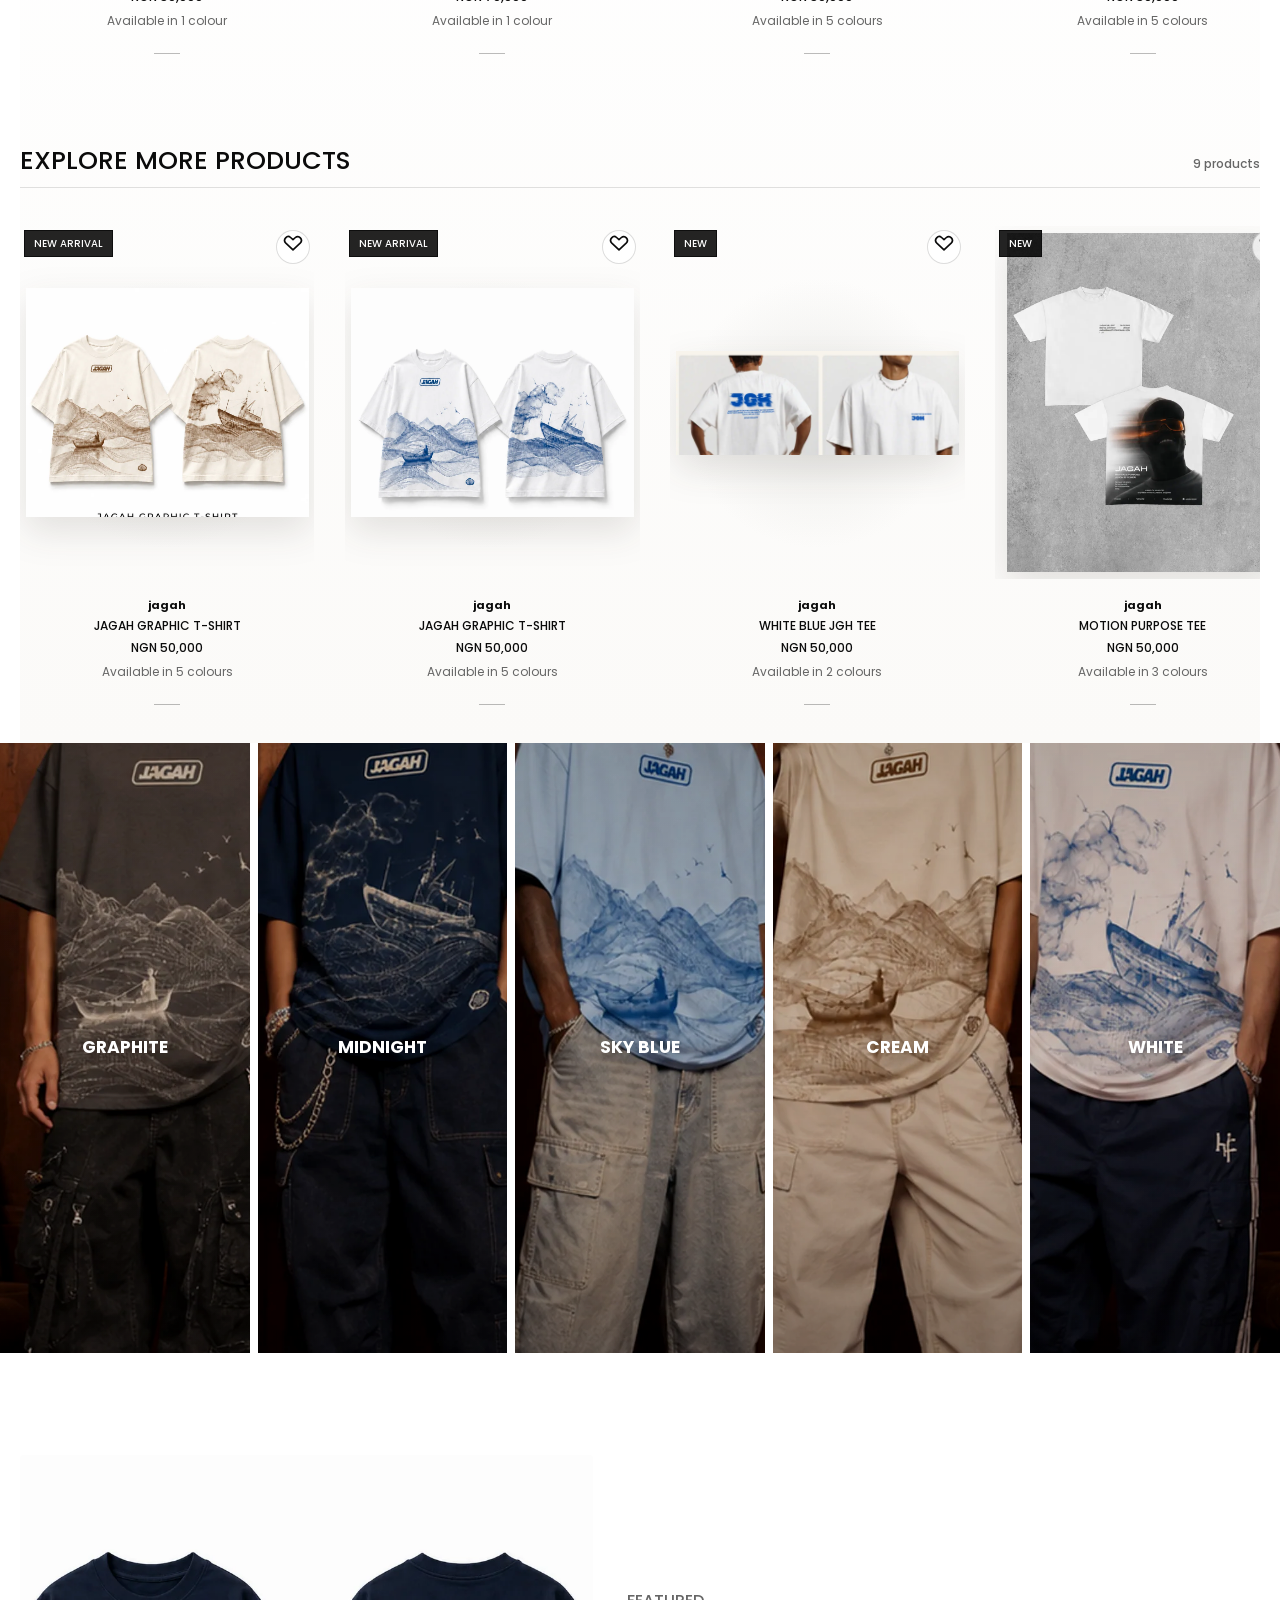
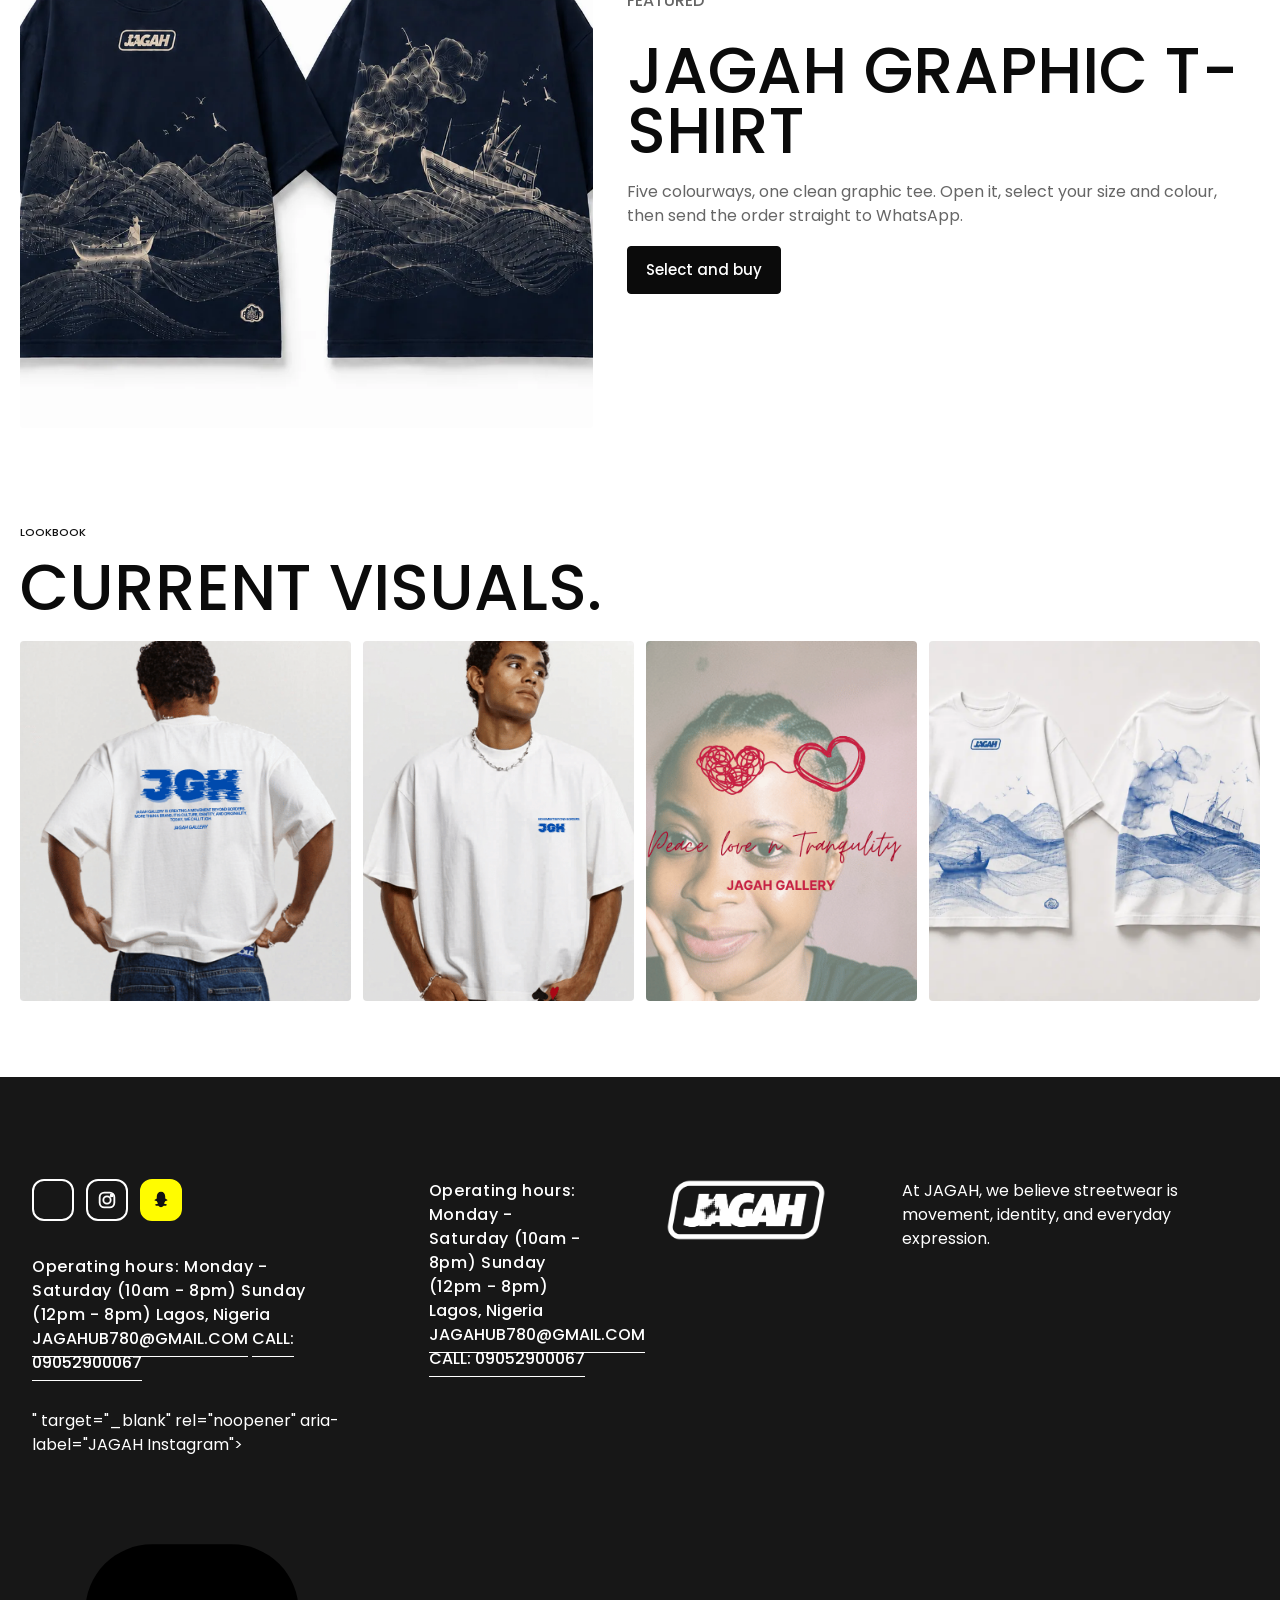
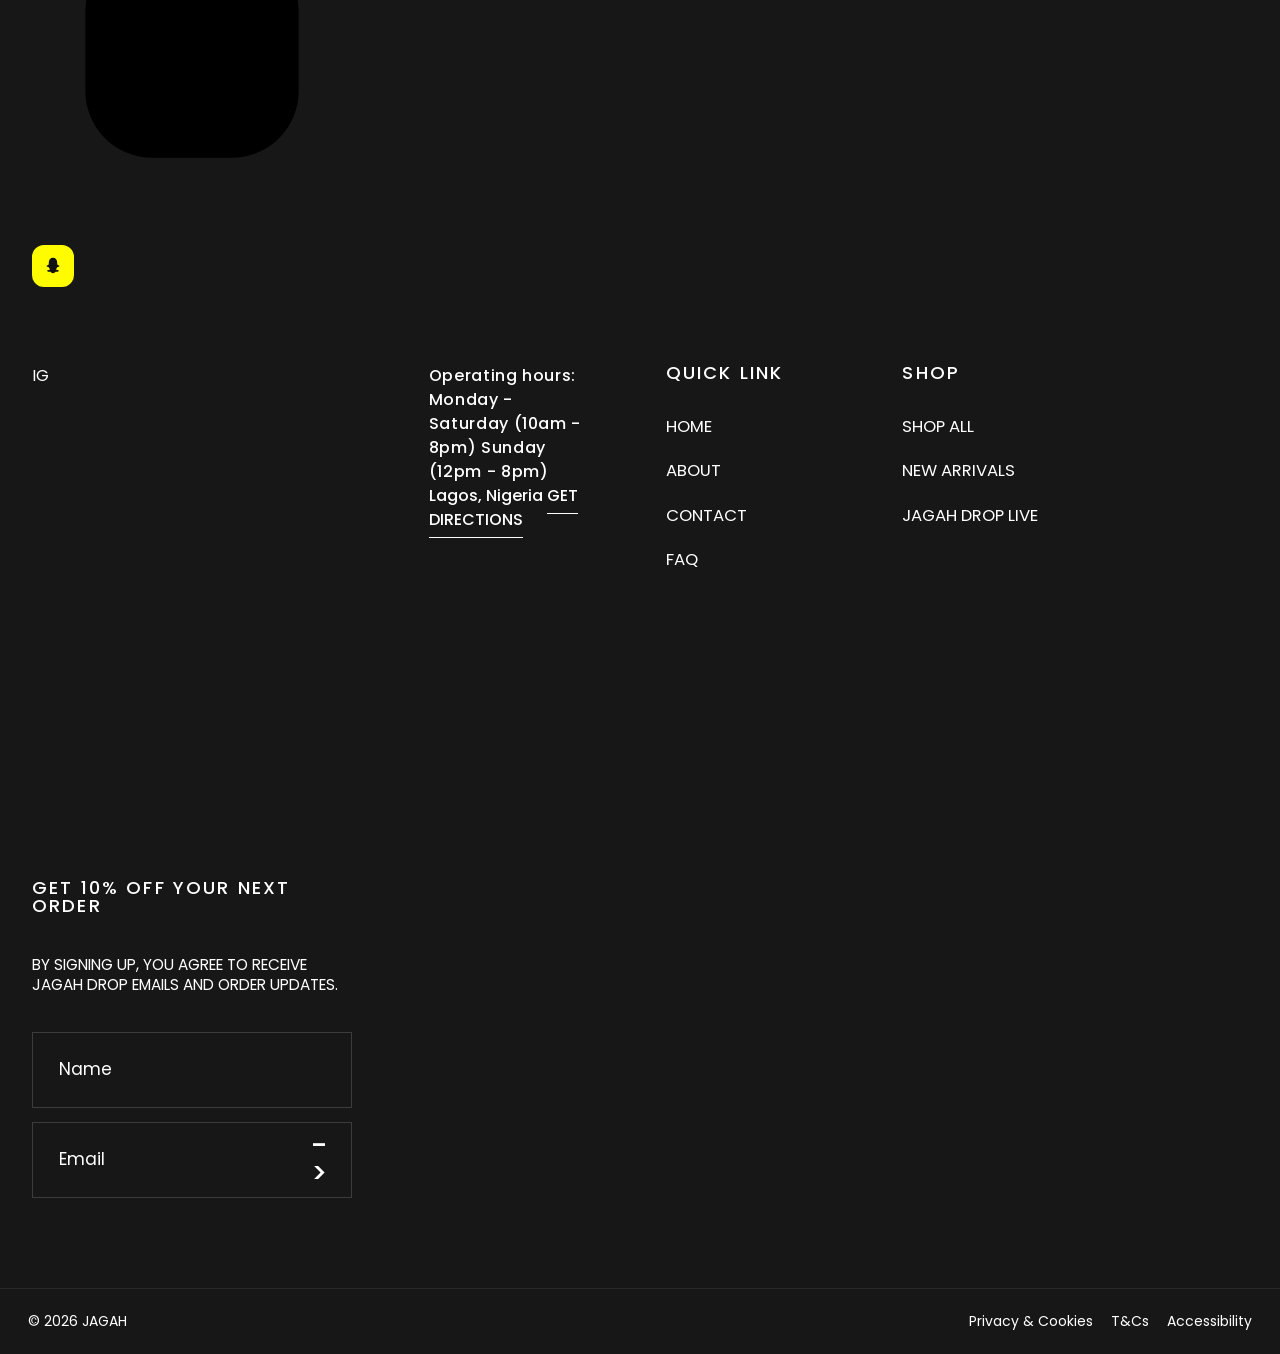
==== commit b101ad2b: "Add files via upload" ====
--- a/index.html
+++ b/index.html
@@ -263,7 +263,7 @@
         <img src="assets/jagah-white-blue-tide-gallery-tee.webp" alt="JAGAH white blue tide gallery tee" loading="lazy">
       </div>
     </section>
-
+
   </main>
 
   <aside class="bag-drawer" data-bag-drawer aria-hidden="true" aria-labelledby="bag-title">
@@ -362,7 +362,49 @@
   <footer class="retail-footer jagah-footer" id="support">
     <section class="jagah-footer-grid" aria-label="JAGAH footer">
       <div class="jagah-footer-brand">
-        <a class="footer-logo" href="index.html" aria-label="JAGAH home">
+        <div class="footer-socials" aria-label="JAGAH social links">
+  <a class="social-icon instagram-icon" href="<div class="footer-socials" aria-label="JAGAH social links">
+  <a class="social-icon instagram-icon" href="https://www.instagram.com/jagahhub/" target="_blank" rel="noopener" aria-label="JAGAH Instagram">
+    <svg viewBox="0 0 24 24" aria-hidden="true">
+      <rect x="4" y="4" width="16" height="16" rx="5"></rect>
+      <circle cx="12" cy="12" r="4"></circle>
+      <circle cx="17" cy="7" r="1"></circle>
+    </svg>
+  </a>
+
+  <a class="social-icon snapchat-icon" href="https://www.snapchat.com/add/tsjagah" target="_blank" rel="noopener" aria-label="JAGAH Snapchat">
+    <svg viewBox="0 0 24 24" aria-hidden="true">
+      <path d="M12 3c3 0 4.6 2.3 4.6 5.2v2.1l2.2 1.3c.4.2.3.8-.1 1l-2.2.8c-.2.9-.6 1.6-1.3 2.3.9.5 1.8.7 2.7.8.5.1.6.8.2 1.1-1 .8-2.2.8-3.2.8-.8.9-1.8 1.6-2.9 1.6s-2.1-.7-2.9-1.6c-1 0-2.2 0-3.2-.8-.4-.3-.3-1 .2-1.1.9-.1 1.8-.3 2.7-.8-.7-.7-1.1-1.4-1.3-2.3l-2.2-.8c-.4-.2-.5-.8-.1-1l2.2-1.3V8.2C7.4 5.3 9 3 12 3Z"></path>
+    </svg>
+  </a>
+</div>
+
+<div class="footer-address">
+  <strong>Operating hours: Monday - Saturday (10am - 8pm) Sunday (12pm - 8pm)</strong>
+  <span>Lagos, Nigeria</span>
+  <a class="footer-contact-link" href="mailto:jagahub780@gmail.com">jagahub780@gmail.com</a>
+  <a class="footer-contact-link" href="tel:+2349052900067">Call: 09052900067</a>
+</div>" target="_blank" rel="noopener" aria-label="JAGAH Instagram">
+    <svg viewBox="0 0 24 24" aria-hidden="true">
+      <rect x="4" y="4" width="16" height="16" rx="5"></rect>
+      <circle cx="12" cy="12" r="4"></circle>
+      <circle cx="17" cy="7" r="1"></circle>
+    </svg>
+  </a>
+
+  <a class="social-icon snapchat-icon" href="https://www.snapchat.com/add/YOUR_SNAP_USERNAME" target="_blank" rel="noopener" aria-label="JAGAH Snapchat">
+    <svg viewBox="0 0 24 24" aria-hidden="true">
+      <path d="M12 3c3 0 4.6 2.3 4.6 5.2v2.1l2.2 1.3c.4.2.3.8-.1 1l-2.2.8c-.2.9-.6 1.6-1.3 2.3.9.5 1.8.7 2.7.8.5.1.6.8.2 1.1-1 .8-2.2.8-3.2.8-.8.9-1.8 1.6-2.9 1.6s-2.1-.7-2.9-1.6c-1 0-2.2 0-3.2-.8-.4-.3-.3-1 .2-1.1.9-.1 1.8-.3 2.7-.8-.7-.7-1.1-1.4-1.3-2.3l-2.2-.8c-.4-.2-.5-.8-.1-1l2.2-1.3V8.2C7.4 5.3 9 3 12 3Z"></path>
+    </svg>
+  </a>
+</div>
+
+<div class="footer-address">
+  <strong>Operating hours: Monday - Saturday (10am - 8pm) Sunday (12pm - 8pm)</strong>
+  <span>Lagos, Nigeria</span>
+  <a class="footer-contact-link" href="mailto:jagahub780@gmail.com">jagahub780@gmail.com</a>
+  <a class="footer-contact-link" href="tel:+2349052900067">Call: 09052900067</a>
+</div>
           <img src="assets/jagah-logo-transparent.png" alt="JAGAH">
         </a>
         <p>At JAGAH, we believe streetwear is movement, identity, and everyday expression.</p>
@@ -417,7 +459,7 @@
   <script src="script.js?v=jagah-new-70k-product"></script>
 </body>
 </html>
-
-
-
-
+
+
+
+
--- a/styles.css
+++ b/styles.css
@@ -3052,17 +3052,53 @@
   line-height: 1.45;
 }
 
-.instagram-link {
+.footer-socials {
+  display: flex;
+  align-items: center;
+  gap: 12px;
+}
+
+.social-icon {
   display: inline-grid;
-  width: 28px;
-  height: 28px;
+  width: 42px;
+  height: 42px;
   place-items: center;
   border: 2px solid currentColor;
-  border-radius: 8px;
-  color: var(--white);
-  font-size: 10px;
-  font-weight: 800;
-  line-height: 1;
+  border-radius: 12px;
+  color: var(--white);
+  text-decoration: none;
+  transition: opacity 180ms ease, transform 180ms ease;
+}
+
+.social-icon svg {
+  width: 22px;
+  height: 22px;
+}
+
+.instagram-icon svg {
+  fill: none;
+  stroke: currentColor;
+  stroke-width: 2;
+}
+
+.snapchat-icon {
+  color: #111;
+  border-color: #fffc00;
+  background: #fffc00;
+}
+
+.snapchat-icon svg {
+  fill: currentColor;
+}
+
+.social-icon:hover {
+  opacity: 0.75;
+  transform: translateY(-2px);
+}
+
+.footer-contact-link {
+  text-transform: none;
+}
 }
 
 .footer-address {
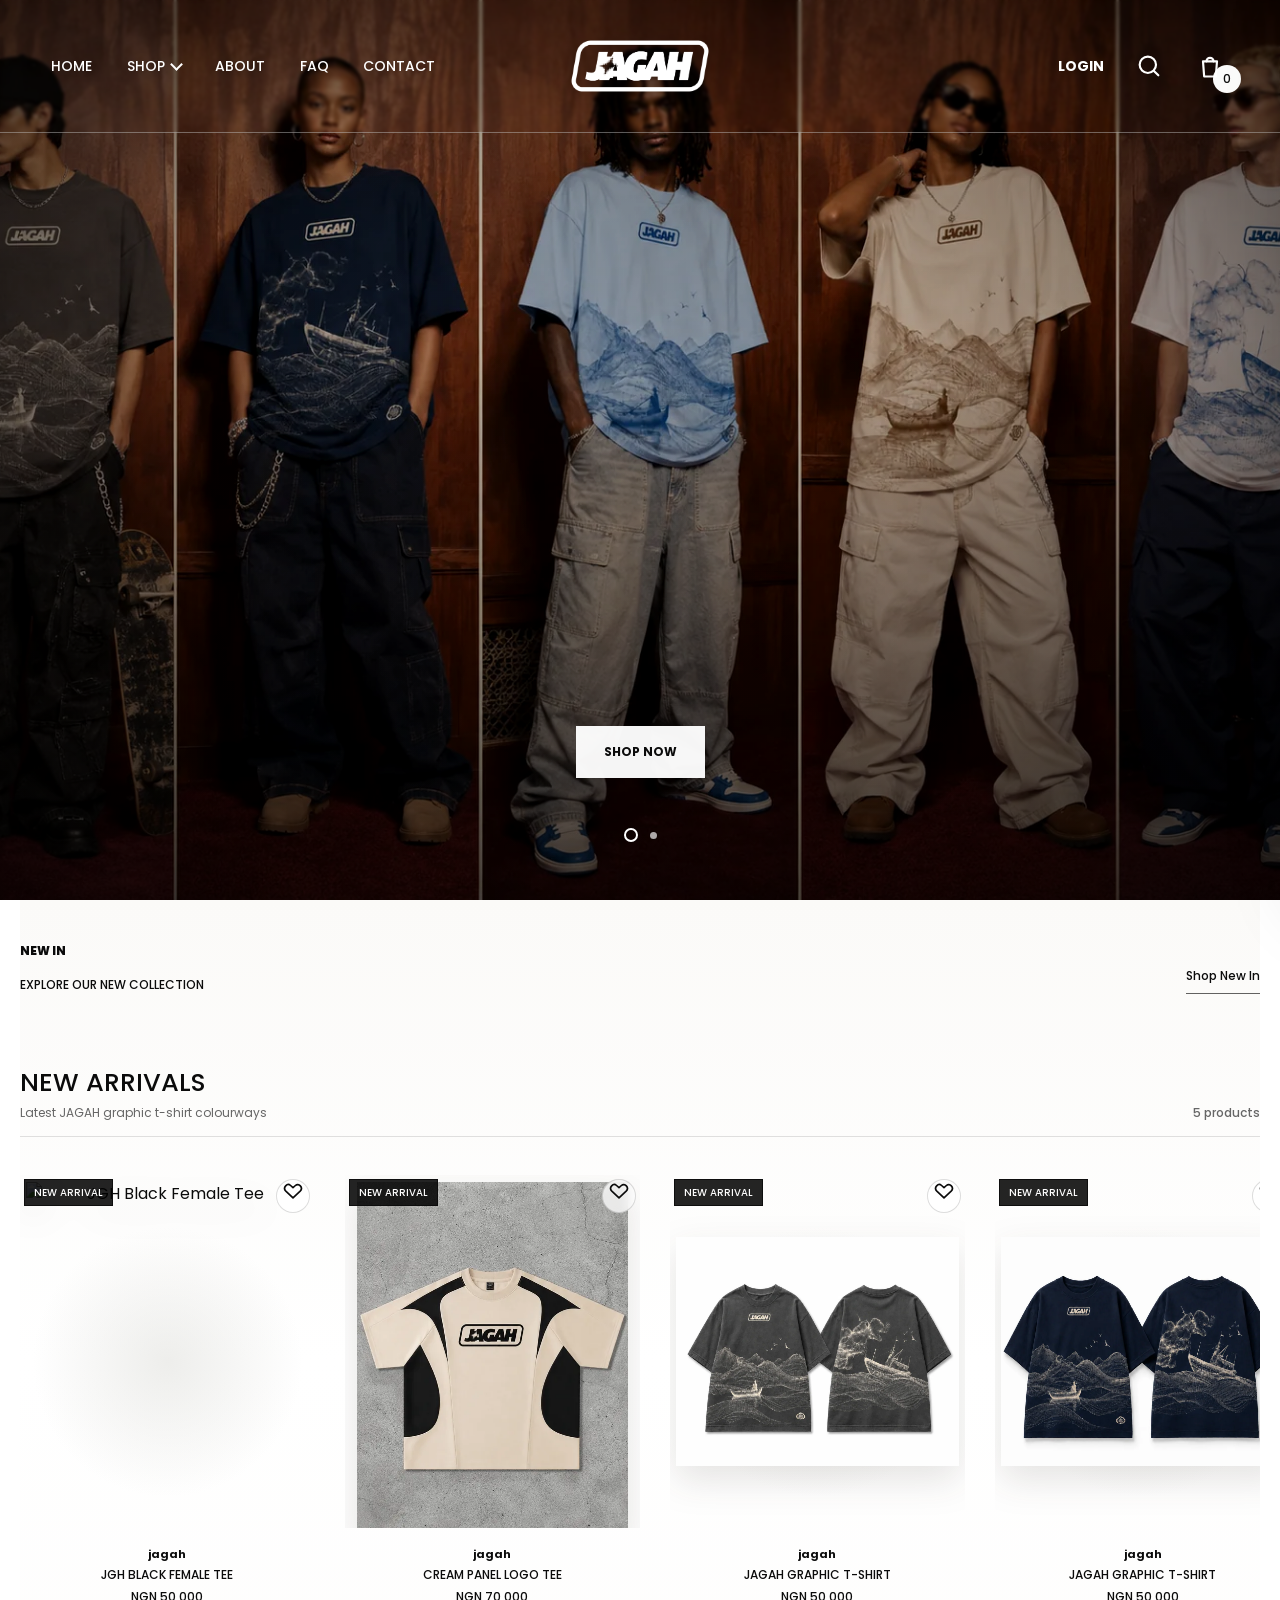
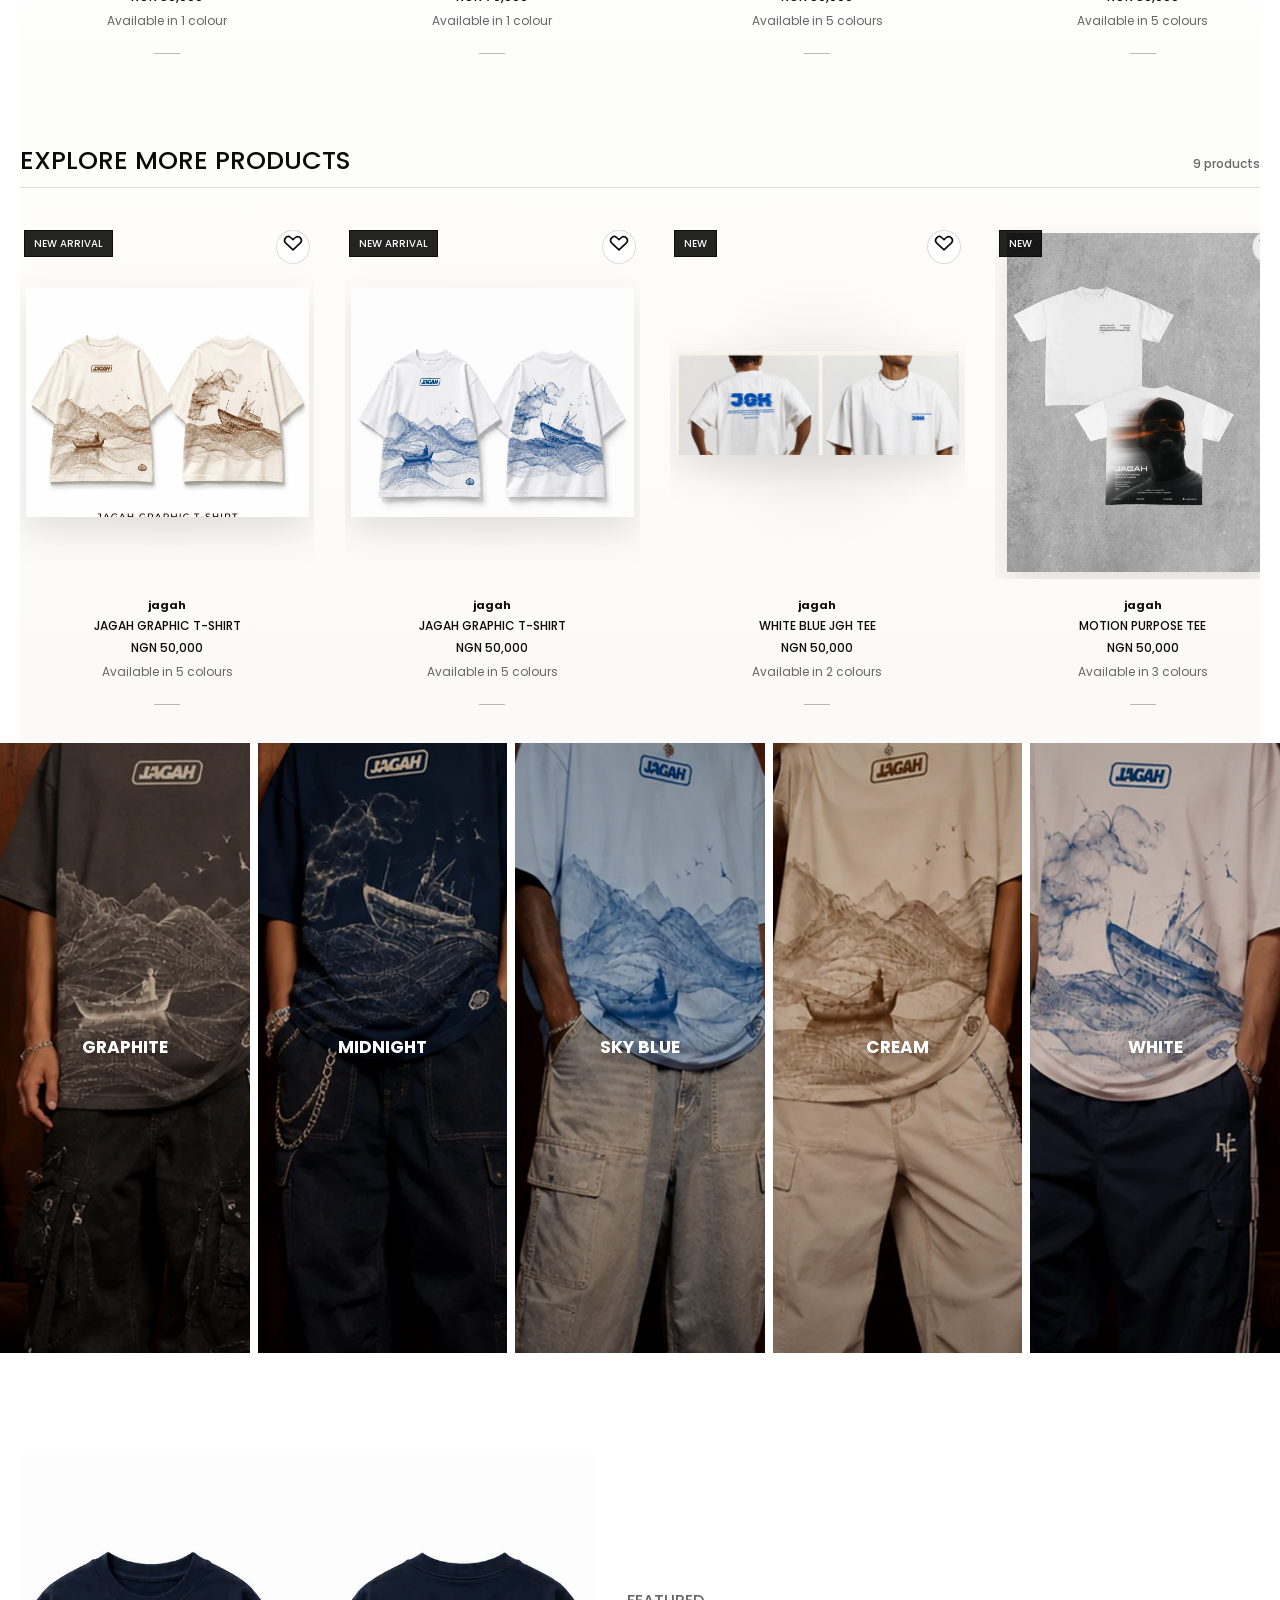
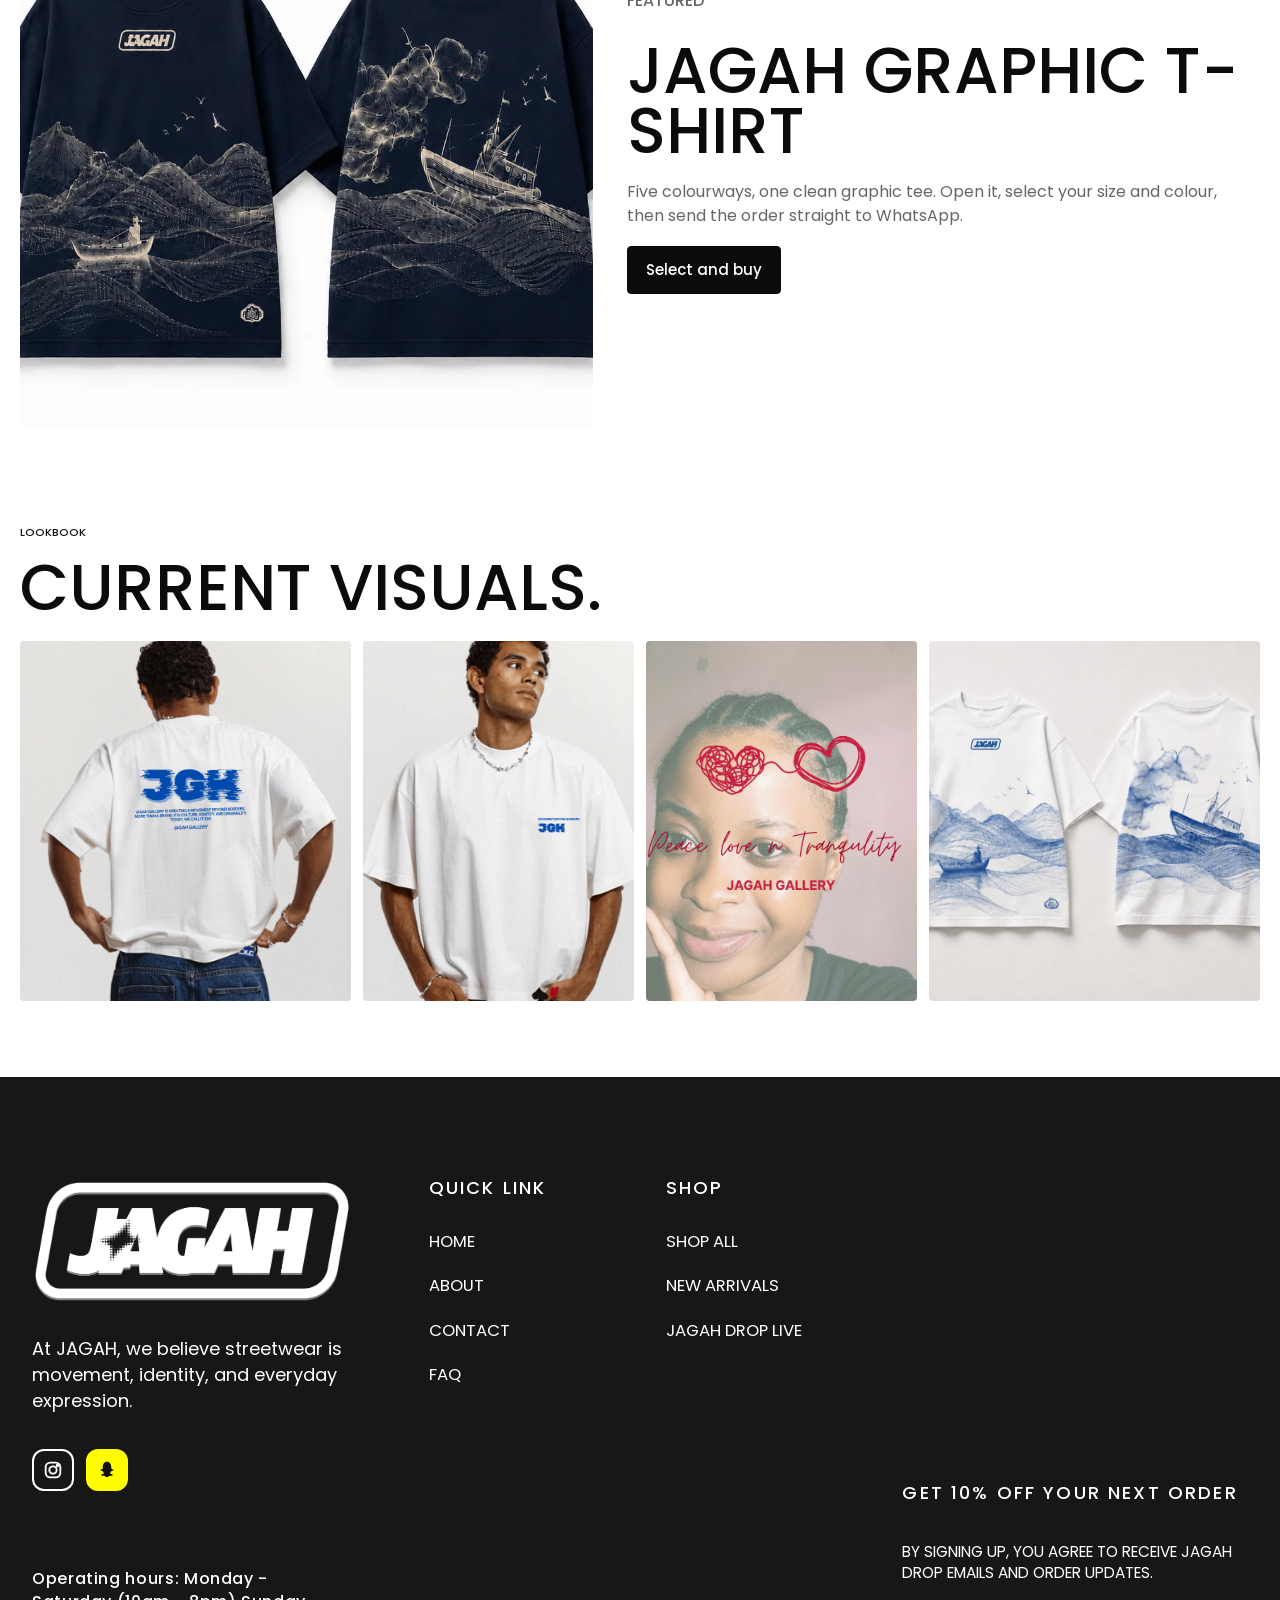
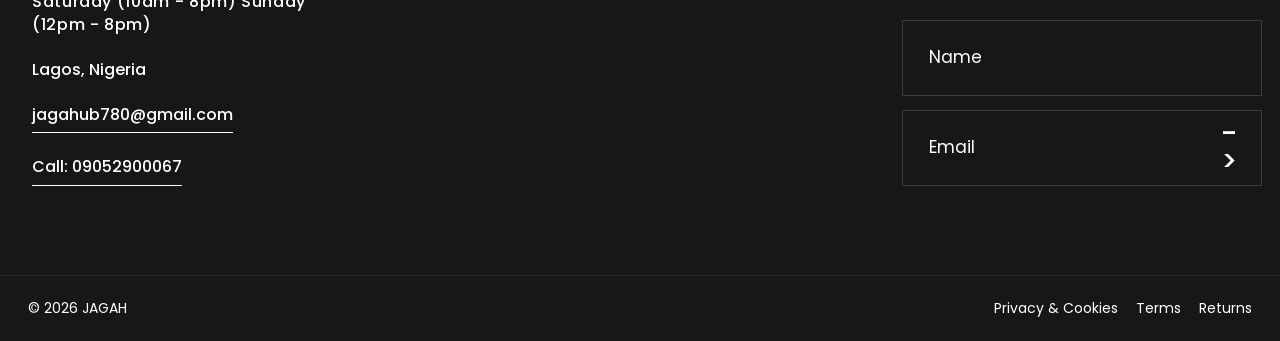
==== commit a43193b2: "Add files via upload" ====
--- a/index.html
+++ b/index.html
@@ -28,7 +28,7 @@
       <a href="index.html">Home</a>
       <a class="has-subnav" href="#shop">Shop</a>
       <a href="about.html">About</a>
-      <a href="#support">FAQ</a>
+      <a href="faq.html">FAQ</a>
       <a href="#support">Contact</a>
     </nav>
 
@@ -69,7 +69,7 @@
       <a href="index.html">Home</a>
       <a href="#shop">Shop</a>
       <a href="about.html">About</a>
-      <a href="#support">FAQ</a>
+      <a href="faq.html">FAQ</a>
       <a href="#support">Contact</a>
     </nav>
   </header>
@@ -362,57 +362,29 @@
   <footer class="retail-footer jagah-footer" id="support">
     <section class="jagah-footer-grid" aria-label="JAGAH footer">
       <div class="jagah-footer-brand">
-        <div class="footer-socials" aria-label="JAGAH social links">
-  <a class="social-icon instagram-icon" href="<div class="footer-socials" aria-label="JAGAH social links">
-  <a class="social-icon instagram-icon" href="https://www.instagram.com/jagahhub/" target="_blank" rel="noopener" aria-label="JAGAH Instagram">
-    <svg viewBox="0 0 24 24" aria-hidden="true">
-      <rect x="4" y="4" width="16" height="16" rx="5"></rect>
-      <circle cx="12" cy="12" r="4"></circle>
-      <circle cx="17" cy="7" r="1"></circle>
-    </svg>
-  </a>
-
-  <a class="social-icon snapchat-icon" href="https://www.snapchat.com/add/tsjagah" target="_blank" rel="noopener" aria-label="JAGAH Snapchat">
-    <svg viewBox="0 0 24 24" aria-hidden="true">
-      <path d="M12 3c3 0 4.6 2.3 4.6 5.2v2.1l2.2 1.3c.4.2.3.8-.1 1l-2.2.8c-.2.9-.6 1.6-1.3 2.3.9.5 1.8.7 2.7.8.5.1.6.8.2 1.1-1 .8-2.2.8-3.2.8-.8.9-1.8 1.6-2.9 1.6s-2.1-.7-2.9-1.6c-1 0-2.2 0-3.2-.8-.4-.3-.3-1 .2-1.1.9-.1 1.8-.3 2.7-.8-.7-.7-1.1-1.4-1.3-2.3l-2.2-.8c-.4-.2-.5-.8-.1-1l2.2-1.3V8.2C7.4 5.3 9 3 12 3Z"></path>
-    </svg>
-  </a>
-</div>
-
-<div class="footer-address">
-  <strong>Operating hours: Monday - Saturday (10am - 8pm) Sunday (12pm - 8pm)</strong>
-  <span>Lagos, Nigeria</span>
-  <a class="footer-contact-link" href="mailto:jagahub780@gmail.com">jagahub780@gmail.com</a>
-  <a class="footer-contact-link" href="tel:+2349052900067">Call: 09052900067</a>
-</div>" target="_blank" rel="noopener" aria-label="JAGAH Instagram">
-    <svg viewBox="0 0 24 24" aria-hidden="true">
-      <rect x="4" y="4" width="16" height="16" rx="5"></rect>
-      <circle cx="12" cy="12" r="4"></circle>
-      <circle cx="17" cy="7" r="1"></circle>
-    </svg>
-  </a>
-
-  <a class="social-icon snapchat-icon" href="https://www.snapchat.com/add/YOUR_SNAP_USERNAME" target="_blank" rel="noopener" aria-label="JAGAH Snapchat">
-    <svg viewBox="0 0 24 24" aria-hidden="true">
-      <path d="M12 3c3 0 4.6 2.3 4.6 5.2v2.1l2.2 1.3c.4.2.3.8-.1 1l-2.2.8c-.2.9-.6 1.6-1.3 2.3.9.5 1.8.7 2.7.8.5.1.6.8.2 1.1-1 .8-2.2.8-3.2.8-.8.9-1.8 1.6-2.9 1.6s-2.1-.7-2.9-1.6c-1 0-2.2 0-3.2-.8-.4-.3-.3-1 .2-1.1.9-.1 1.8-.3 2.7-.8-.7-.7-1.1-1.4-1.3-2.3l-2.2-.8c-.4-.2-.5-.8-.1-1l2.2-1.3V8.2C7.4 5.3 9 3 12 3Z"></path>
-    </svg>
-  </a>
-</div>
-
-<div class="footer-address">
-  <strong>Operating hours: Monday - Saturday (10am - 8pm) Sunday (12pm - 8pm)</strong>
-  <span>Lagos, Nigeria</span>
-  <a class="footer-contact-link" href="mailto:jagahub780@gmail.com">jagahub780@gmail.com</a>
-  <a class="footer-contact-link" href="tel:+2349052900067">Call: 09052900067</a>
-</div>
+        <a class="footer-logo" href="index.html" aria-label="JAGAH home">
           <img src="assets/jagah-logo-transparent.png" alt="JAGAH">
         </a>
         <p>At JAGAH, we believe streetwear is movement, identity, and everyday expression.</p>
-        <a class="instagram-link" href="#support" aria-label="JAGAH Instagram">IG</a>
+        <div class="footer-socials" aria-label="JAGAH social links">
+          <a class="social-icon instagram-icon" href="https://www.instagram.com/jagahhub/" target="_blank" rel="noopener noreferrer" aria-label="JAGAH on Instagram">
+            <svg viewBox="0 0 24 24" aria-hidden="true">
+              <rect x="4" y="4" width="16" height="16" rx="5"></rect>
+              <circle cx="12" cy="12" r="4"></circle>
+              <circle cx="17" cy="7" r="1"></circle>
+            </svg>
+          </a>
+          <a class="social-icon snapchat-icon" href="https://www.snapchat.com/add/tsjagah" target="_blank" rel="noopener noreferrer" aria-label="JAGAH on Snapchat">
+            <svg viewBox="0 0 24 24" aria-hidden="true">
+              <path d="M12 3c3 0 4.6 2.3 4.6 5.2v2.1l2.2 1.3c.4.2.3.8-.1 1l-2.2.8c-.2.9-.6 1.6-1.3 2.3.9.5 1.8.7 2.7.8.5.1.6.8.2 1.1-1 .8-2.2.8-3.2.8-.8.9-1.8 1.6-2.9 1.6s-2.1-.7-2.9-1.6c-1 0-2.2 0-3.2-.8-.4-.3-.3-1 .2-1.1.9-.1 1.8-.3 2.7-.8-.7-.7-1.1-1.4-1.3-2.3l-2.2-.8c-.4-.2-.5-.8-.1-1l2.2-1.3V8.2C7.4 5.3 9 3 12 3Z"></path>
+            </svg>
+          </a>
+        </div>
         <div class="footer-address">
           <strong>Operating hours: Monday - Saturday (10am - 8pm) Sunday (12pm - 8pm)</strong>
           <span>Lagos, Nigeria</span>
-          <a href="#support">Get directions</a>
+          <a class="footer-contact-link" href="mailto:jagahub780@gmail.com">jagahub780@gmail.com</a>
+          <a class="footer-contact-link" href="tel:+2349052900067">Call: 09052900067</a>
         </div>
       </div>
 
@@ -420,8 +392,8 @@
         <h3>Quick link</h3>
         <a href="index.html">Home</a>
         <a href="about.html">About</a>
-        <a href="#support">Contact</a>
-        <a href="#support">FAQ</a>
+        <a href="mailto:jagahub780@gmail.com">Contact</a>
+        <a href="faq.html">FAQ</a>
       </nav>
 
       <nav class="footer-link-group" aria-label="Shop links">
@@ -449,9 +421,9 @@
     <div class="footer-bottom">
       <span>&copy; 2026 JAGAH</span>
       <div>
-        <a href="#support">Privacy & Cookies</a>
-        <a href="#support">T&Cs</a>
-        <a href="#support">Accessibility</a>
+        <a href="privacy.html">Privacy & Cookies</a>
+        <a href="terms.html">Terms</a>
+        <a href="returns.html">Returns</a>
       </div>
     </div>
   </footer>
@@ -460,6 +432,3 @@
 </body>
 </html>
 
-
-
-
--- a/styles.css
+++ b/styles.css
@@ -3096,9 +3096,8 @@
   transform: translateY(-2px);
 }
 
-.footer-contact-link {
+.footer-address .footer-contact-link {
   text-transform: none;
-}
 }
 
 .footer-address {
@@ -4137,3 +4136,190 @@
 .product-body :is(h1, h2, strong, b) {
   font-weight: 400;
 }
+
+/* Legal and customer-care pages */
+.policy-body {
+  min-height: 100vh;
+  color: #171717;
+  background: #f7f5f0;
+}
+
+.policy-header {
+  position: sticky;
+  z-index: 20;
+  top: 0;
+  display: flex;
+  min-height: 82px;
+  align-items: center;
+  justify-content: space-between;
+  gap: 28px;
+  border-bottom: 1px solid rgba(17, 17, 17, 0.12);
+  padding: 14px clamp(20px, 5vw, 72px);
+  background: rgba(247, 245, 240, 0.96);
+  backdrop-filter: blur(12px);
+}
+
+.policy-header-logo {
+  display: inline-flex;
+  width: 138px;
+}
+
+.policy-header-logo img {
+  width: 100%;
+  height: auto;
+  filter: invert(1);
+}
+
+.policy-header nav,
+.policy-footer nav {
+  display: flex;
+  flex-wrap: wrap;
+  justify-content: flex-end;
+  gap: clamp(14px, 2.4vw, 34px);
+}
+
+.policy-header nav a {
+  color: #171717;
+  font-size: 13px;
+  font-weight: 600;
+  letter-spacing: 0.08em;
+  text-transform: uppercase;
+}
+
+.policy-header nav a[aria-current="page"] {
+  border-bottom: 2px solid currentColor;
+  padding-bottom: 4px;
+}
+
+.policy-main {
+  width: min(900px, calc(100% - 40px));
+  margin: 0 auto;
+  padding: clamp(62px, 9vw, 120px) 0 clamp(80px, 11vw, 150px);
+}
+
+.policy-eyebrow {
+  margin: 0 0 18px;
+  font-size: 13px;
+  font-weight: 700;
+  letter-spacing: 0.18em;
+  text-transform: uppercase;
+}
+
+.policy-main h1 {
+  max-width: 820px;
+  margin: 0;
+  font-size: clamp(44px, 9vw, 104px);
+  font-weight: 600;
+  letter-spacing: -0.065em;
+  line-height: 0.92;
+}
+
+.policy-updated {
+  margin: 24px 0 0;
+  color: #686868;
+  font-size: 14px;
+}
+
+.policy-intro {
+  max-width: 760px;
+  margin: clamp(38px, 6vw, 72px) 0;
+  font-size: clamp(19px, 2.2vw, 26px);
+  line-height: 1.55;
+}
+
+.policy-section {
+  border-top: 1px solid rgba(17, 17, 17, 0.18);
+  padding: 34px 0;
+}
+
+.policy-section h2 {
+  margin: 0 0 16px;
+  font-size: clamp(22px, 3vw, 32px);
+  line-height: 1.15;
+}
+
+.policy-section p,
+.policy-section li {
+  color: #333;
+  font-size: 16px;
+  line-height: 1.75;
+}
+
+.policy-section p {
+  margin: 0 0 14px;
+}
+
+.policy-section ul {
+  margin: 14px 0 0;
+  padding-left: 22px;
+}
+
+.policy-section a,
+.policy-faq a {
+  color: inherit;
+  border-bottom: 1px solid currentColor;
+}
+
+.policy-faq {
+  border-top: 1px solid rgba(17, 17, 17, 0.18);
+}
+
+.policy-faq details {
+  border-bottom: 1px solid rgba(17, 17, 17, 0.18);
+  padding: 24px 0;
+}
+
+.policy-faq summary {
+  cursor: pointer;
+  font-size: clamp(18px, 2.4vw, 24px);
+  font-weight: 600;
+  list-style-position: outside;
+}
+
+.policy-faq details p {
+  max-width: 760px;
+  margin: 18px 0 0;
+  color: #444;
+  font-size: 16px;
+  line-height: 1.7;
+}
+
+.policy-footer {
+  display: flex;
+  align-items: center;
+  justify-content: space-between;
+  gap: 24px;
+  padding: 30px clamp(20px, 5vw, 72px);
+  color: #fff;
+  background: #171717;
+}
+
+.policy-footer a,
+.policy-footer span {
+  color: #fff;
+  font-size: 13px;
+}
+
+@media (max-width: 680px) {
+  .policy-header {
+    position: static;
+    align-items: flex-start;
+    flex-direction: column;
+  }
+
+  .policy-header nav,
+  .policy-footer nav {
+    justify-content: flex-start;
+    gap: 12px 20px;
+  }
+
+  .policy-main {
+    width: min(100% - 32px, 900px);
+    padding-top: 54px;
+  }
+
+  .policy-footer {
+    align-items: flex-start;
+    flex-direction: column;
+  }
+}
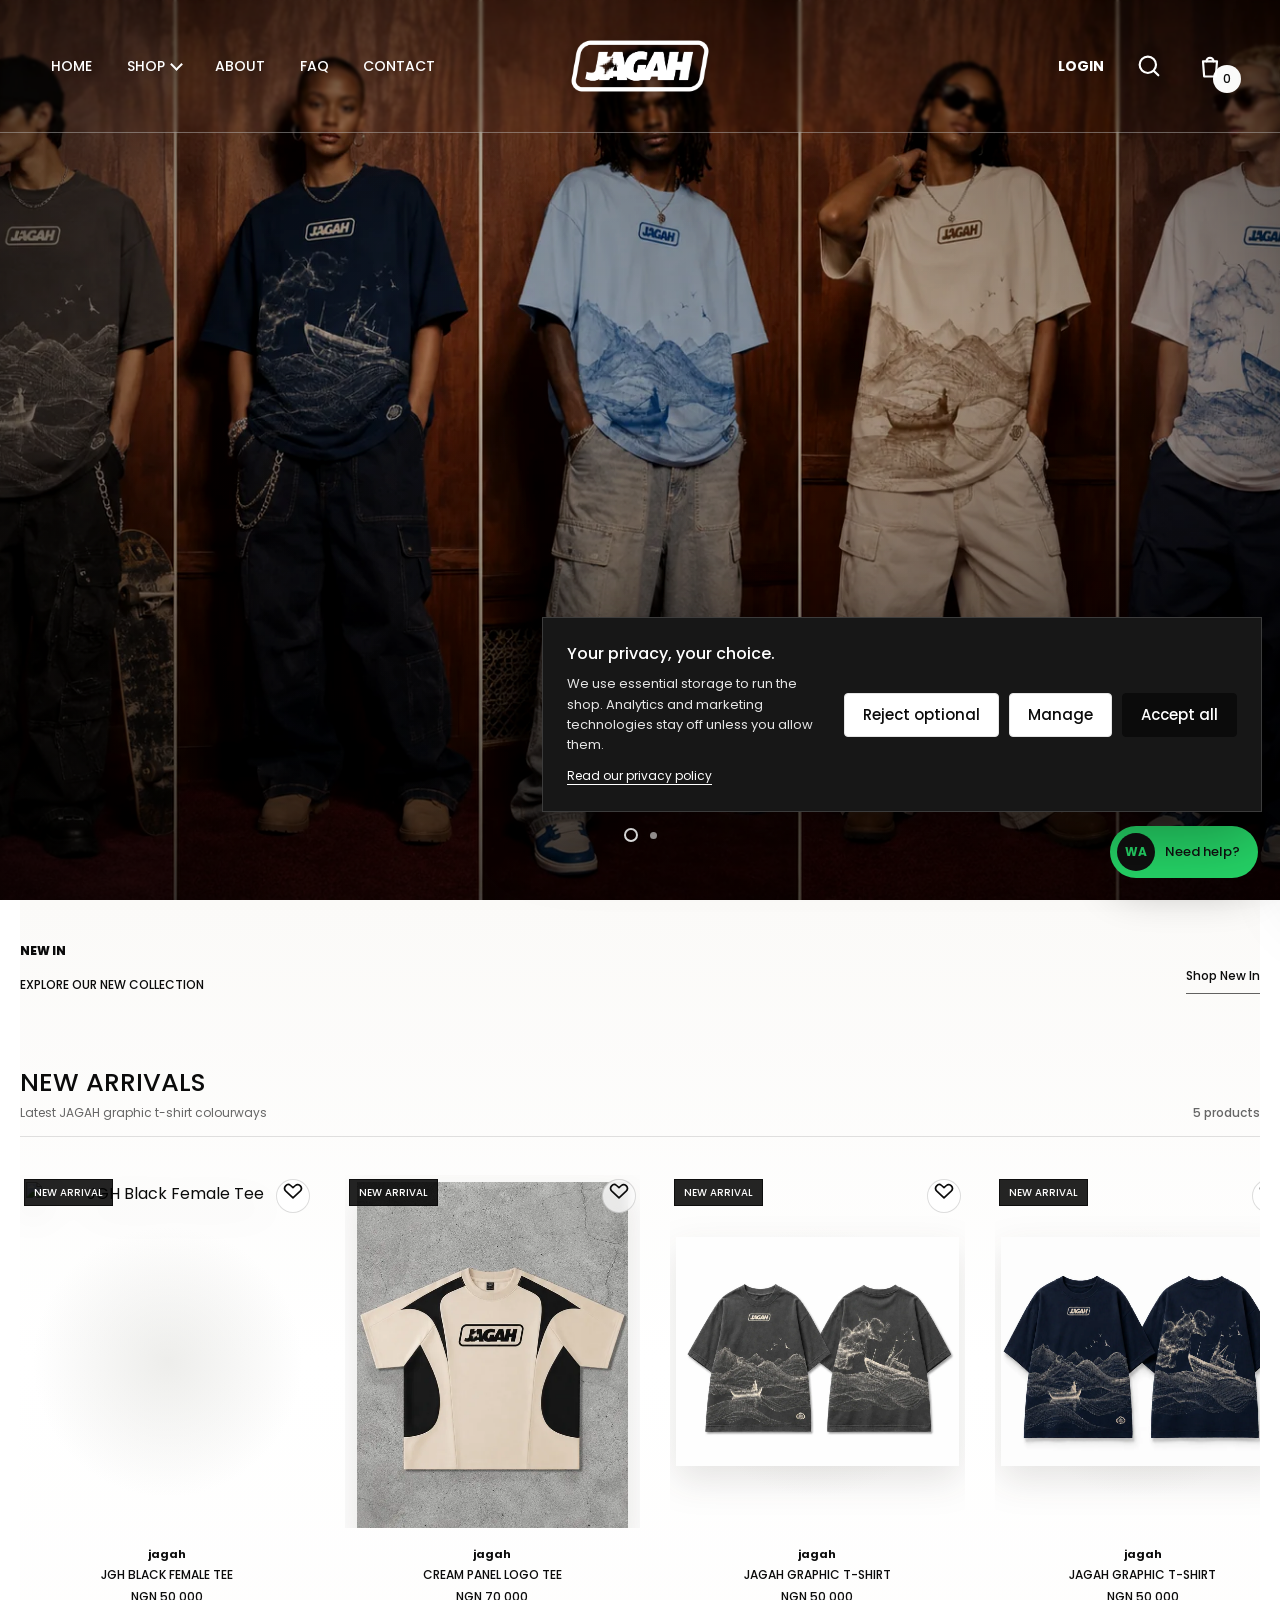
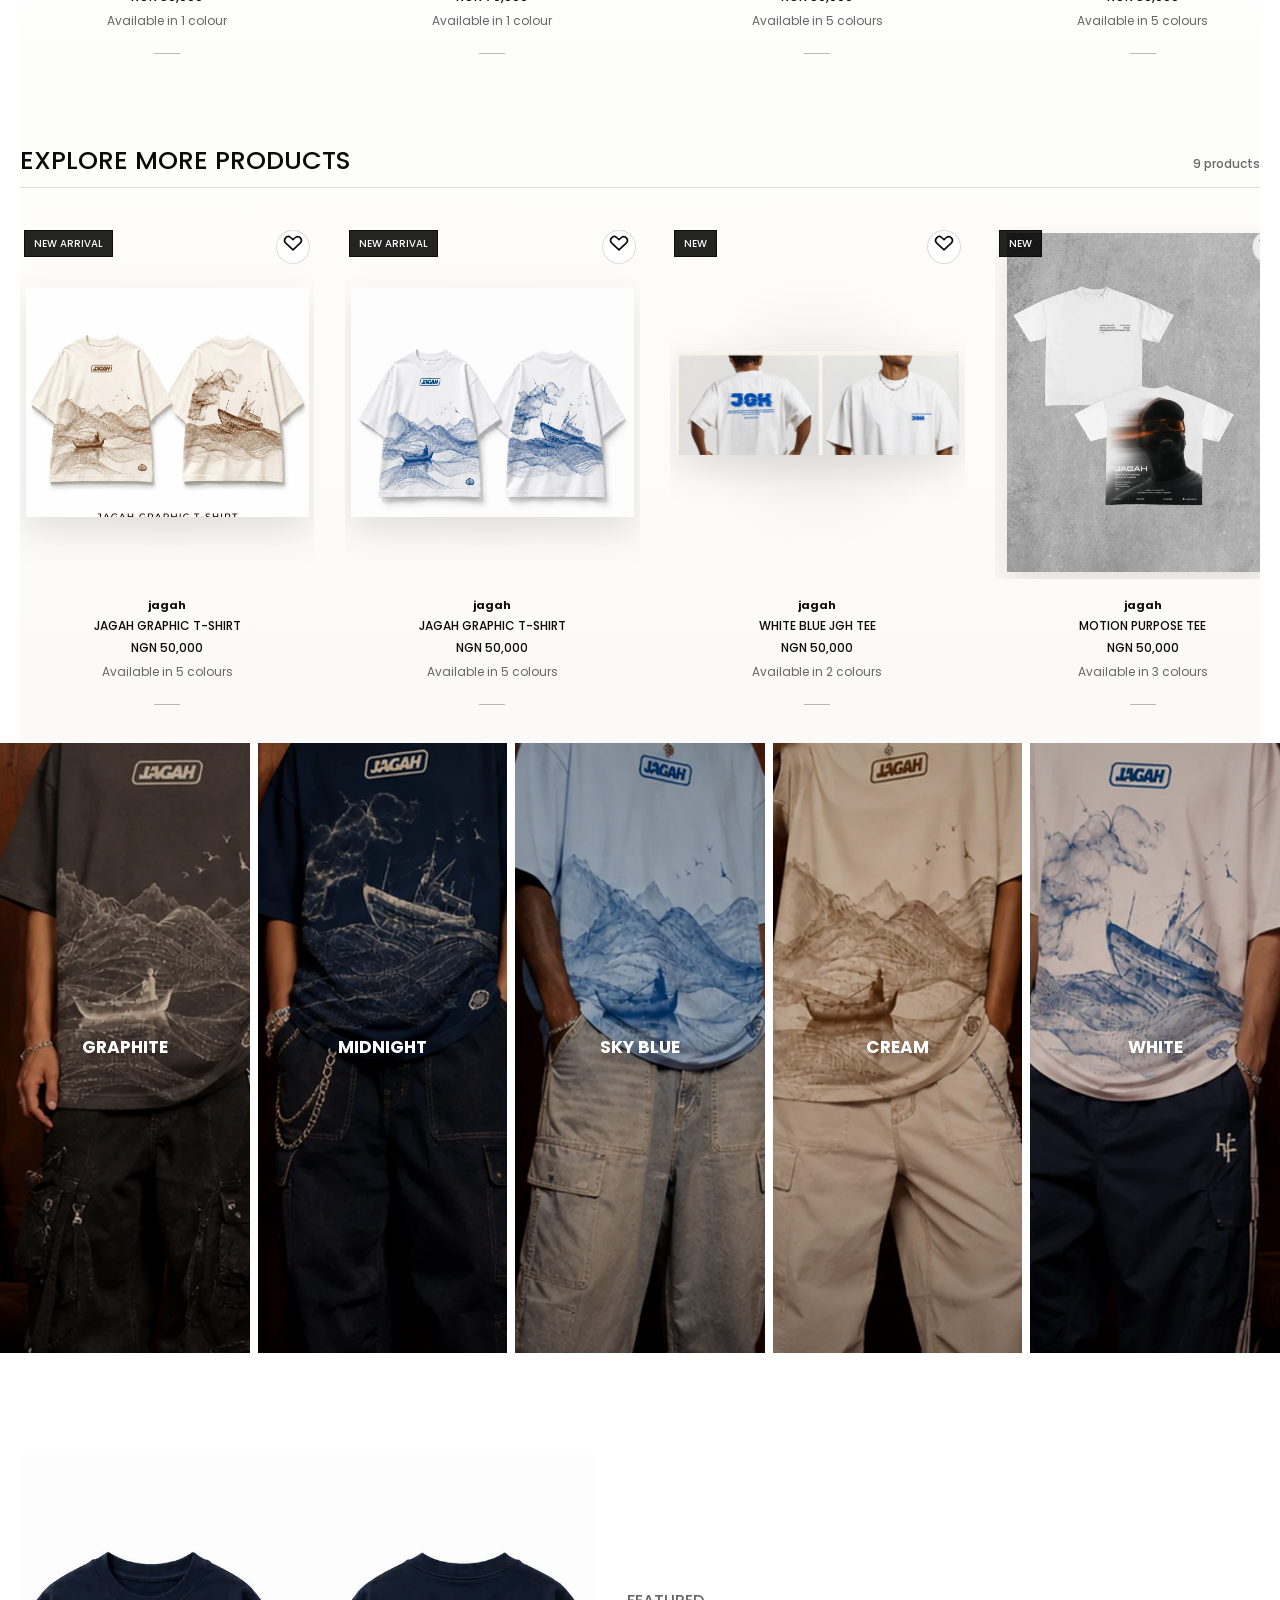
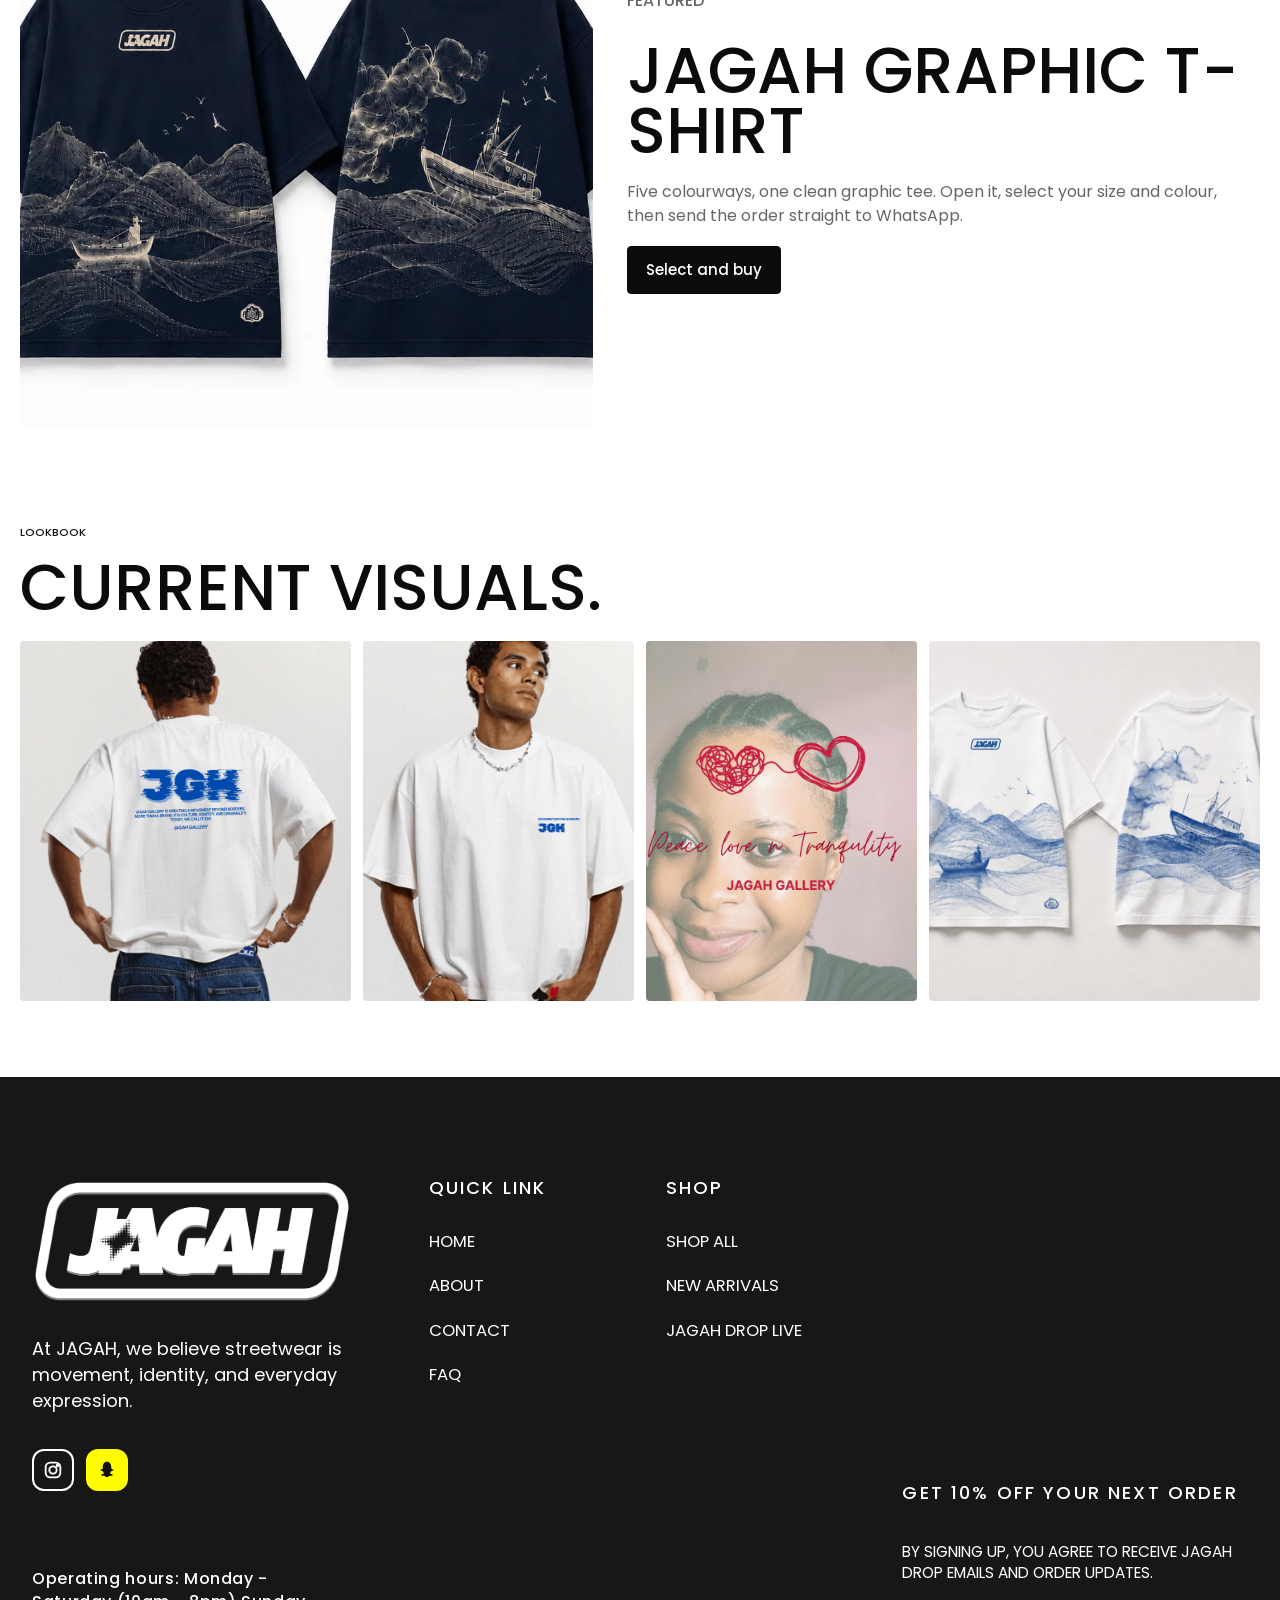
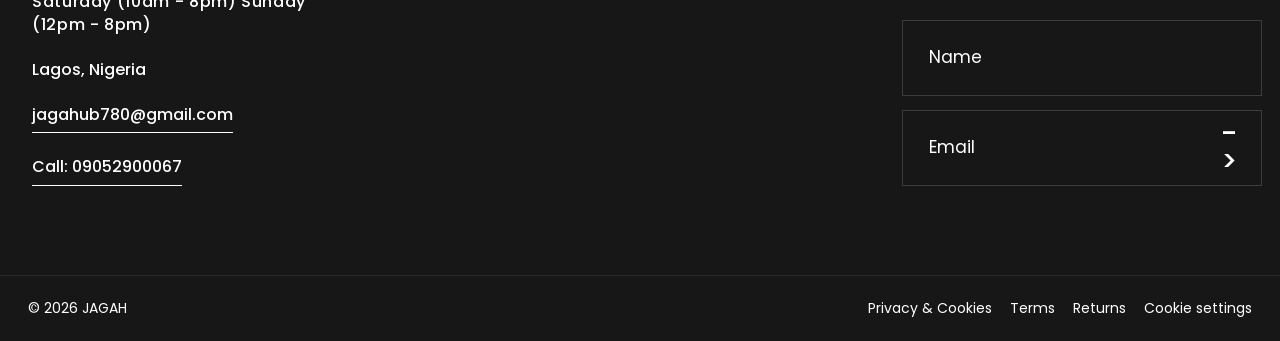
==== commit 4e423fb3: "Add files via upload" ====
--- a/index.html
+++ b/index.html
@@ -428,7 +428,7 @@
     </div>
   </footer>
 
-  <script src="script.js?v=jagah-new-70k-product"></script>
+  <script src="site-extras.js?v=jagah-extras-1"></script>
+  <script src="script.js?v=jagah-storefront-2"></script>
 </body>
 </html>
-
--- a/styles.css
+++ b/styles.css
@@ -4323,3 +4323,290 @@
     flex-direction: column;
   }
 }
+
+/* Shared support, consent and storefront states */
+.floating-whatsapp {
+  position: fixed;
+  z-index: 70;
+  right: 22px;
+  bottom: 22px;
+  display: flex;
+  min-height: 52px;
+  align-items: center;
+  gap: 10px;
+  border-radius: 999px;
+  padding: 7px 18px 7px 7px;
+  color: #101010;
+  background: #25d366;
+  box-shadow: 0 14px 40px rgba(0, 0, 0, 0.24);
+}
+
+.floating-whatsapp span {
+  display: grid;
+  width: 38px;
+  height: 38px;
+  place-items: center;
+  border-radius: 50%;
+  color: #25d366;
+  background: #101010;
+  font-size: 12px;
+  font-weight: 700;
+}
+
+.floating-whatsapp strong {
+  font-size: 13px;
+  font-weight: 600;
+}
+
+.cookie-banner {
+  position: fixed;
+  z-index: 90;
+  right: 18px;
+  bottom: 88px;
+  display: grid;
+  width: min(720px, calc(100% - 36px));
+  grid-template-columns: minmax(0, 1fr) auto;
+  gap: 26px;
+  border: 1px solid rgba(255, 255, 255, 0.16);
+  padding: 24px;
+  color: #fff;
+  background: #171717;
+  box-shadow: 0 22px 70px rgba(0, 0, 0, 0.35);
+}
+
+.cookie-banner[hidden] {
+  display: none;
+}
+
+.cookie-banner p {
+  margin: 8px 0;
+  color: #e5e5e5;
+  font-size: 13px;
+  line-height: 1.55;
+}
+
+.cookie-banner a {
+  color: #fff;
+  border-bottom: 1px solid currentColor;
+  font-size: 12px;
+}
+
+.cookie-actions,
+.cookie-dialog-actions,
+.store-status-actions {
+  display: flex;
+  flex-wrap: wrap;
+  align-items: center;
+  gap: 10px;
+}
+
+.cookie-actions .button,
+.cookie-dialog-actions .button,
+.store-status-actions .button {
+  min-height: 44px;
+  white-space: nowrap;
+}
+
+.cookie-dialog,
+.store-status-dialog {
+  width: min(600px, calc(100% - 30px));
+  border: 0;
+  padding: 0;
+  color: #171717;
+  background: #f7f5f0;
+  box-shadow: 0 26px 90px rgba(0, 0, 0, 0.42);
+}
+
+.cookie-dialog::backdrop,
+.store-status-dialog::backdrop {
+  background: rgba(0, 0, 0, 0.7);
+}
+
+.cookie-dialog form,
+.store-status-dialog {
+  padding: clamp(24px, 5vw, 44px);
+}
+
+.cookie-dialog-head {
+  display: flex;
+  align-items: flex-start;
+  justify-content: space-between;
+  gap: 20px;
+}
+
+.cookie-dialog h2,
+.store-status-dialog h2 {
+  margin: 0;
+  font-size: clamp(28px, 5vw, 44px);
+  line-height: 1.05;
+}
+
+.cookie-dialog > form > p,
+.store-status-dialog > p {
+  color: #494949;
+  line-height: 1.6;
+}
+
+.cookie-choice {
+  display: flex;
+  align-items: center;
+  justify-content: space-between;
+  gap: 18px;
+  border-top: 1px solid rgba(17, 17, 17, 0.16);
+  padding: 18px 0;
+}
+
+.cookie-choice span {
+  display: grid;
+  gap: 4px;
+}
+
+.cookie-choice small {
+  color: #656565;
+}
+
+.cookie-choice input {
+  width: 22px;
+  height: 22px;
+  accent-color: #171717;
+}
+
+.cookie-dialog-actions {
+  justify-content: flex-end;
+  margin-top: 24px;
+}
+
+.store-status-dialog .dialog-close {
+  position: absolute;
+  top: 14px;
+  right: 14px;
+}
+
+.store-status-icon {
+  display: grid;
+  width: 56px;
+  height: 56px;
+  margin-bottom: 26px;
+  place-items: center;
+  border-radius: 50%;
+  color: #fff;
+  background: #171717;
+  font-size: 24px;
+  font-weight: 700;
+}
+
+.store-status-dialog[data-tone="error"] .store-status-icon {
+  background: #b3261e;
+}
+
+.store-status-actions {
+  margin-top: 26px;
+}
+
+.shop-empty-state {
+  display: grid;
+  min-height: 380px;
+  place-items: center;
+  padding: 50px 22px;
+  text-align: center;
+  background: #f3f1ec;
+}
+
+.shop-empty-state div {
+  max-width: 540px;
+}
+
+.shop-empty-state h3 {
+  margin: 12px 0;
+  font-size: clamp(28px, 5vw, 48px);
+}
+
+.shop-empty-state p {
+  margin: 0 0 24px;
+  color: #626262;
+  line-height: 1.6;
+}
+
+.sold-out-note {
+  margin: 16px 0;
+  border-left: 4px solid #171717;
+  padding: 14px 16px;
+  background: #eeeae2;
+  font-weight: 600;
+}
+
+.button[disabled],
+button[disabled] {
+  cursor: not-allowed;
+  opacity: 0.46;
+}
+
+.error-page {
+  display: grid;
+  min-height: calc(100vh - 82px);
+  align-content: center;
+  padding: clamp(50px, 9vw, 120px) clamp(20px, 8vw, 120px);
+  color: #fff;
+  background: #171717;
+}
+
+.error-code {
+  margin: 0;
+  color: #fffc00;
+  font-size: clamp(90px, 22vw, 300px);
+  font-weight: 700;
+  letter-spacing: -0.09em;
+  line-height: 0.72;
+}
+
+.error-page h1 {
+  max-width: 800px;
+  margin: 34px 0 16px;
+  font-size: clamp(34px, 6vw, 72px);
+  line-height: 1;
+}
+
+.error-page > p:not(.error-code) {
+  max-width: 620px;
+  color: #d2d2d2;
+  font-size: 17px;
+  line-height: 1.6;
+}
+
+.error-actions {
+  display: flex;
+  flex-wrap: wrap;
+  gap: 12px;
+  margin-top: 28px;
+}
+
+@media (max-width: 720px) {
+  .floating-whatsapp {
+    right: 14px;
+    bottom: 14px;
+  }
+
+  .floating-whatsapp strong {
+    display: none;
+  }
+
+  .floating-whatsapp {
+    padding-right: 7px;
+  }
+
+  .cookie-banner {
+    right: 12px;
+    bottom: 74px;
+    width: calc(100% - 24px);
+    grid-template-columns: 1fr;
+  }
+
+  .cookie-actions {
+    display: grid;
+    grid-template-columns: 1fr 1fr;
+  }
+
+  .cookie-actions [data-cookie-accept] {
+    grid-column: 1 / -1;
+  }
+}
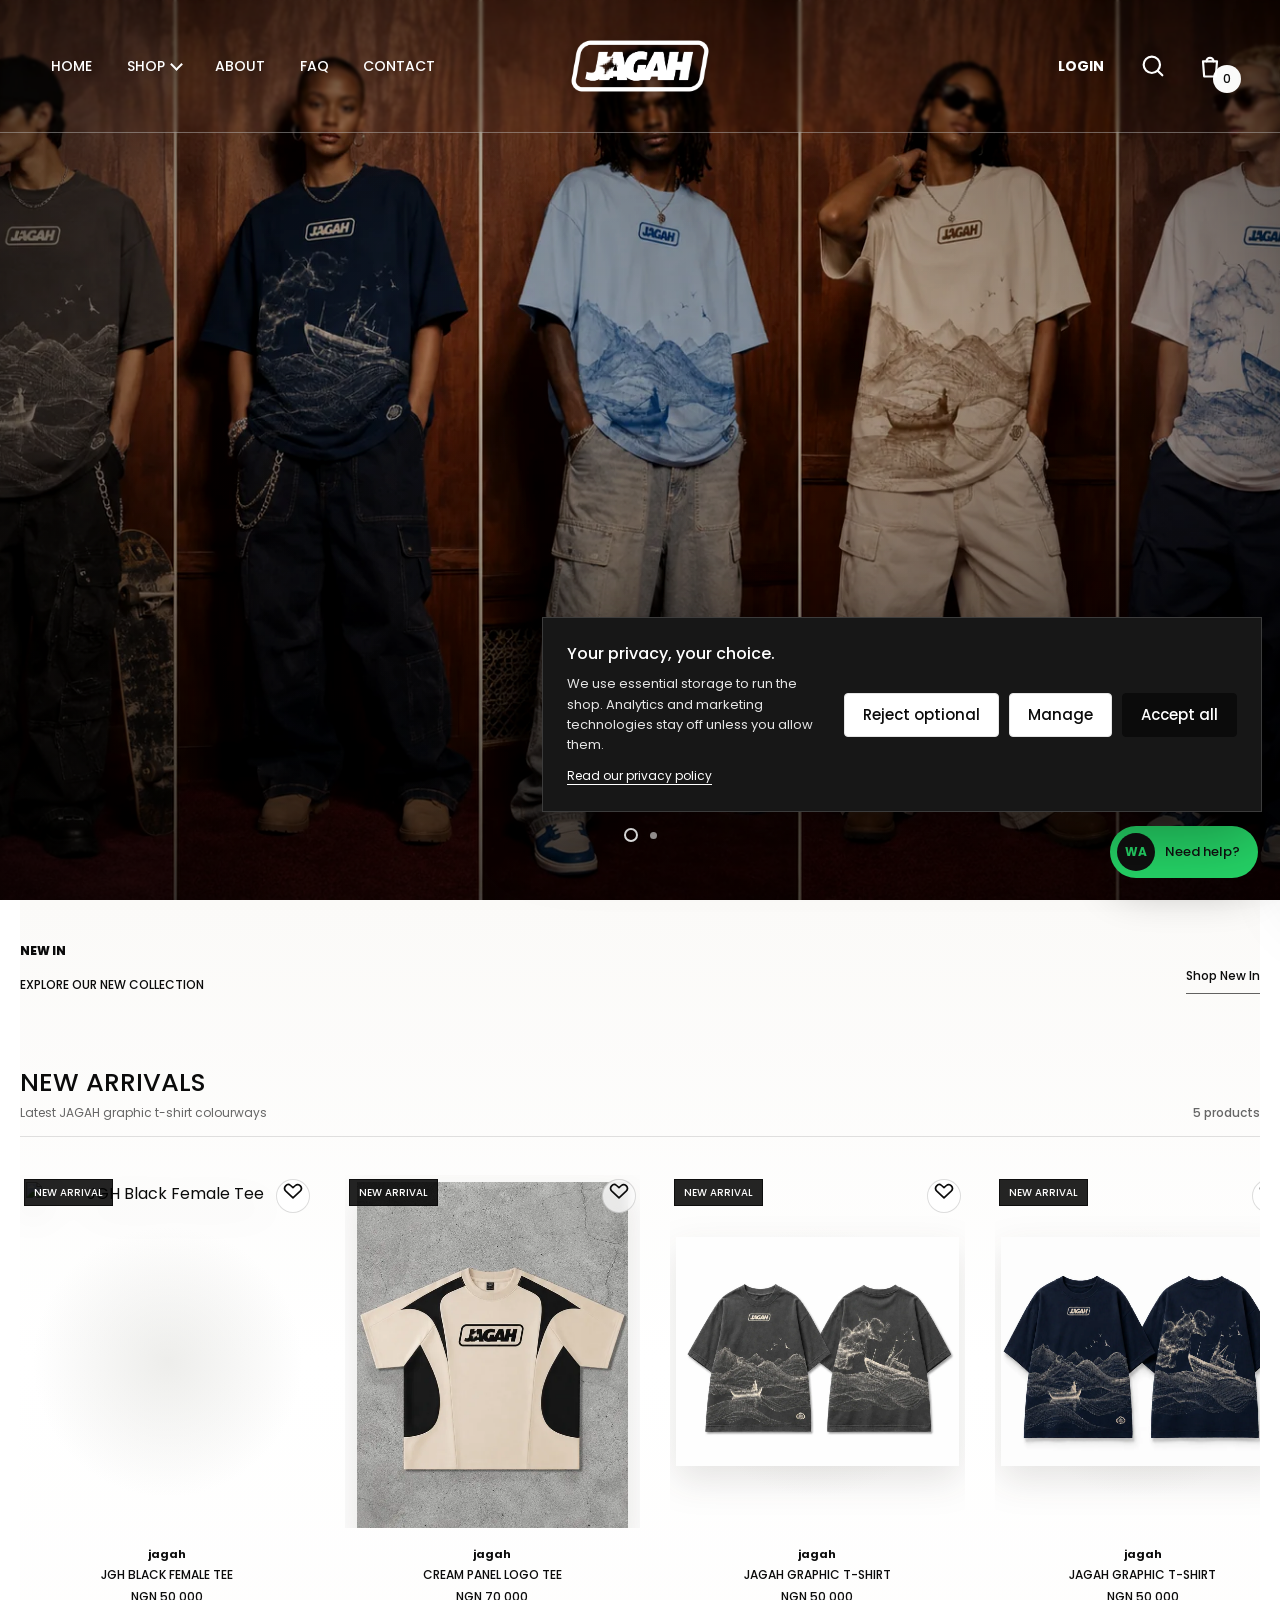
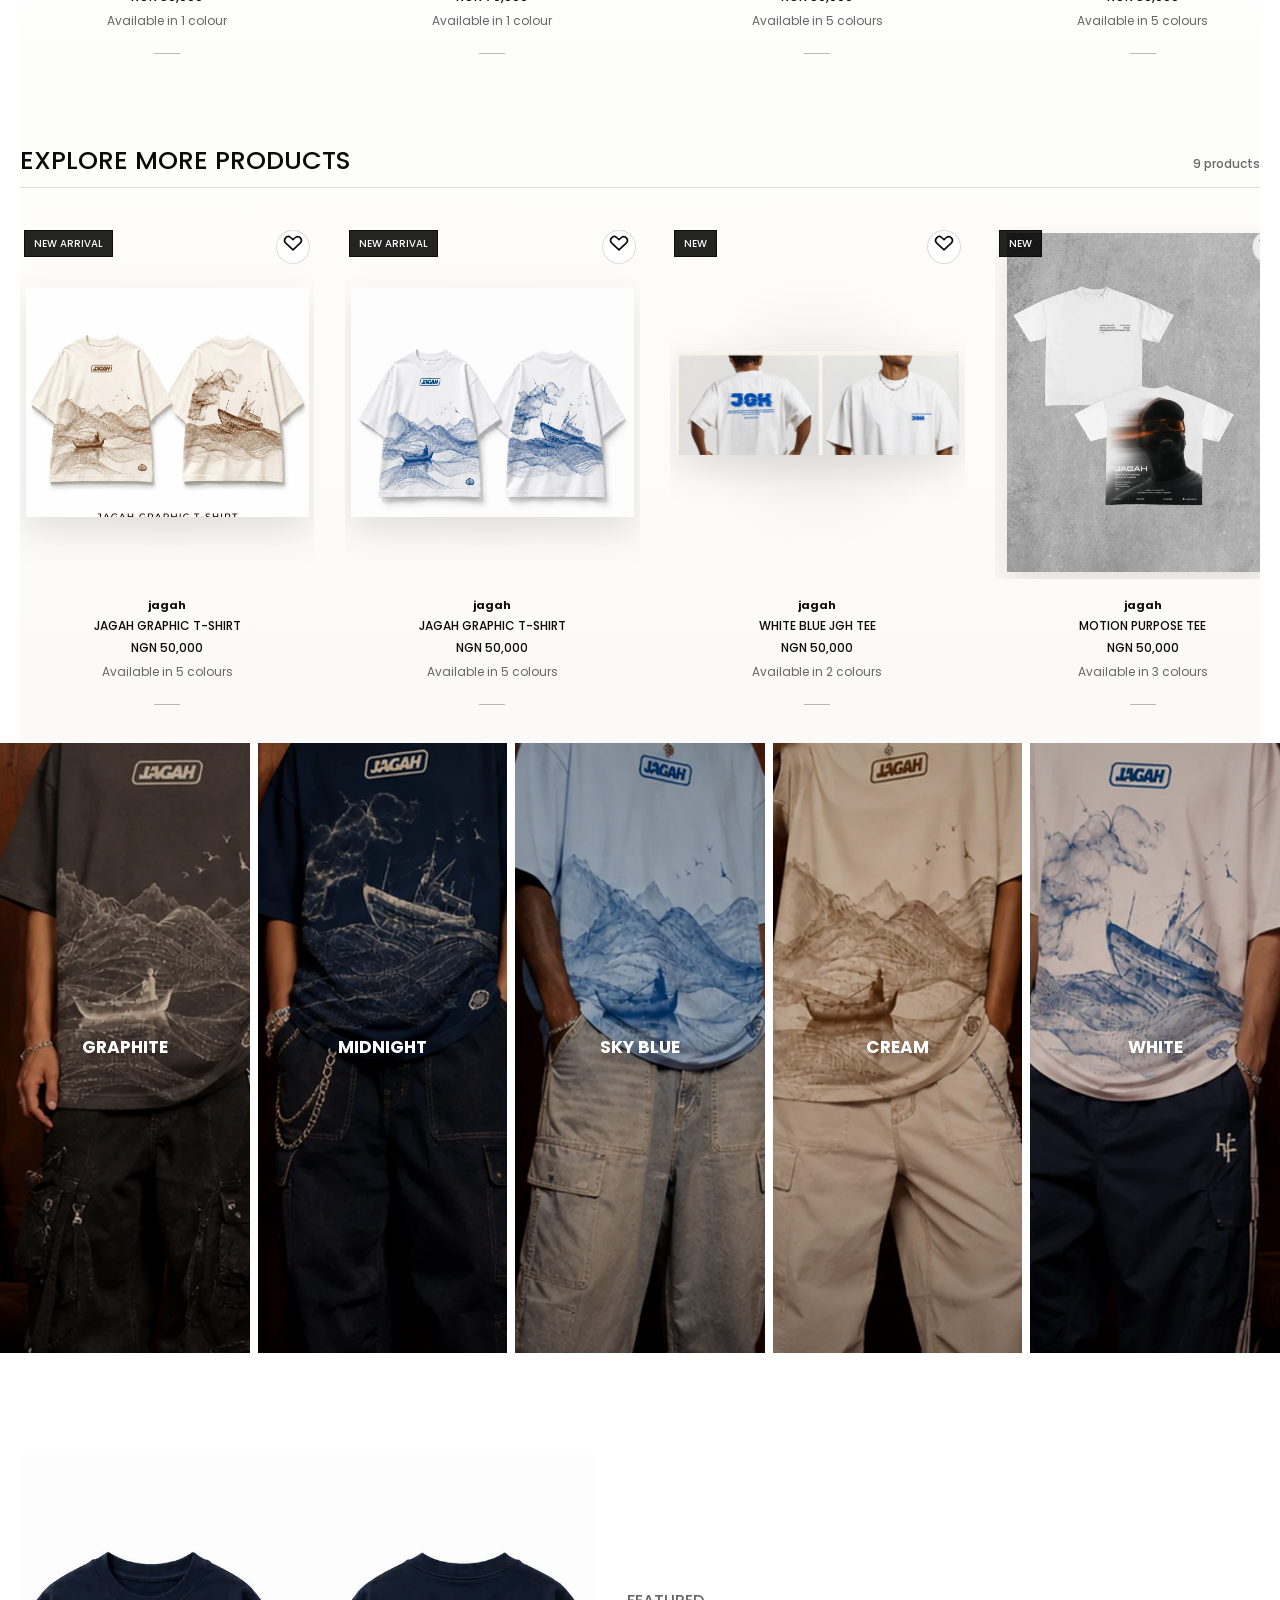
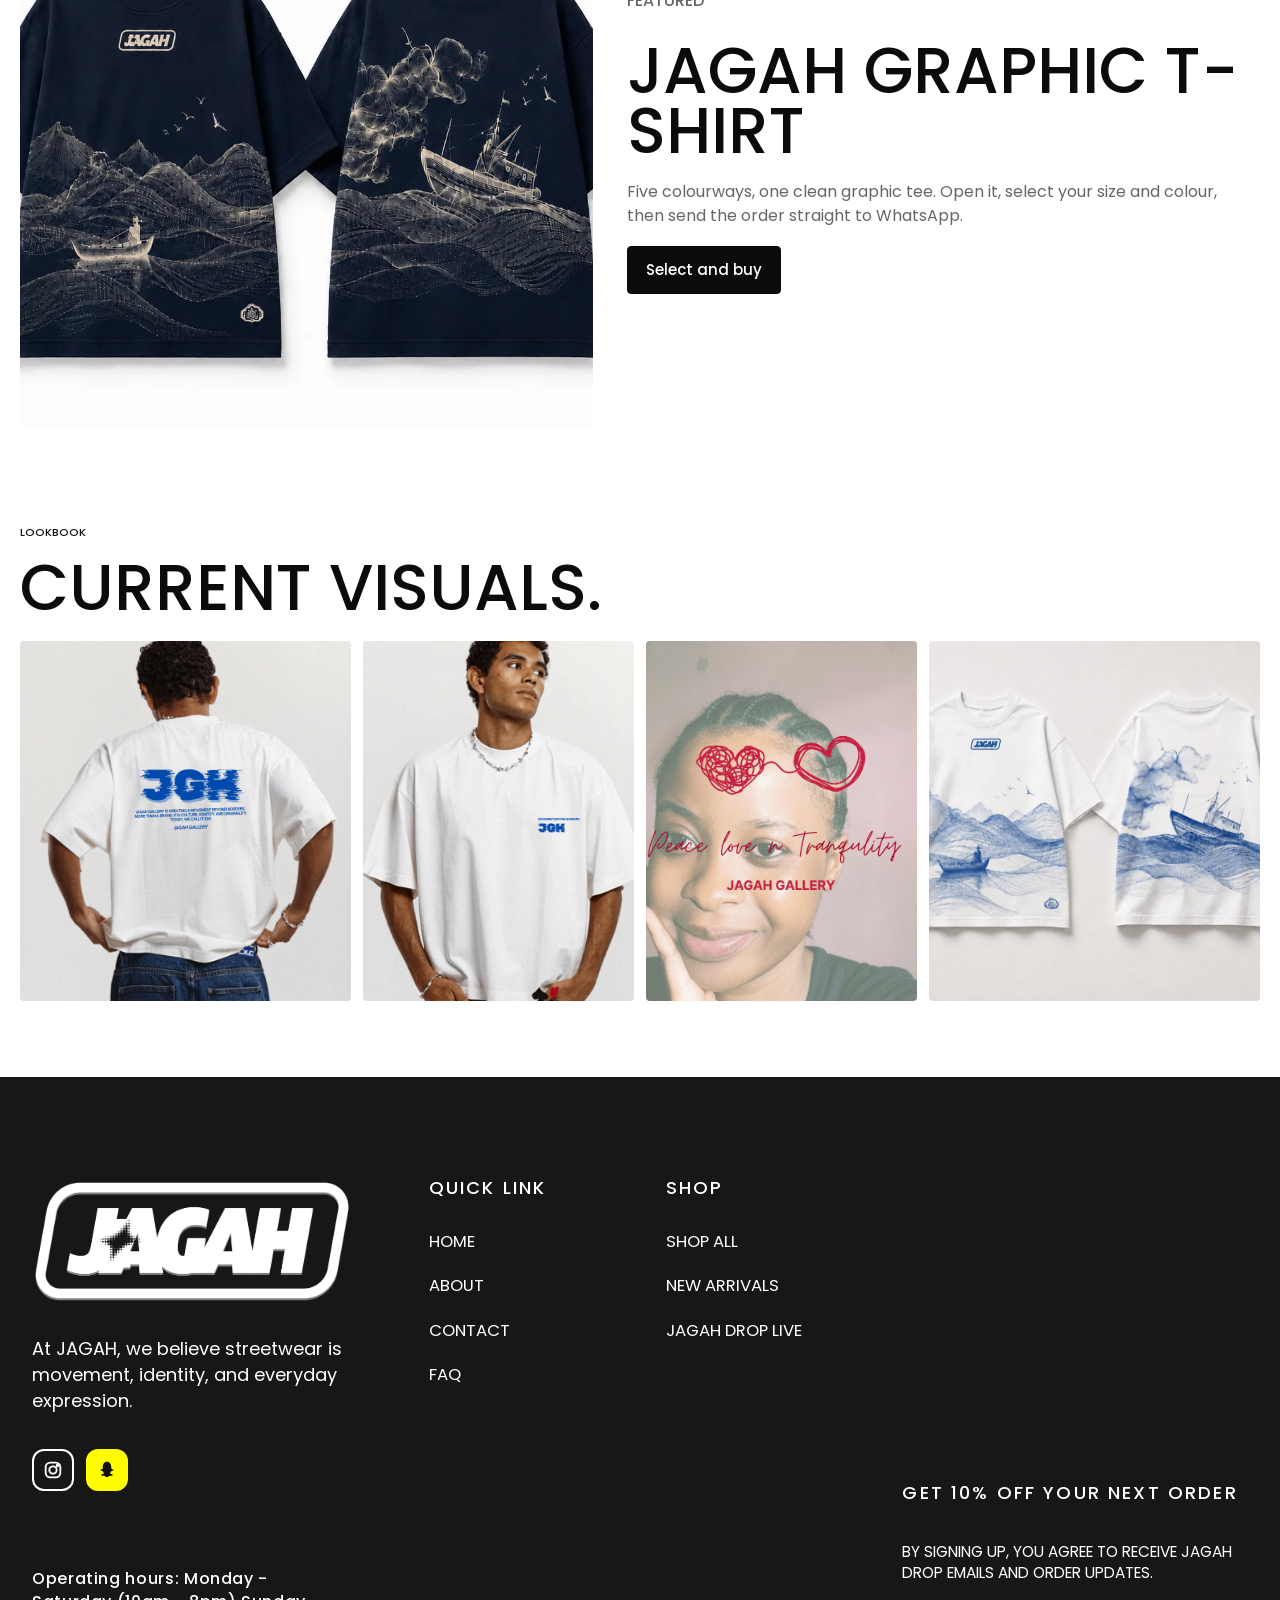
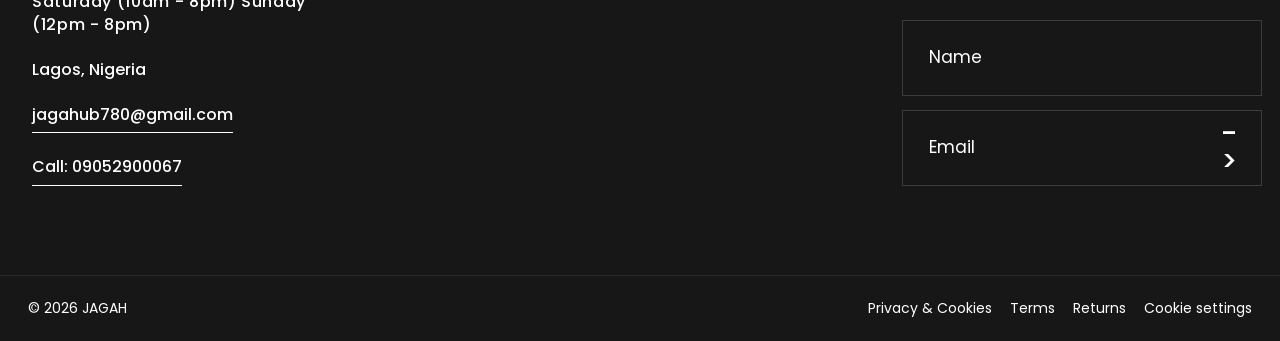
==== commit 16e2f38f: "Add files via upload" ====
--- a/index.html
+++ b/index.html
@@ -14,7 +14,7 @@
   <link rel="preconnect" href="https://fonts.googleapis.com">
   <link rel="preconnect" href="https://fonts.gstatic.com" crossorigin>
   <link href="https://fonts.googleapis.com/css2?family=Poppins:wght@300;400;500;600&display=swap" rel="stylesheet">
-  <link rel="stylesheet" href="styles.css?v=jagah-new-70k-product">
+  <link rel="stylesheet" href="styles.css?v=jagah-search-1">
 </head>
 <body>
   <a class="skip-link" href="#shop">Skip to shop</a>
@@ -44,11 +44,13 @@
       </button>
       <form class="search" role="search">
         <label class="sr-only" for="site-search">Search JAGAH products</label>
-        <svg aria-hidden="true" viewBox="0 0 24 24">
-          <circle cx="11" cy="11" r="7"></circle>
-          <path d="m20 20-4-4"></path>
-        </svg>
-        <input id="site-search" type="search" autocomplete="off" placeholder="Search tees">
+        <button class="search-toggle" type="button" data-search-toggle aria-label="Open product search" aria-expanded="false">
+          <svg aria-hidden="true" viewBox="0 0 24 24">
+            <circle cx="11" cy="11" r="7"></circle>
+            <path d="m20 20-4-4"></path>
+          </svg>
+        </button>
+        <input id="site-search" name="search" type="search" autocomplete="off" placeholder="Search tees">
         <div class="suggestions" hidden></div>
       </form>
       <button class="bag-trigger" type="button" aria-label="Open shopping bag" title="Shopping bag">
@@ -429,6 +431,6 @@
   </footer>
 
   <script src="site-extras.js?v=jagah-extras-1"></script>
-  <script src="script.js?v=jagah-storefront-2"></script>
+  <script src="script.js?v=jagah-storefront-3"></script>
 </body>
 </html>
--- a/styles.css
+++ b/styles.css
@@ -270,6 +270,18 @@
   transition: width 180ms ease, padding 180ms ease, background 180ms ease;
 }
 
+.search-toggle {
+  display: grid;
+  width: 36px;
+  height: 46px;
+  place-items: center;
+  border: 0;
+  padding: 0;
+  color: var(--white);
+  background: transparent;
+  cursor: pointer;
+}
+
 .search svg,
 .icon-button svg,
 .bag-trigger svg,
@@ -301,7 +313,8 @@
   color: rgba(255, 255, 255, 0.72);
 }
 
-.search:focus-within {
+.search:focus-within,
+.search.is-open {
   grid-template-columns: 24px minmax(120px, 1fr);
   width: min(260px, 32vw);
   padding: 0 12px;
@@ -309,7 +322,8 @@
   box-shadow: inset 0 0 0 1px rgba(255, 255, 255, 0.32);
 }
 
-.search:focus-within input {
+.search:focus-within input,
+.search.is-open input {
   width: 100%;
   opacity: 1;
 }
@@ -3357,7 +3371,23 @@
   }
 
   .search {
-    display: none;
+    display: grid;
+    width: 44px;
+    height: 46px;
+    grid-template-columns: 44px 0;
+    flex: 0 0 44px;
+  }
+
+  .search:focus-within,
+  .search.is-open {
+    position: absolute;
+    top: 72px;
+    right: 14px;
+    width: calc(100vw - 28px);
+    grid-template-columns: 44px minmax(0, 1fr);
+    padding: 0 10px;
+    background: #111;
+    box-shadow: 0 12px 34px rgba(0, 0, 0, 0.32);
   }
 
   .category-ribbon,
